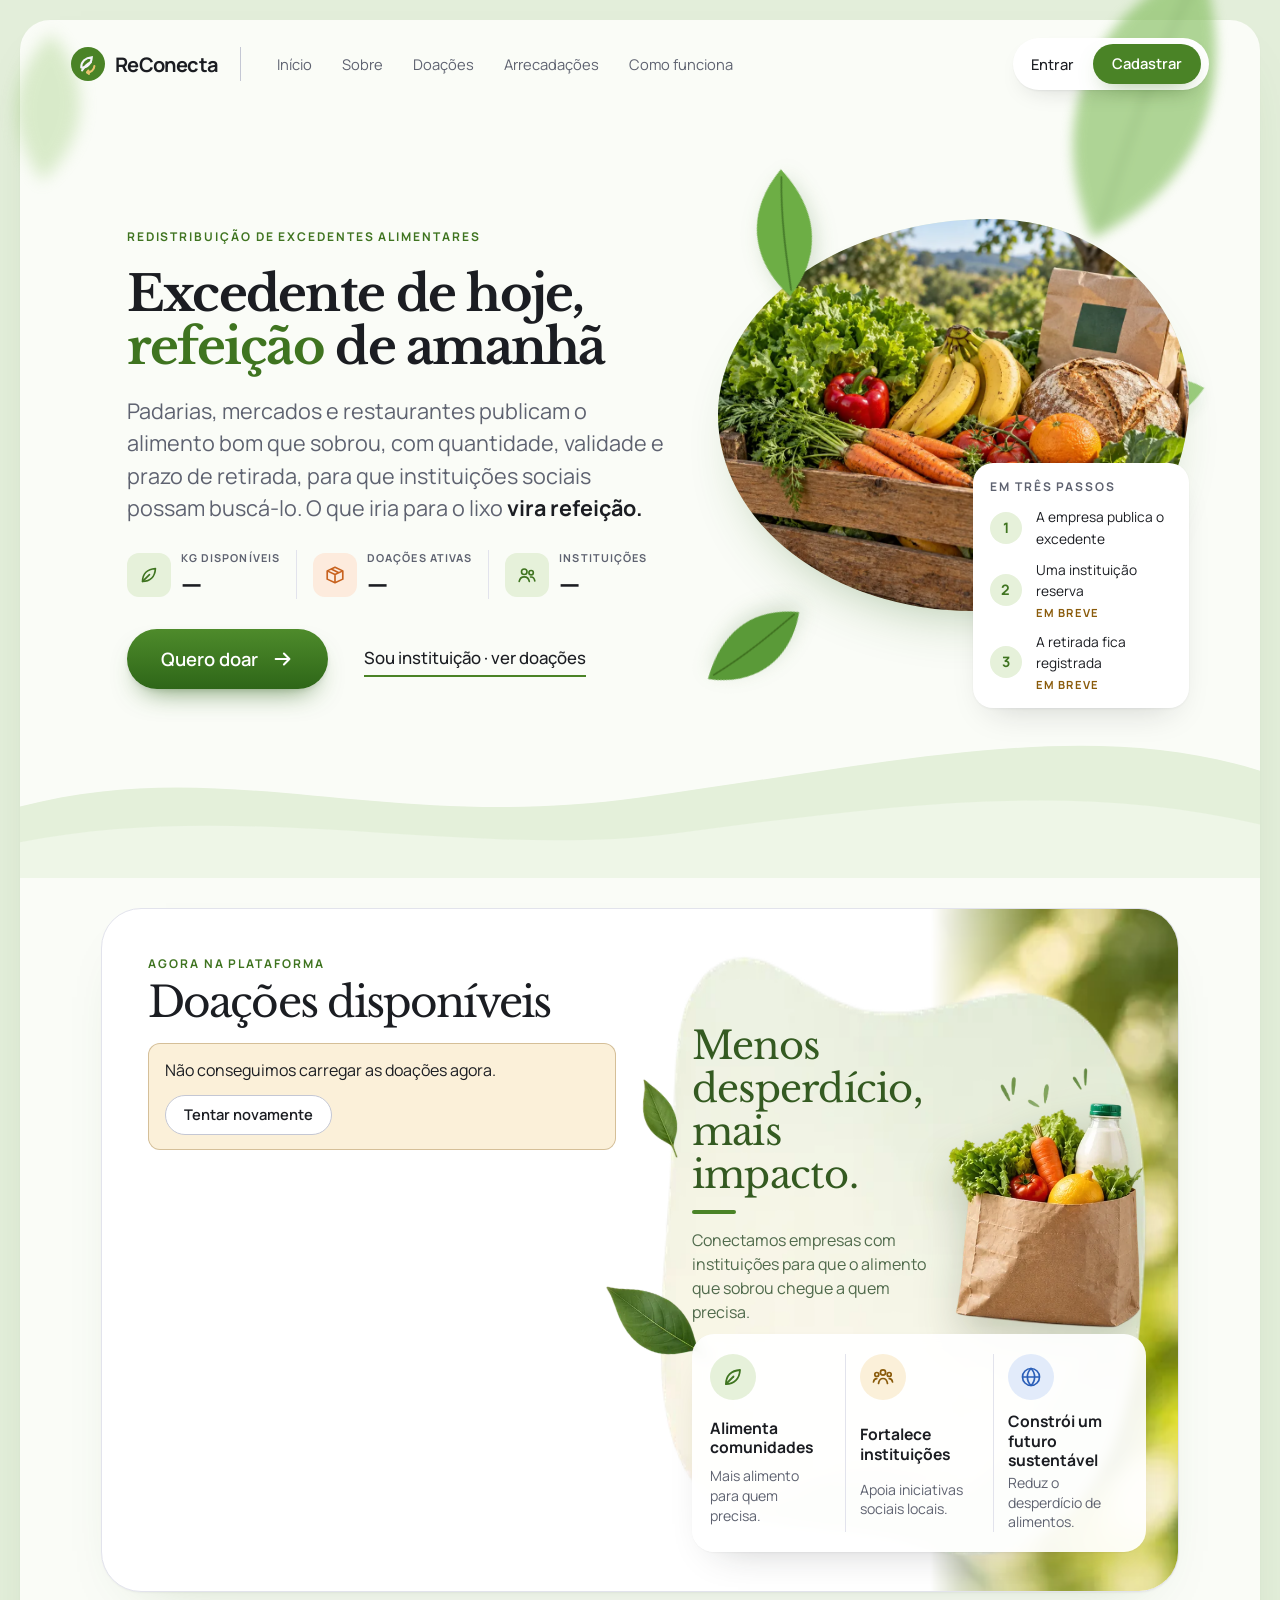
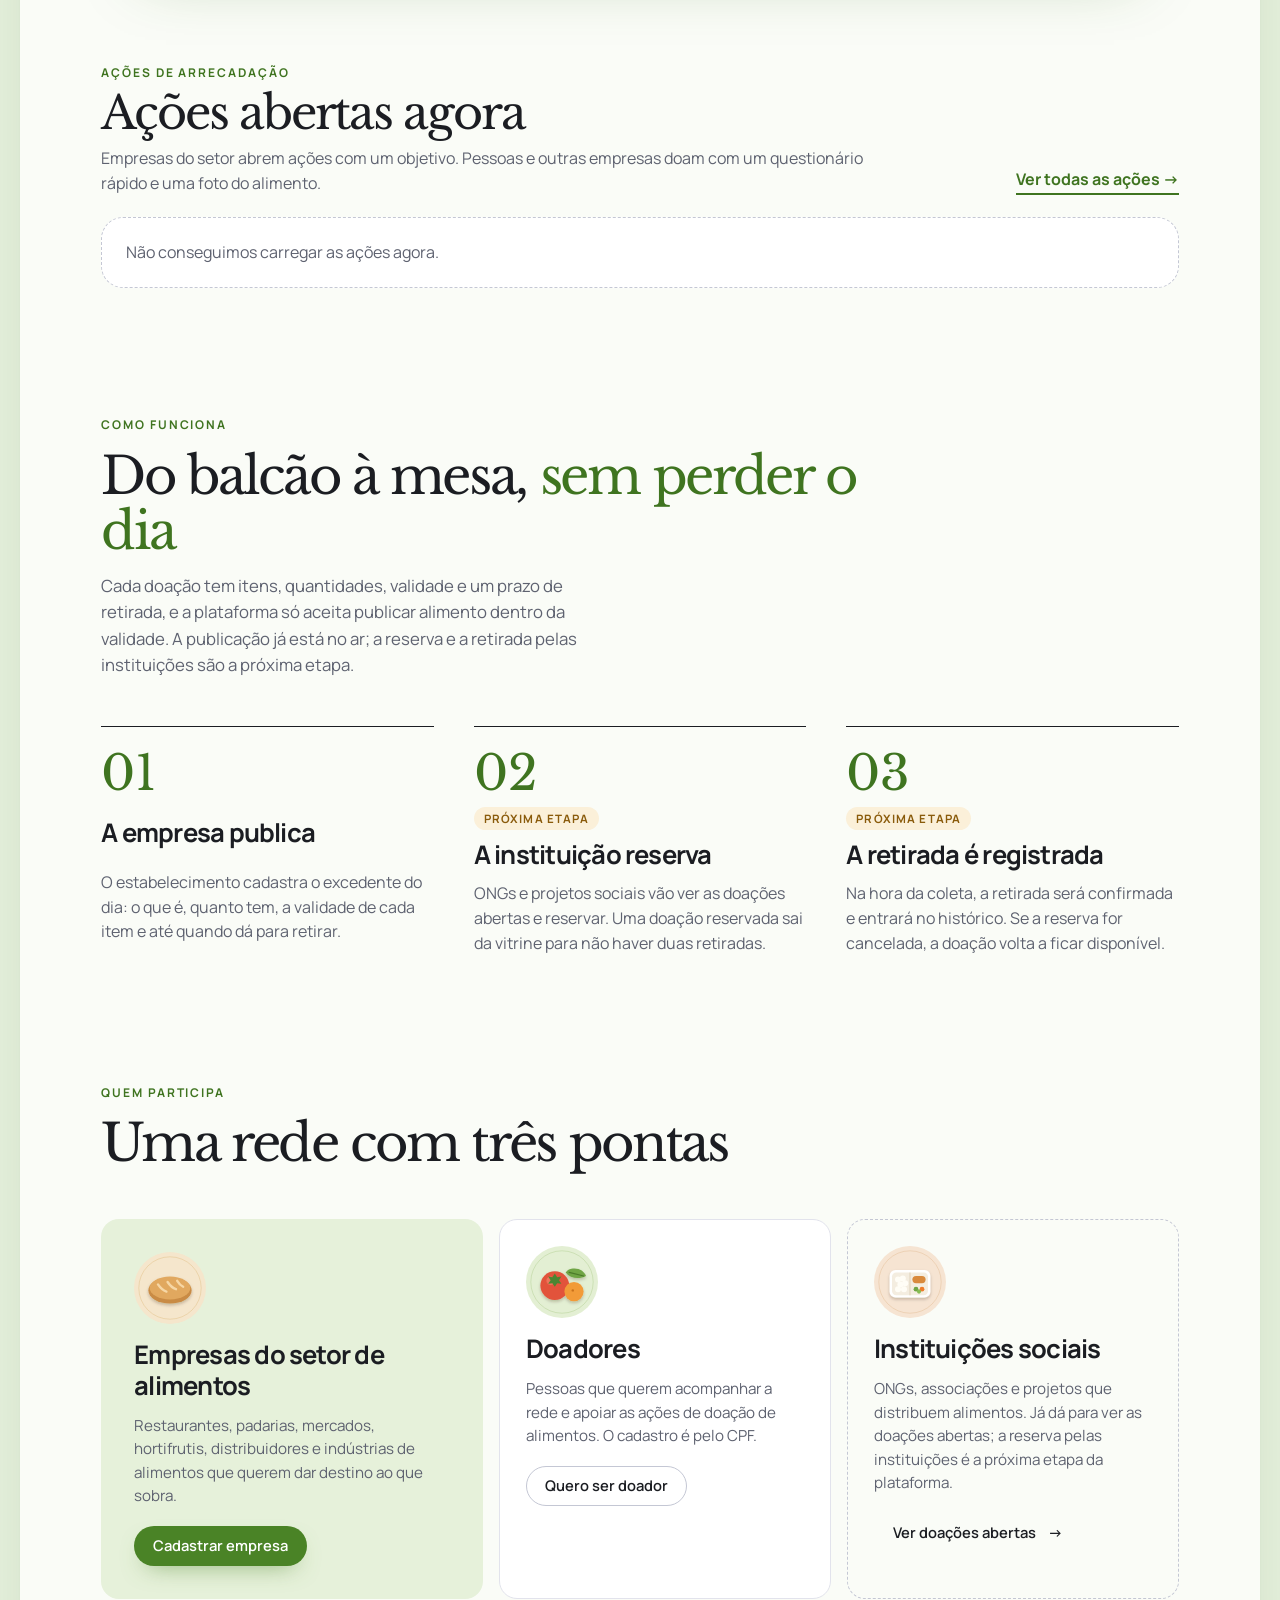
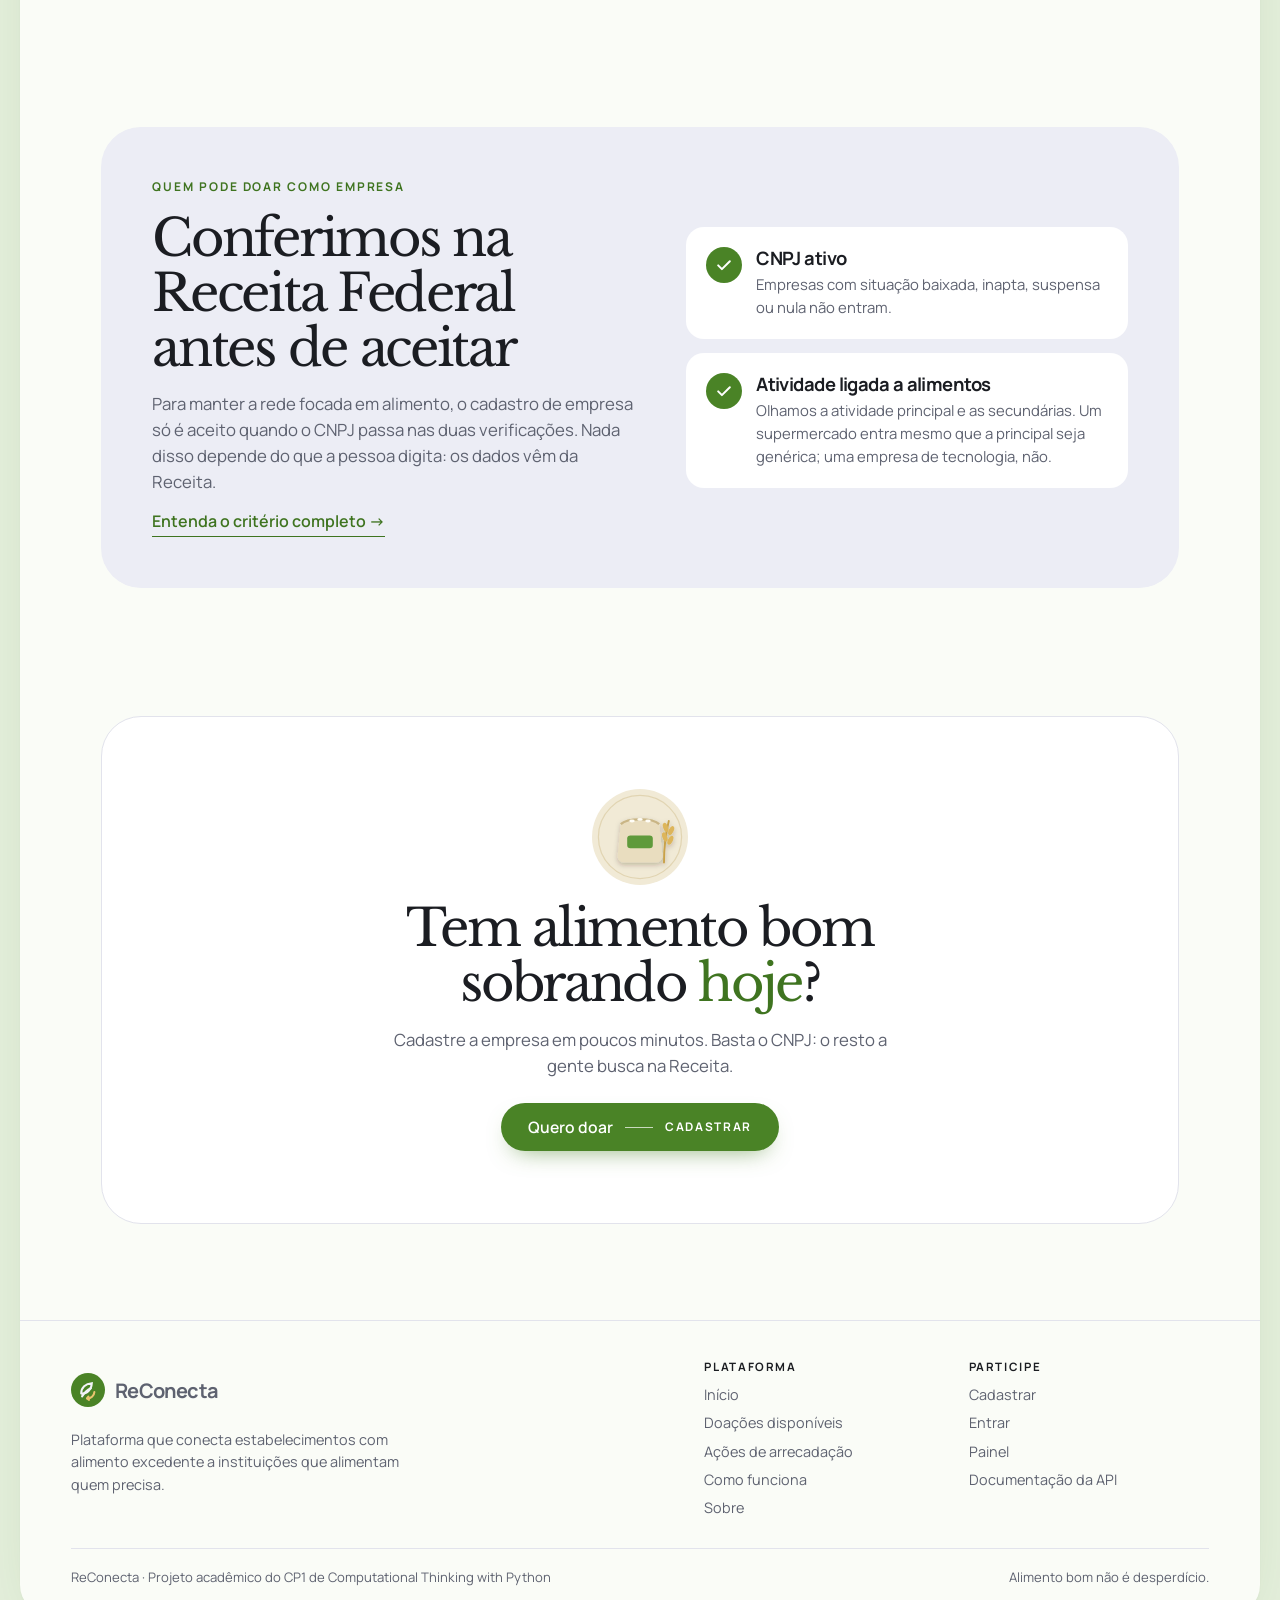
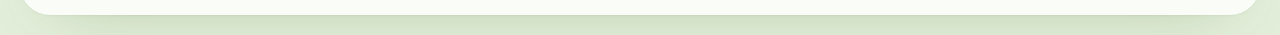
==== static/index.html @ 5484b058 "Ações de arrecadação (front): lista, detalhe com questionário curto, painéis e Home - arrecadacoes.h" ====
<!doctype html>
<html lang="pt-BR">
<head>
  <meta charset="utf-8">
  <meta name="viewport" content="width=device-width, initial-scale=1">
  <title>ReConecta · Alimento bom não é desperdício</title>
  <meta name="description" content="O ReConecta liga estabelecimentos com alimento excedente a instituições que alimentam quem precisa. Veja as doações disponíveis e cadastre sua empresa.">
  <meta name="color-scheme" content="light">
  <link rel="icon" type="image/svg+xml" href="/static/img/marca.svg">
  <link rel="preconnect" href="https://fonts.googleapis.com">
  <link rel="preconnect" href="https://fonts.gstatic.com" crossorigin>
  <link rel="stylesheet" href="/static/css/base.css">
  <link rel="stylesheet" href="/static/css/home.css">
  <link rel="stylesheet" href="/static/css/arrecadacoes.css">
  <link rel="preload" as="image" href="/static/img/hero/caixote.webp" type="image/webp">
  
  <script src="/static/js/layout.js" defer></script>
  <script src="/static/js/arrecadacao-util.js" defer></script>
  <script src="/static/js/home.js" defer></script>
</head>
<body class="home">
  <header data-layout="cabecalho"></header>

  <main id="conteudo">

    <!-- ============ HERO ============ -->
    <div class="hero-palco">
      <!-- decoração: folhas desfocadas nos cantos e ondas na base -->
      <svg class="hero-deco hero-deco--folha-dir" viewBox="0 0 200 260" aria-hidden="true" focusable="false">
        <path d="M30 250C10 150 50 40 190 10c10 120-40 210-160 240z" fill="#7DBB55"/>
        <path d="M40 240C80 170 120 100 180 25" fill="none" stroke="#5E9A3A" stroke-width="4" stroke-linecap="round"/>
      </svg>
      <svg class="hero-deco hero-deco--folha-esq" viewBox="0 0 200 260" aria-hidden="true" focusable="false">
        <path d="M30 250C10 150 50 40 190 10c10 120-40 210-160 240z" fill="#9CCB76"/>
      </svg>
      <svg class="hero-deco hero-deco--ondas" viewBox="0 0 1440 200" preserveAspectRatio="none" aria-hidden="true" focusable="false">
        <path d="M0 120C240 60 420 150 720 110s520-90 720-30v120H0z" fill="var(--hero-onda-1)"/>
        <path d="M0 160c260-50 520 20 760-10s460-60 680-10v60H0z" fill="var(--hero-onda-2)"/>
      </svg>

      <section class="hero container" aria-labelledby="hero-titulo">
        <div class="hero__texto">
          <p class="sobretitulo sobretitulo--acento">Redistribuição de excedentes alimentares</p>
          <h1 id="hero-titulo">Excedente de hoje, <br><em>refeição</em> de amanhã</h1>
          <p class="lead">Padarias, mercados e restaurantes publicam o alimento bom que sobrou, com quantidade, validade e prazo de retirada, para que instituições sociais possam buscá-lo. O que iria para o lixo <strong>vira refeição.</strong></p>

          <ul class="hero__metricas" id="resumo" aria-live="polite" aria-busy="true" aria-label="A plataforma agora">
            <li class="hero-metrica">
              <span class="hero-metrica__icone hero-metrica__icone--verde" aria-hidden="true">
                <svg viewBox="0 0 24 24" focusable="false"><path d="M5 19c0-8 5-13.5 14-14-.5 9-6 14-14 14z" fill="none" stroke="currentColor" stroke-width="1.8" stroke-linejoin="round"/><path d="M5 19l7.5-7.5" fill="none" stroke="currentColor" stroke-width="1.8" stroke-linecap="round"/></svg>
              </span>
              <span class="hero-metrica__texto"><span class="hero-metrica__rotulo">kg disponíveis</span><span class="hero-metrica__valor" data-resumo="kg">—</span></span>
            </li>
            <li class="hero-metrica">
              <span class="hero-metrica__icone hero-metrica__icone--pessego" aria-hidden="true">
                <svg viewBox="0 0 24 24" focusable="false"><path d="M3.5 7.5 12 3.5l8.5 4v9L12 20.5l-8.5-4z" fill="none" stroke="currentColor" stroke-width="1.8" stroke-linejoin="round"/><path d="M3.5 7.5 12 11.5l8.5-4M12 11.5v9M7.8 5.5l8.4 4" fill="none" stroke="currentColor" stroke-width="1.8" stroke-linejoin="round"/></svg>
              </span>
              <span class="hero-metrica__texto"><span class="hero-metrica__rotulo">doações ativas</span><span class="hero-metrica__valor" data-resumo="doacoes">—</span></span>
            </li>
            <li class="hero-metrica">
              <span class="hero-metrica__icone hero-metrica__icone--verde" aria-hidden="true">
                <svg viewBox="0 0 24 24" focusable="false"><circle cx="9" cy="8.5" r="3" fill="none" stroke="currentColor" stroke-width="1.8"/><path d="M3.5 19c.6-3.3 2.8-5 5.5-5s4.9 1.7 5.5 5" fill="none" stroke="currentColor" stroke-width="1.8" stroke-linecap="round"/><circle cx="16.5" cy="9.5" r="2.4" fill="none" stroke="currentColor" stroke-width="1.8"/><path d="M15.8 14.2c2.4-.3 4.2 1.1 4.7 4.3" fill="none" stroke="currentColor" stroke-width="1.8" stroke-linecap="round"/></svg>
              </span>
              <span class="hero-metrica__texto"><span class="hero-metrica__rotulo">instituições</span><span class="hero-metrica__valor" data-resumo="instituicoes">—</span></span>
            </li>
          </ul>

          <div class="hero__acoes">
            <a class="hero__cta" id="hero-cta" href="/cadastro">
              <span data-cta-rotulo>Quero doar</span>
              <svg class="hero__cta-seta" viewBox="0 0 24 24" aria-hidden="true" focusable="false"><path d="M4 12h15M13 6l6 6-6 6" fill="none" stroke="currentColor" stroke-width="2.2" stroke-linecap="round" stroke-linejoin="round"/></svg>
            </a>
            <a class="hero__secundario" href="#doacoes">Sou instituição <span aria-hidden="true">·</span> ver doações</a>
          </div>
        </div>

        <div class="hero__visual">
          <div class="hero__forma">
            <img class="hero__foto" id="hero-foto" src="/static/img/hero/caixote.webp" width="1200" height="900" fetchpriority="high"
                 alt="Caixote de madeira com alface, pimentão, bananas, cenouras, tomates, laranja e pão">
          </div>
          <svg class="hero__folha hero__folha--topo" viewBox="0 0 200 260" aria-hidden="true" focusable="false">
            <path d="M30 250C10 150 50 40 190 10c10 120-40 210-160 240z" fill="#6DAE45"/>
            <path d="M40 240C80 170 120 100 180 25" fill="none" stroke="#467A2A" stroke-width="4" stroke-linecap="round"/>
          </svg>
          <svg class="hero__folha hero__folha--base" viewBox="0 0 200 260" aria-hidden="true" focusable="false">
            <path d="M30 250C10 150 50 40 190 10c10 120-40 210-160 240z" fill="#5A9A38"/>
            <path d="M40 240C80 170 120 100 180 25" fill="none" stroke="#3E6F1F" stroke-width="4" stroke-linecap="round"/>
          </svg>
          <svg class="hero__folha hero__folha--lado" viewBox="0 0 200 260" aria-hidden="true" focusable="false">
            <path d="M30 250C10 150 50 40 190 10c10 120-40 210-160 240z" fill="#8CC56A"/>
          </svg>

          <article class="cartao cartao--flutuante hero__cartao hero__cartao--doacao" id="ultima-doacao" aria-live="polite" aria-busy="true">
            <span class="hero__cartao-icone" aria-hidden="true">
              <svg viewBox="0 0 24 24" focusable="false"><path d="M3.5 7.5 12 3.5l8.5 4v9L12 20.5l-8.5-4z" fill="none" stroke="currentColor" stroke-width="1.8" stroke-linejoin="round"/><path d="M3.5 7.5 12 11.5l8.5-4M12 11.5v9M7.8 5.5l8.4 4" fill="none" stroke="currentColor" stroke-width="1.8" stroke-linejoin="round"/></svg>
            </span>
            <div class="hero__cartao-corpo" id="ultima-doacao-corpo">
              <p class="sobretitulo">Doações abertas</p>
              <div class="esqueleto" aria-hidden="true"><span></span><span></span><span></span></div>
            </div>
          </article>

          <article class="cartao cartao--flutuante hero__cartao hero__cartao--passos" aria-labelledby="passos-titulo">
            <p class="sobretitulo" id="passos-titulo">Em três passos</p>
            <ol class="mini-passos">
              <li><span class="mini-passos__n">1</span> <span>A empresa publica o excedente</span></li>
              <li><span class="mini-passos__n">2</span> <span>Uma instituição reserva <span class="mini-passos__breve">em breve</span></span></li>
              <li><span class="mini-passos__n">3</span> <span>A retirada fica registrada <span class="mini-passos__breve">em breve</span></span></li>
            </ol>
          </article>
        </div>
      </section>
    </div>

    <!-- ============ DOAÇÕES DISPONÍVEIS ============ -->
    <section class="faixa container" id="doacoes" aria-labelledby="doacoes-titulo">
      <div class="faixa__cartao">
        <div class="faixa__principal">
          <div class="faixa__topo">
            <div>
              <p class="sobretitulo sobretitulo--acento">Agora na plataforma</p>
              <h2 id="doacoes-titulo">Doações disponíveis</h2>
            </div>
            <div class="faixa__controles" id="carrossel-controles" hidden>
              <button type="button" class="link-seta" id="carrossel-anterior" aria-controls="lista-doacoes"><span aria-hidden="true">←</span> Anterior</button>
              <button type="button" class="link-seta" id="carrossel-proximo" aria-controls="lista-doacoes">Próximo <span aria-hidden="true">→</span></button>
            </div>
          </div>
          <div id="doacoes-conteudo" aria-live="polite" aria-busy="true">
            <ul class="carrossel" aria-hidden="true">
              <li class="doacao doacao--esqueleto"><span class="doacao__img"></span><div class="esqueleto"><span></span><span></span><span></span></div></li>
              <li class="doacao doacao--esqueleto"><span class="doacao__img"></span><div class="esqueleto"><span></span><span></span><span></span></div></li>
            </ul>
          </div>
        </div>

        <!-- painel de impacto: texto real; imagens só decorativas -->
        <aside class="impacto" aria-labelledby="impacto-titulo">
          <div class="impacto__fundo" aria-hidden="true">
            <img class="impacto__bokeh" src="/static/img/doacoes/bokeh.webp" alt="" width="218" height="420" loading="lazy" decoding="async">
            <img class="impacto__blob" src="/static/img/doacoes/blob-1.webp" alt="" width="400" height="339" loading="lazy" decoding="async">
            <img class="impacto__folha impacto__folha--1" src="/static/img/doacoes/folha-3.webp" alt="" width="59" height="126" loading="lazy" decoding="async">
            <img class="impacto__folha impacto__folha--2" src="/static/img/doacoes/folha-1.webp" alt="" width="156" height="140" loading="lazy" decoding="async">
            <img class="impacto__folha impacto__folha--3" src="/static/img/doacoes/folha-6.webp" alt="" width="84" height="76" loading="lazy" decoding="async">
          </div>

          <div class="impacto__texto">
            <h3 id="impacto-titulo">Menos desperdício, <span>mais impacto.</span></h3>
            <span class="impacto__fio" aria-hidden="true"></span>
            <p>Conectamos empresas com instituições para que o alimento que sobrou chegue a quem precisa.</p>
          </div>

          <div class="impacto__sacola" aria-hidden="true">
            <img class="impacto__brotos" src="/static/img/doacoes/brotos.webp" alt="" width="259" height="124" loading="lazy" decoding="async">
            <img class="impacto__sacola-img" src="/static/img/doacoes/sacola.webp" alt="" width="324" height="372" loading="lazy" decoding="async">
          </div>

          <ul class="impacto__cartao">
            <li class="impacto__item">
              <span class="impacto__icone impacto__icone--verde" aria-hidden="true">
                <svg viewBox="0 0 24 24" focusable="false"><path d="M5 19c0-8 5-13.5 14-14-.5 9-6 14-14 14z" fill="none" stroke="currentColor" stroke-width="1.8" stroke-linejoin="round"/><path d="M5 19l7.5-7.5" fill="none" stroke="currentColor" stroke-width="1.8" stroke-linecap="round"/></svg>
              </span>
              <strong>Alimenta comunidades</strong>
              <span>Mais alimento para quem precisa.</span>
            </li>
            <li class="impacto__item">
              <span class="impacto__icone impacto__icone--ambar" aria-hidden="true">
                <svg viewBox="0 0 24 24" focusable="false"><circle cx="12" cy="7.5" r="2.6" fill="none" stroke="currentColor" stroke-width="1.7"/><circle cx="5.8" cy="9.5" r="2" fill="none" stroke="currentColor" stroke-width="1.7"/><circle cx="18.2" cy="9.5" r="2" fill="none" stroke="currentColor" stroke-width="1.7"/><path d="M7.5 18.5c.5-3.2 2.3-5 4.5-5s4 1.8 4.5 5M2.5 17c.3-2.2 1.5-3.4 3.3-3.4M21.5 17c-.3-2.2-1.5-3.4-3.3-3.4" fill="none" stroke="currentColor" stroke-width="1.7" stroke-linecap="round"/></svg>
              </span>
              <strong>Fortalece instituições</strong>
              <span>Apoia iniciativas sociais locais.</span>
            </li>
            <li class="impacto__item">
              <span class="impacto__icone impacto__icone--azul" aria-hidden="true">
                <svg viewBox="0 0 24 24" focusable="false"><circle cx="12" cy="12" r="8.5" fill="none" stroke="currentColor" stroke-width="1.7"/><path d="M3.5 12h17M12 3.5c2.4 2.3 3.6 5.1 3.6 8.5s-1.2 6.2-3.6 8.5c-2.4-2.3-3.6-5.1-3.6-8.5s1.2-6.2 3.6-8.5z" fill="none" stroke="currentColor" stroke-width="1.7" stroke-linejoin="round"/></svg>
              </span>
              <strong>Constrói um futuro sustentável</strong>
              <span>Reduz o desperdício de alimentos.</span>
            </li>
          </ul>
        </aside>
      </div>
    </section>

    <!-- ============ AÇÕES DE ARRECADAÇÃO ============ -->
    <section class="home-acoes container" id="arrecadacoes" aria-labelledby="home-acoes-titulo">
      <div class="home-acoes__topo">
        <div>
          <p class="sobretitulo sobretitulo--acento">Ações de arrecadação</p>
          <h2 id="home-acoes-titulo">Ações abertas agora</h2>
          <p class="home-acoes__texto">Empresas do setor abrem ações com um objetivo. Pessoas e outras empresas doam com um questionário rápido e uma foto do alimento.</p>
        </div>
        <a class="home-acoes__todas" href="/arrecadacoes">Ver todas as ações <span aria-hidden="true">→</span></a>
      </div>
      <div id="home-acoes-conteudo" aria-live="polite" aria-busy="true"></div>
    </section>

    <!-- ============ COMO FUNCIONA ============ -->
    <section class="secao container" id="como-funciona" aria-labelledby="como-titulo">
      <div class="secao__cabeca">
        <p class="sobretitulo sobretitulo--acento">Como funciona</p>
        <h2 id="como-titulo">Do balcão à mesa, <em>sem perder o dia</em></h2>
        <p class="lead">Cada doação tem itens, quantidades, validade e um prazo de retirada, e a plataforma só aceita publicar alimento dentro da validade. A publicação já está no ar; a reserva e a retirada pelas instituições são a próxima etapa.</p>
      </div>
      <ol class="passos">
        <li class="passo">
          <span class="passo__n" aria-hidden="true">01</span>
          <h3>A empresa publica</h3>
          <p>O estabelecimento cadastra o excedente do dia: o que é, quanto tem, a validade de cada item e até quando dá para retirar.</p>
        </li>
        <li class="passo">
          <span class="passo__n" aria-hidden="true">02</span>
          <span class="selo selo--acento">Próxima etapa</span>
          <h3>A instituição reserva</h3>
          <p>ONGs e projetos sociais vão ver as doações abertas e reservar. Uma doação reservada sai da vitrine para não haver duas retiradas.</p>
        </li>
        <li class="passo">
          <span class="passo__n" aria-hidden="true">03</span>
          <span class="selo selo--acento">Próxima etapa</span>
          <h3>A retirada é registrada</h3>
          <p>Na hora da coleta, a retirada será confirmada e entrará no histórico. Se a reserva for cancelada, a doação volta a ficar disponível.</p>
        </li>
      </ol>
    </section>

    <!-- ============ PARA QUEM ============ -->
    <section class="secao container" aria-labelledby="quem-titulo">
      <div class="secao__cabeca">
        <p class="sobretitulo sobretitulo--acento">Quem participa</p>
        <h2 id="quem-titulo">Uma rede com três pontas</h2>
      </div>
      <div class="publicos">
        <article class="publico publico--empresa">
          <img src="/static/img/categorias/padaria.svg" width="88" height="88" alt="">
          <h3>Empresas do setor de alimentos</h3>
          <p>Restaurantes, padarias, mercados, hortifrutis, distribuidores e indústrias de alimentos que querem dar destino ao que sobra.</p>
          <a class="btn btn--primario btn--pequeno" href="/cadastro">Cadastrar empresa</a>
        </article>
        <article class="publico publico--doador">
          <img src="/static/img/categorias/hortifruti.svg" width="88" height="88" alt="">
          <h3>Doadores</h3>
          <p>Pessoas que querem acompanhar a rede e apoiar as ações de doação de alimentos. O cadastro é pelo CPF.</p>
          <a class="btn btn--secundario btn--pequeno" href="/cadastro">Quero ser doador</a>
        </article>
        <article class="publico publico--instituicao">
          <img src="/static/img/categorias/refeicoes.svg" width="88" height="88" alt="">
          <h3>Instituições sociais</h3>
          <p>ONGs, associações e projetos que distribuem alimentos. Já dá para ver as doações abertas; a reserva pelas instituições é a próxima etapa da plataforma.</p>
          <a class="btn btn--fantasma btn--pequeno" href="#doacoes">Ver doações abertas <span aria-hidden="true">→</span></a>
        </article>
      </div>
    </section>

    <!-- ============ CRITÉRIO ============ -->
    <section class="secao container" aria-labelledby="criterio-titulo">
      <div class="criterio">
        <div class="criterio__texto">
          <p class="sobretitulo sobretitulo--acento">Quem pode doar como empresa</p>
          <h2 id="criterio-titulo">Conferimos na Receita Federal antes de aceitar</h2>
          <p class="lead">Para manter a rede focada em alimento, o cadastro de empresa só é aceito quando o CNPJ passa nas duas verificações. Nada disso depende do que a pessoa digita: os dados vêm da Receita.</p>
          <a class="link-sobre" href="/sobre#criterio">Entenda o critério completo <span aria-hidden="true">→</span></a>
        </div>
        <ul class="checagens">
          <li class="checagem">
            <span class="checagem__icone" aria-hidden="true"><svg viewBox="0 0 24 24" focusable="false"><path d="M5 12.5l4.5 4.5L19 7.5" fill="none" stroke="currentColor" stroke-width="2.4" stroke-linecap="round" stroke-linejoin="round"/></svg></span>
            <div><h3>CNPJ ativo</h3><p>Empresas com situação baixada, inapta, suspensa ou nula não entram.</p></div>
          </li>
          <li class="checagem">
            <span class="checagem__icone" aria-hidden="true"><svg viewBox="0 0 24 24" focusable="false"><path d="M5 12.5l4.5 4.5L19 7.5" fill="none" stroke="currentColor" stroke-width="2.4" stroke-linecap="round" stroke-linejoin="round"/></svg></span>
            <div><h3>Atividade ligada a alimentos</h3><p>Olhamos a atividade principal e as secundárias. Um supermercado entra mesmo que a principal seja genérica; uma empresa de tecnologia, não.</p></div>
          </li>
        </ul>
      </div>
    </section>

    <!-- ============ CTA FINAL ============ -->
    <section class="cta-final container" aria-labelledby="cta-titulo">
      <div class="cta-final__cartao">
        <img class="cta-final__img" src="/static/img/categorias/graos.svg" width="120" height="120" alt="">
        <h2 id="cta-titulo">Tem alimento bom sobrando <em>hoje</em>?</h2>
        <p class="lead">Cadastre a empresa em poucos minutos. Basta o CNPJ: o resto a gente busca na Receita.</p>
        <a class="btn btn--primario" href="/cadastro">Quero doar <span class="btn__traco" aria-hidden="true"></span><span class="btn__acao">Cadastrar</span></a>
      </div>
    </section>
  </main>

  <footer data-layout="rodape"></footer>
</body>
</html>
---- static/css/base.css ----
/* ReConecta — sistema visual compartilhado (Frente E).
   Toda página: <link rel="stylesheet" href="/static/css/base.css"> + CSS próprio
   e <script src="/static/js/layout.js" defer></script>, com
   <header data-layout="cabecalho"></header> … <footer data-layout="rodape"></footer>.

   O corpo da página é um cartão claro arredondado sobre uma moldura verde bem pálida. */

@import url("https://fonts.googleapis.com/css2?family=Libre+Baskerville:wght@400;700&family=Manrope:wght@400;500;600;700&display=swap");

/* ---------- tokens ---------- */

:root {
  color-scheme: light;

  /* moldura verde bem pálida; página (cartão) off-white; "folha" e cartões claros */
  --moldura: #E3EEDA;
  --pagina: #FAFCF7;
  --folha: #F3F3F9;
  --superficie: #FFFFFF;
  --superficie-2: #ECEDF5;

  /* texto e linhas: quase preto e cinzas frios */
  --tinta: #1B1D22;
  --tinta-suave: #5E6270;
  --linha: #E2E3EC;
  --linha-forte: #C4C7D4;

  /* marca */
  --verde: #4A8326;          /* CTA pílula verde-folha; branco sobre ele 4,6:1 */
  --verde-forte: #3F7220;
  --verde-tinta: #FFFFFF;
  --verde-suave: #E6F1DA;
  --verde-texto: #3F7420;

  --acento: #E2A93B;         /* âmbar discreto (como as estrelas da referência) */
  --acento-texto: #8A5B0B;
  --acento-suave: #FBF0D9;
  --trigo: #E9C46F;

  /* estados */
  --ok: #3F7420;
  --ok-suave: #E6F1DA;
  --erro: #A8261D;
  --erro-suave: #FCEBE9;
  --erro-linha: #EDBDB7;
  --alerta: #7A4E00;
  --alerta-suave: #FBF0D9;

  --foco: #4A8326;
  --sombra-1: 0 1px 2px rgba(27, 29, 34, .05);
  --sombra-2: 0 1px 3px rgba(27, 29, 34, .05), 0 16px 36px -18px rgba(27, 29, 34, .22);

  --raio: 18px;
  --raio-p: 12px;
  --raio-folha: 30px;
  --pilula: 999px;

  --fonte-titulo: "Libre Baskerville", Georgia, serif;
  --fonte-texto: "Manrope", "Segoe UI", "Helvetica Neue", sans-serif;
  --fonte-mono: ui-monospace, "Cascadia Mono", "SFMono-Regular", Consolas, monospace;

  --largura: 1180px;
  --respiro: clamp(16px, 4vw, 56px);
  --moldura-espaco: 8px;
}


/* ---------- base ---------- */

*, *::before, *::after { box-sizing: border-box; }
[hidden] { display: none !important; }

html { -webkit-text-size-adjust: 100%; background: var(--moldura); overflow-x: clip; }
@media (min-width: 720px) { :root { --moldura-espaco: 20px; } }

body {
  margin: var(--moldura-espaco);
  min-height: calc(100vh - 2 * var(--moldura-espaco));
  display: flex; flex-direction: column;
  background: var(--pagina);
  border-radius: var(--raio-folha);
  box-shadow: 0 1px 2px rgba(27, 29, 34, .04), 0 24px 60px -40px rgba(46, 102, 24, .35);
  color: var(--tinta);
  font-family: var(--fonte-texto);
  font-size: 1rem;
  line-height: 1.55;
  -webkit-font-smoothing: antialiased;
  position: relative;
}
body > main { flex: 1; }

h1, h2, h3, h4 {
  margin: 0;
  font-family: var(--fonte-titulo);
  font-weight: 400;
  letter-spacing: -0.045em;
  line-height: 1.08;
}
h1 { font-size: clamp(2.6rem, 8vw, 5.4rem); }
h2 { font-size: clamp(2rem, 5vw, 3.2rem); }
h3, h4 { font-family: var(--fonte-texto); font-weight: 700; letter-spacing: -0.03em; line-height: 1.2; }
h3 { font-size: clamp(1.25rem, 2.4vw, 1.6rem); }
p { margin: 0; }
img, svg { max-width: 100%; }
img { height: auto; display: block; }
a { color: var(--verde-texto); text-underline-offset: 3px; }
button, input, select, textarea { font: inherit; color: inherit; }

:focus-visible { outline: 3px solid var(--foco); outline-offset: 3px; border-radius: 8px; }

::selection { background: var(--verde-suave); color: var(--tinta); }

/* ---------- utilitários ---------- */

.sr-only {
  position: absolute; width: 1px; height: 1px; padding: 0; margin: -1px;
  overflow: hidden; clip: rect(0 0 0 0); white-space: nowrap; border: 0;
}

.pular {
  position: absolute; left: 16px; top: -80px; z-index: 50;
  background: var(--verde); color: var(--verde-tinta);
  padding: 10px 18px; border-radius: var(--pilula); text-decoration: none; font-weight: 600;
}
.pular:focus { top: 16px; }

.container { width: 100%; max-width: var(--largura); margin-inline: auto; padding-inline: var(--respiro); }

.sobretitulo {
  font-size: .75rem; font-weight: 700; letter-spacing: .16em; text-transform: uppercase;
  color: var(--tinta-suave);
}
.sobretitulo--acento { color: var(--verde-texto); }

.lead { font-size: 1.05rem; color: var(--tinta-suave); max-width: 52ch; }

.destaque-serifa { font-family: var(--fonte-titulo); font-style: normal; font-weight: 400; color: var(--verde-texto); }

/* ---------- botões ---------- */

.btn {
  --btn-bg: transparent; --btn-cor: var(--verde-texto); --btn-borda: transparent;
  display: inline-flex; align-items: center; justify-content: center; gap: 12px;
  min-height: 48px; padding: 0 26px;
  border-radius: var(--pilula);
  border: 1.5px solid var(--btn-borda);
  background: var(--btn-bg); color: var(--btn-cor);
  font-weight: 600; font-size: .98rem; line-height: 1.2; text-decoration: none;
  cursor: pointer; white-space: nowrap;
  transition: background-color .18s ease, border-color .18s ease, color .18s ease, transform .12s ease, box-shadow .18s ease;
}
.btn:active:not(:disabled) { transform: translateY(1px); }
.btn:disabled, .btn[aria-disabled="true"] { cursor: not-allowed; opacity: .55; }

.btn--primario { --btn-bg: var(--verde); --btn-cor: var(--verde-tinta); box-shadow: 0 10px 24px -12px color-mix(in srgb, var(--verde) 70%, transparent); }
.btn--primario:hover:not(:disabled) { --btn-bg: var(--verde-forte); }
.btn--primario:disabled { --btn-bg: var(--superficie-2); --btn-cor: var(--tinta-suave); box-shadow: none; opacity: 1; }

.btn--secundario { --btn-bg: var(--superficie); --btn-borda: var(--linha-forte); --btn-cor: var(--tinta); }
.btn--secundario:hover:not(:disabled) { --btn-borda: var(--verde); --btn-cor: var(--verde-texto); }

.btn--fantasma { --btn-cor: var(--tinta); padding-inline: 14px; }
.btn--fantasma:hover { --btn-bg: var(--superficie-2); }

.btn--pequeno { min-height: 40px; padding: 0 18px; font-size: .92rem; }
.btn--largo { width: 100%; }

/* "Quero doar —— CADASTRAR": rótulo + traço + ação em caixa alta */
.btn__traco { width: 28px; height: 1.5px; background: currentColor; opacity: .7; flex: none; }
.btn__acao { font-size: .74rem; letter-spacing: .14em; text-transform: uppercase; font-weight: 700; }

.btn.is-carregando::before {
  content: ""; width: 16px; height: 16px; flex: none;
  border: 2px solid currentColor; border-right-color: transparent; border-radius: 50%;
  animation: rc-girar .7s linear infinite;
}

/* link com seta (← ANTERIOR / PRÓXIMO →) */
.link-seta {
  display: inline-flex; align-items: center; gap: 8px;
  font-size: .76rem; font-weight: 700; letter-spacing: .14em; text-transform: uppercase;
  color: var(--tinta-suave); text-decoration: none; background: none; border: 0; padding: 8px 4px; cursor: pointer;
}
.link-seta:hover:not(:disabled) { color: var(--verde-texto); }
.link-seta:disabled { opacity: .4; cursor: default; }

/* ---------- campos ---------- */

.campo { display: grid; gap: 6px; min-width: 0; }
.campo__rotulo { font-weight: 600; font-size: .92rem; }
.campo__entrada {
  width: 100%; min-height: 50px; padding: 12px 16px;
  background: var(--superficie);
  border: 1.5px solid var(--linha-forte);
  border-radius: var(--raio-p);
  transition: border-color .15s ease, box-shadow .15s ease;
}
.campo__entrada::placeholder { color: var(--tinta-suave); opacity: .7; }
.campo__entrada:hover { border-color: var(--tinta-suave); }
.campo__entrada:focus { outline: none; border-color: var(--verde); box-shadow: 0 0 0 3px color-mix(in srgb, var(--verde) 28%, transparent); }
.campo__entrada[aria-invalid="true"] { border-color: var(--erro); }
.campo__entrada[aria-invalid="true"]:focus { box-shadow: 0 0 0 3px color-mix(in srgb, var(--erro) 25%, transparent); }
.campo__entrada:disabled { background: var(--superficie-2); color: var(--tinta-suave); border-color: var(--linha); cursor: not-allowed; }
.campo__entrada--mono { font-family: var(--fonte-mono); letter-spacing: .02em; }
select.campo__entrada { appearance: none; padding-right: 40px;
  background-image: linear-gradient(45deg, transparent 50%, var(--tinta-suave) 50%), linear-gradient(135deg, var(--tinta-suave) 50%, transparent 50%);
  background-position: calc(100% - 20px) 50%, calc(100% - 15px) 50%; background-size: 5px 5px; background-repeat: no-repeat; }
.campo__ajuda { font-size: .84rem; color: var(--tinta-suave); }
.campo__erro { font-size: .86rem; color: var(--erro); font-weight: 500; }
.campo__erro:empty { display: none; }

/* ---------- cartões, selos, avisos ---------- */

.cartao {
  background: var(--superficie);
  border: 1px solid var(--linha);
  border-radius: var(--raio);
  box-shadow: var(--sombra-1);
  padding: clamp(18px, 3vw, 28px);
}
.cartao--flutuante { box-shadow: var(--sombra-2); border-color: transparent; }

.selo {
  display: inline-flex; align-items: center; gap: 6px;
  padding: 3px 10px; border-radius: var(--pilula);
  font-size: .72rem; font-weight: 700; letter-spacing: .1em; text-transform: uppercase;
  background: var(--verde-suave); color: var(--verde-texto);
}
.selo--acento { background: var(--acento-suave); color: var(--acento-texto); }
.selo--erro { background: var(--erro-suave); color: var(--erro); }

.aviso {
  padding: 14px 16px; border-radius: var(--raio-p);
  background: var(--alerta-suave); color: var(--tinta);
  border: 1px solid color-mix(in srgb, var(--alerta) 30%, transparent);
}
.aviso--erro { background: var(--erro-suave); border-color: var(--erro-linha); }
.aviso--ok { background: var(--ok-suave); border-color: color-mix(in srgb, var(--ok) 30%, transparent); }

/* números com rótulo pequeno, separados por fios (hero e painéis) */
.metricas { display: grid; grid-auto-flow: column; grid-auto-columns: minmax(0, max-content); margin: 0; padding: 0; list-style: none; }
.metrica { display: grid; align-content: start; gap: 2px; padding-inline: clamp(12px, 2.6vw, 24px); border-left: 1px solid var(--linha-forte); }
.metrica:first-child { padding-left: 0; border-left: 0; }
.metrica__rotulo { order: -1; font-size: .7rem; font-weight: 700; letter-spacing: .14em; text-transform: uppercase; color: var(--tinta-suave); }
.metrica__valor { font-family: var(--fonte-texto); font-size: 1.45rem; font-weight: 700; line-height: 1.15; font-variant-numeric: lining-nums tabular-nums; }

/* ---------- cabeçalho (injetado por layout.js) ---------- */

.cabecalho {
  position: relative; z-index: 20;
  display: flex; align-items: center; gap: 20px;
  padding: 18px var(--respiro);
  min-height: 88px;
}

.cabecalho__marca {
  display: inline-flex; align-items: center; gap: 10px;
  color: var(--tinta); text-decoration: none;
  padding-right: 22px; margin-right: 4px;
  border-right: 1px solid var(--linha-forte);
}
.cabecalho__marca svg { width: 34px; height: 34px; flex: none; }
.cabecalho__nome { font-family: var(--fonte-texto); font-size: 1.25rem; font-weight: 700; letter-spacing: -0.04em; }

.cabecalho__nav { display: none; }
.cabecalho__nav ul { list-style: none; margin: 0; padding: 0; display: flex; gap: 6px; }
.cabecalho__nav a {
  display: inline-block; padding: 8px 12px; border-radius: var(--pilula);
  font-size: .92rem; color: var(--tinta-suave); text-decoration: none;
  transition: color .15s ease, background-color .15s ease;
}
.cabecalho__nav a:hover { color: var(--tinta); background: var(--superficie-2); }
.cabecalho__nav a[aria-current="page"] { color: var(--tinta); font-weight: 600; }
.cabecalho__nav a[aria-current="page"]::after {
  content: ""; display: block; height: 2px; margin-top: 2px; border-radius: 2px; background: var(--verde);
}

/* à direita: pílula branca com sombra suave e divisores finos */
.cabecalho__aba {
  margin-left: auto;
  display: flex; align-items: center; gap: 0;
  padding: 6px 8px;
  background: var(--superficie);
  border-radius: var(--pilula);
  box-shadow: 0 1px 2px rgba(27, 29, 34, .05), 0 10px 26px -14px rgba(27, 29, 34, .22);
  transition: opacity .2s ease;
}
.cabecalho__aba > * + * { position: relative; margin-left: 9px; }
.cabecalho__aba > * + *::before {
  content: ""; position: absolute; left: -5px; top: 50%; width: 1px; height: 18px; transform: translateY(-50%);
  background: var(--linha-forte);
}
.cabecalho__aba > .btn::before { display: none; }
.cabecalho__aba[aria-busy="true"] > * { visibility: hidden; }

.cabecalho__aba a:not(.btn) { color: var(--tinta); text-decoration: none; font-size: .92rem; font-weight: 500; padding: 8px 10px; border-radius: var(--pilula); }
.cabecalho__aba a:not(.btn):hover { background: var(--superficie-2); }
.cabecalho__aba a[aria-current="page"]:not(.btn) { font-weight: 700; }
.cabecalho__ola { font-size: .92rem; color: var(--tinta-suave); padding: 8px 12px; white-space: nowrap; overflow: hidden; text-overflow: ellipsis; max-width: 24ch; }
.cabecalho__ola strong { color: var(--tinta); font-weight: 600; }
.cabecalho__sair { background: none; border: 0; cursor: pointer; font-size: .92rem; color: var(--tinta-suave); padding: 8px 10px; border-radius: var(--pilula); }
.cabecalho__sair:hover { color: var(--tinta); background: var(--superficie-2); }

.cabecalho__menu {
  display: inline-grid; place-items: center;
  width: 44px; height: 44px; border-radius: 50%;
  background: transparent; border: 1.5px solid var(--linha-forte); cursor: pointer;
}
.cabecalho__menu-icone, .cabecalho__menu-icone::before, .cabecalho__menu-icone::after {
  content: ""; display: block; width: 18px; height: 1.6px; background: currentColor; border-radius: 2px; position: relative;
  transition: transform .2s ease, opacity .2s ease;
}
.cabecalho__menu-icone::before { position: absolute; top: -6px; }
.cabecalho__menu-icone::after { position: absolute; top: 6px; }
.cabecalho__menu[aria-expanded="true"] .cabecalho__menu-icone { background: transparent; }
.cabecalho__menu[aria-expanded="true"] .cabecalho__menu-icone::before { transform: translateY(6px) rotate(45deg); }
.cabecalho__menu[aria-expanded="true"] .cabecalho__menu-icone::after { transform: translateY(-6px) rotate(-45deg); }

/* celular: marca + menu à esquerda; aba compacta; nav em gaveta */
@media (max-width: 899.98px) {
  .cabecalho { gap: 10px; padding: 14px 12px 14px 16px; min-height: 72px; }
  .cabecalho__marca { border-right: 0; padding-right: 0; }
  .cabecalho__nome { font-size: 1.1rem; }
  .cabecalho__aba { padding: 4px 6px; }
  .cabecalho__aba .btn { min-height: 38px; padding: 0 14px; font-size: .88rem; }
  .cabecalho__aba a:not(.btn), .cabecalho__sair { padding: 8px 6px; font-size: .88rem; }
  .cabecalho__ola { display: none; }
  .cabecalho__nav.is-aberta {
    display: block; position: absolute; left: 12px; right: 12px; top: calc(100% + 4px);
    background: var(--superficie); border: 1px solid var(--linha); border-radius: var(--raio);
    box-shadow: var(--sombra-2); padding: 8px;
  }
  .cabecalho__nav.is-aberta ul { flex-direction: column; gap: 0; }
  .cabecalho__nav.is-aberta a { display: block; padding: 12px 14px; font-size: 1rem; border-radius: var(--raio-p); }
  .cabecalho__nav.is-aberta a[aria-current="page"]::after { display: none; }
  .cabecalho__nav.is-aberta a[aria-current="page"] { background: var(--verde-suave); color: var(--verde-texto); }
}
@media (max-width: 379.98px) {
  .cabecalho .cabecalho__nome { display: none; }
}
@media (min-width: 900px) {
  .cabecalho__menu { display: none; }
  .cabecalho__nav { display: block; }
}

/* ---------- rodapé (injetado por layout.js) ---------- */

.rodape {
  margin-top: clamp(48px, 8vw, 96px);
  padding: 40px var(--respiro) 28px;
  border-top: 1px solid var(--linha);
  display: grid; gap: 28px;
  grid-template-columns: minmax(0, 1fr);
  font-size: .9rem; color: var(--tinta-suave);
}
.rodape__marca { display: grid; gap: 10px; max-width: 40ch; }
.rodape__marca .cabecalho__marca { border-right: 0; padding-right: 0; }
.rodape__colunas { display: grid; gap: 24px; grid-template-columns: repeat(2, minmax(0, 1fr)); }
.rodape h2 { font-family: var(--fonte-texto); font-size: .72rem; font-weight: 700; letter-spacing: .14em; text-transform: uppercase; color: var(--tinta); margin-bottom: 10px; }
.rodape ul { list-style: none; margin: 0; padding: 0; display: grid; gap: 6px; }
.rodape a { color: var(--tinta-suave); text-decoration: none; }
.rodape a:hover { color: var(--verde-texto); text-decoration: underline; }
.rodape__base { grid-column: 1 / -1; padding-top: 18px; border-top: 1px solid var(--linha); display: flex; flex-wrap: wrap; gap: 6px 18px; justify-content: space-between; font-size: .82rem; }

@media (min-width: 760px) {
  .rodape { grid-template-columns: minmax(0, 1.2fr) minmax(0, 1fr); }
}

/* ---------- animações ---------- */

@keyframes rc-girar { to { transform: rotate(360deg); } }
@keyframes rc-surgir { from { opacity: 0; transform: translateY(8px); } to { opacity: 1; transform: none; } }

@media (prefers-reduced-motion: reduce) {
  *, *::before, *::after { animation-duration: .01ms !important; animation-iteration-count: 1 !important; transition-duration: .01ms !important; scroll-behavior: auto !important; }
}
---- static/css/home.css ----
/* ReConecta — Home. Depende de base.css. */

/* ---------- hero ---------- */

:root {
  --hero-onda-1: #E4F0DA;
  --hero-onda-2: #EEF6E7;
  --hero-cta-1: #4E8B2B;
  --hero-cta-2: #2E6618;
  --hero-pessego: #FDEBDD;
  --hero-laranja: #C8621E;
}
/* palco de largura total: decoração atrás do hero */
.hero-palco { position: relative; isolation: isolate; }
.hero-deco { position: absolute; z-index: -1; pointer-events: none; }
.hero-deco--ondas { left: 0; right: 0; bottom: -10px; width: 100%; height: clamp(90px, 14vw, 200px); }
.hero-deco--folha-dir { display: none; }
.hero-deco--folha-esq { display: none; }

.hero {
  position: relative;
  display: grid; gap: 36px;
  grid-template-columns: minmax(0, 1fr);
  padding-top: clamp(8px, 2.4vw, 36px);
  padding-bottom: clamp(48px, 7vw, 96px);
}

.hero__texto { display: grid; gap: 22px; align-content: center; }
.hero h1 {
  text-wrap: balance;
  font-size: clamp(2.3rem, 9vw, 3rem); font-weight: 700; letter-spacing: -0.03em; line-height: 1.06;
}
.hero h1 em { font-style: normal; color: var(--verde-texto); font-weight: 700; }
.secao h2 em, .cta-final h2 em { font-style: normal; color: var(--verde-texto); font-weight: 400; }
.hero .lead { font-size: clamp(1.05rem, 1.2vw + .6rem, 1.35rem); line-height: 1.5; max-width: 32em; }
.hero .lead strong { color: var(--tinta); font-weight: 700; }

/* métricas com ícone em quadrado arredondado */
.hero__metricas {
  list-style: none; margin: 4px 0 0; padding: 0;
  display: grid; grid-template-columns: minmax(0, 1fr); gap: 14px;
}
.hero-metrica { display: flex; align-items: center; gap: 14px; }
.hero-metrica__icone {
  flex: none; width: 52px; height: 52px; border-radius: 14px;
  display: grid; place-items: center;
}
.hero-metrica__icone svg { width: 26px; height: 26px; }
.hero-metrica__icone--verde { background: var(--verde-suave); color: var(--verde-texto); }
.hero-metrica__icone--pessego { background: var(--hero-pessego); color: var(--hero-laranja); }
.hero-metrica__texto { display: grid; gap: 2px; }
.hero-metrica__rotulo { font-size: .72rem; font-weight: 700; letter-spacing: .1em; text-transform: uppercase; color: var(--tinta-suave); }
.hero-metrica__valor { font-family: var(--fonte-texto); font-size: 1.7rem; font-weight: 700; line-height: 1.1; color: var(--tinta); font-variant-numeric: tabular-nums; }

@media (min-width: 520px) {
  .hero__metricas { grid-template-columns: repeat(3, auto); justify-content: start; gap: 0; }
  .hero-metrica { padding-inline: clamp(12px, 2vw, 28px); border-left: 1px solid var(--linha); }
  .hero-metrica:first-child { padding-left: 0; border-left: 0; }
}
@media (min-width: 520px) and (max-width: 759.98px) {
  .hero-metrica { flex-direction: column; align-items: flex-start; gap: 8px; }
  .hero-metrica__icone { width: 44px; height: 44px; }
}

/* CTA em pílula com gradiente e seta */
.hero__acoes { display: flex; flex-wrap: wrap; align-items: center; gap: 16px 36px; margin-top: 8px; }
.hero__cta {
  display: inline-flex; align-items: center; gap: 14px;
  min-height: 60px; padding: 0 34px;
  border-radius: var(--pilula);
  background: linear-gradient(180deg, var(--hero-cta-1), var(--hero-cta-2));
  color: var(--verde-tinta);
  font-size: 1.15rem; font-weight: 600; text-decoration: none;
  box-shadow: 0 14px 28px -14px color-mix(in srgb, var(--hero-cta-2) 75%, transparent), 0 2px 4px rgba(27, 29, 34, .08);
  transition: transform .15s ease, box-shadow .15s ease, filter .15s ease;
}
.hero__cta:hover { filter: brightness(1.06); box-shadow: 0 18px 32px -14px color-mix(in srgb, var(--hero-cta-2) 85%, transparent), 0 2px 4px rgba(27, 29, 34, .08); }
.hero__cta:active { transform: translateY(1px); }
.hero__cta-seta { width: 22px; height: 22px; flex: none; transition: transform .15s ease; }
.hero__cta:hover .hero__cta-seta { transform: translateX(3px); }
.hero__secundario {
  color: var(--tinta); font-weight: 500; font-size: 1.05rem; text-decoration: none;
  border-bottom: 2px solid var(--verde); padding: 4px 0;
}
.hero__secundario:hover { color: var(--verde-texto); }

/* imagem em forma orgânica, com folhas saindo da borda */
.hero__visual { position: relative; display: grid; gap: 14px; justify-items: center; }
.hero__forma {
  position: relative; z-index: 1;
  width: min(100%, 520px); aspect-ratio: 6 / 5;
  border-radius: 58% 42% 46% 54% / 50% 46% 54% 50%;
  overflow: hidden;
  background: radial-gradient(120% 90% at 50% 20%, #EAF4E0 0%, #D7E9C6 55%, #C4DDB0 100%);
  box-shadow: 0 30px 60px -36px rgba(46, 102, 24, .45);
}
.hero__foto { width: 100%; height: 100%; object-fit: cover; object-position: 50% 62%; display: block; }
.hero__foto[src$=".svg"] { object-fit: contain; padding: 6%; }

.hero__folha { position: absolute; pointer-events: none; z-index: 2; filter: drop-shadow(0 8px 10px rgba(46, 102, 24, .18)); }
.hero__folha--topo { width: 18%; top: -4%; left: 10%; transform: rotate(-38deg); }
.hero__folha--base { width: 16%; bottom: 4%; left: 6%; transform: rotate(200deg); }
.hero__folha--lado { width: 14%; top: 30%; right: -2%; transform: rotate(40deg); opacity: .85; z-index: 0; }

.hero__cartao { width: 100%; max-width: 360px; padding: 18px 20px; display: grid; gap: 8px; animation: rc-surgir .4s ease both; border-radius: 20px; }
.hero__cartao--doacao { position: relative; z-index: 3; display: grid; grid-template-columns: auto minmax(0, 1fr); gap: 14px; align-items: start; }
.hero__cartao--passos { position: relative; z-index: 3; }
.hero__cartao-icone {
  width: 48px; height: 48px; border-radius: 50%;
  display: grid; place-items: center;
  background: var(--verde-suave); color: var(--verde-texto);
}
.hero__cartao-icone svg { width: 24px; height: 24px; }
.hero__cartao-corpo { display: grid; gap: 6px; min-width: 0; }

.ultima__nome { font-family: var(--fonte-texto); font-size: 1.12rem; font-weight: 700; line-height: 1.2; }
.ultima__local { font-size: .82rem; color: var(--tinta-suave); }
.ultima__itens { font-size: .88rem; color: var(--tinta); }
.ultima__rodape { display: flex; flex-wrap: wrap; gap: 6px 10px; align-items: center; justify-content: space-between; font-size: .82rem; color: var(--tinta-suave); padding-top: 8px; border-top: 1px solid var(--linha); }
.ultima__vazia { font-size: .95rem; color: var(--tinta-suave); line-height: 1.5; }
.ultima__vazia a { font-weight: 600; }

.mini-passos { list-style: none; margin: 4px 0 0; padding: 0; display: grid; gap: 14px; font-size: .95rem; }
.mini-passos li { display: flex; align-items: center; gap: 14px; }
.mini-passos__n {
  flex: none; width: 38px; height: 38px; border-radius: 50%;
  display: grid; place-items: center;
  background: var(--verde-suave); color: var(--verde-texto);
  font-family: var(--fonte-texto); font-size: 1rem; font-weight: 700;
}

/* esqueleto de carregamento */
.esqueleto { display: grid; gap: 8px; }
.esqueleto span {
  display: block; height: 11px; border-radius: 6px;
  background: linear-gradient(90deg, var(--superficie-2) 0%, var(--linha) 50%, var(--superficie-2) 100%);
  background-size: 200% 100%;
  animation: home-brilho 1.2s ease-in-out infinite;
}
.esqueleto span:nth-child(1) { width: 75%; height: 14px; }
.esqueleto span:nth-child(2) { width: 50%; }
.esqueleto span:nth-child(3) { width: 62%; }
@keyframes home-brilho { from { background-position: 100% 0; } to { background-position: -100% 0; } }

/* tablet: cartões sobre as bordas da forma, sem cobrir o centro da foto */
@media (min-width: 640px) {
  .hero__visual { display: block; min-height: 560px; }
  .hero__forma { margin-inline: auto; width: min(86%, 560px); margin-top: 40px; }
  .hero__cartao { position: absolute; }
  .hero__cartao--doacao { top: 0; left: 0; width: 330px; }
  .hero__cartao--passos { right: 0; bottom: 0; width: 290px; }
}

@media (min-width: 1000px) {
  .hero { grid-template-columns: minmax(0, 1.15fr) minmax(0, 1fr); gap: 24px; min-height: min(760px, calc(100vh - 100px)); align-items: center; }
  .hero__texto { padding-left: clamp(0px, 2vw, 32px); }
  /* Libre Baskerville bold é larga: escala pela largura para manter 2 linhas */
  .hero h1 { font-size: clamp(2.6rem, 3.85vw, 4.8rem); letter-spacing: -0.035em; }
  .hero__visual { min-height: clamp(520px, 37vw, 650px); }
  .hero__forma { position: absolute; width: 96%; max-width: 760px; margin: 0; left: 6%; top: 4%; }
  .hero__cartao--doacao { top: 8%; left: 0; width: min(360px, 50%); }
  .hero__cartao--passos { right: -2%; bottom: 0; width: min(360px, 48%); }

  .hero-deco--folha-dir { display: block; width: clamp(160px, 16vw, 300px); top: calc(-88px - var(--moldura-espaco) - 30px); right: calc(-1 * var(--moldura-espaco) + 40px); transform: rotate(-12deg); filter: blur(6px); opacity: .6; }
  .hero-deco--folha-esq { display: block; width: clamp(90px, 8vw, 150px); top: -70px; left: calc(-1 * var(--moldura-espaco)); transform: rotate(150deg); filter: blur(8px); opacity: .35; }
}

/* desktop médio (ex.: 1280 px): cartões e métricas mais compactos para não esconder a foto */
@media (min-width: 1000px) and (max-width: 1499.98px) {
  .hero__cartao { padding: 14px 16px; gap: 6px; }
  .hero__cartao--doacao { width: min(300px, 46%); gap: 12px; }
  .hero__cartao--passos { width: min(270px, 44%); bottom: 2%; }
  .hero__cartao-icone { width: 40px; height: 40px; }
  .ultima__vazia { font-size: .86rem; }
  .mini-passos { gap: 10px; font-size: .86rem; }
  .mini-passos__n { width: 32px; height: 32px; font-size: .9rem; }
  .hero-metrica { gap: 10px; padding-inline: 16px; }
  .hero-metrica__icone { width: 44px; height: 44px; border-radius: 12px; }
  .hero-metrica__icone svg { width: 22px; height: 22px; }
  .hero-metrica__rotulo { white-space: nowrap; font-size: .68rem; }
}

/* telas largas (ex.: 1877 px): acompanha o enquadramento do alvo */
@media (min-width: 1500px) {
  .hero { max-width: 1720px; }
  .hero-metrica { gap: 18px; padding-inline: 30px; }
  .hero-metrica__icone { width: 64px; height: 64px; border-radius: 16px; }
  .hero-metrica__icone svg { width: 30px; height: 30px; }
  .hero-metrica__rotulo { font-size: .78rem; }
  .hero-metrica__valor { font-size: 2.1rem; }
  .hero__cta { min-height: 72px; padding: 0 56px; font-size: 1.35rem; }
  .hero__secundario { font-size: 1.2rem; }
}

@media (max-width: 639.98px) {
  .hero__forma { margin-top: 4px; }
  .hero__cartao--doacao { margin-top: -28px; }
  .hero__folha--lado { display: none; }
}

/* ---------- faixa de doações: conteúdo à esquerda, painel de impacto à direita ---------- */

.faixa { margin-top: clamp(24px, 4vw, 40px); }
@media (min-width: 1500px) { .faixa.container { max-width: 1880px; padding-inline: 52px; } }
.faixa__cartao {
  position: relative;
  background: var(--superficie);
  border-radius: 40px;
  box-shadow: 0 1px 2px rgba(27, 29, 34, .04), 0 24px 60px -44px rgba(46, 102, 24, .35);
  border: 1px solid var(--linha);
  overflow: hidden;
}
.faixa__principal { padding: clamp(24px, 3.6vw, 64px) clamp(18px, 3.6vw, 64px); min-width: 0; container-type: inline-size; }
.faixa__topo { display: flex; flex-wrap: wrap; align-items: flex-end; justify-content: space-between; gap: 12px 24px; margin-bottom: 18px; }
.faixa h2 { font-size: clamp(2rem, 3.3vw, 3.6rem); margin-top: 6px; }
.faixa__controles { display: flex; gap: 8px; }

.carrossel {
  list-style: none; margin: 0 -4px; padding: 6px 4px 14px;
  display: grid; grid-auto-flow: column;
  grid-auto-columns: max(240px, calc(100cqi - 8px)); /* 1 cartão por vez na coluna (cqi = largura da coluna) */
  gap: 16px;
  overflow-x: auto; overscroll-behavior-x: contain;
  scroll-snap-type: x mandatory; scroll-behavior: smooth;
  scrollbar-width: thin; scrollbar-color: var(--linha-forte) transparent;
}
.carrossel:focus-visible { outline-offset: 4px; }
@container (min-width: 640px) { .carrossel { grid-auto-columns: max(240px, calc((100cqi - 24px) / 2)); } }

.doacao {
  scroll-snap-align: start;
  display: grid; grid-template-columns: auto minmax(0, 1fr); gap: 14px 16px; align-items: start;
  padding: 16px; border-radius: var(--raio);
  background: var(--folha);
  border: 1px solid var(--linha);
}
.doacao__img { width: 76px; height: 76px; border-radius: 50%; flex: none; box-shadow: 0 8px 18px -10px rgba(30, 36, 27, .45); }
span.doacao__img { background: var(--superficie-2); box-shadow: none; }
.doacao__corpo { display: grid; gap: 4px; min-width: 0; }
.doacao__nome { font-family: var(--fonte-texto); font-size: 1.12rem; font-weight: 700; line-height: 1.2; overflow-wrap: anywhere; }
.doacao__local { font-size: .82rem; color: var(--tinta-suave); }
.doacao__itens { list-style: none; margin: 6px 0 0; padding: 0; display: grid; gap: 2px; font-size: .88rem; }
.doacao__itens li { display: flex; justify-content: space-between; gap: 10px; }
.doacao__itens li span:first-child { overflow: hidden; text-overflow: ellipsis; white-space: nowrap; }
.doacao__itens li span:last-child { color: var(--tinta-suave); white-space: nowrap; font-variant-numeric: tabular-nums; }
.doacao__mais { color: var(--tinta-suave); font-size: .82rem; }
.doacao__rodape {
  grid-column: 1 / -1;
  display: flex; flex-wrap: wrap; gap: 6px 10px; align-items: center; justify-content: space-between;
  padding-top: 12px; border-top: 1px solid var(--linha);
  font-size: .84rem; color: var(--tinta-suave);
}
.doacao__prazo strong { color: var(--tinta); font-weight: 600; }
.doacao__cats { display: flex; flex-wrap: wrap; gap: 4px; }
.doacao--esqueleto { min-height: 170px; }
.doacao--esqueleto .esqueleto { padding-top: 10px; }

/* sem doações: categorias aceitas em cartões pastel */
.vazio { display: grid; gap: 22px; }
.vazio__texto { display: grid; gap: 8px; max-width: 60ch; }
.vazio__texto h3 { font-family: var(--fonte-texto); font-size: clamp(1.3rem, 2vw, 2rem); font-weight: 700; letter-spacing: -0.01em; }
.vazio__texto p { color: var(--tinta-suave); font-size: clamp(1rem, 1vw + .5rem, 1.2rem); max-width: 44em; }

.categorias { list-style: none; margin: 4px 0 0; padding: 0; display: grid; gap: 14px; grid-template-columns: minmax(0, 1fr); }
/* colunas pela largura da coluna de conteúdo, não da tela */
@container (min-width: 420px) { .categorias { grid-template-columns: repeat(2, minmax(0, 1fr)); } }
@container (min-width: 720px) { .categorias { grid-template-columns: repeat(3, minmax(0, 1fr)); gap: 16px 18px; } }

.categoria {
  --cat: #6B6F7B;
  display: flex; align-items: center; gap: 14px;
  min-height: 84px; padding: 10px 16px 10px 10px;
  border-radius: 18px;
  background: color-mix(in srgb, var(--cat) 9%, var(--superficie));
  border: 1px solid color-mix(in srgb, var(--cat) 16%, transparent);
  box-shadow: 0 1px 2px rgba(27, 29, 34, .04), 0 10px 22px -18px color-mix(in srgb, var(--cat) 60%, transparent);
  color: var(--tinta); text-decoration: none;
  transition: transform .15s ease, box-shadow .15s ease;
}
.categoria:hover { transform: translateY(-2px); box-shadow: 0 1px 2px rgba(27, 29, 34, .05), 0 14px 26px -16px color-mix(in srgb, var(--cat) 70%, transparent); }
.categoria__icone {
  flex: none; width: 64px; height: 64px; border-radius: 16px;
  display: grid; place-items: center;
  background: color-mix(in srgb, var(--cat) 16%, var(--superficie));
}
.categoria__icone img { width: 50px; height: 50px; object-fit: contain; filter: drop-shadow(0 4px 6px rgba(27, 29, 34, .12)); }
.categoria__nome { flex: 1; min-width: 0; font-size: 1rem; font-weight: 500; line-height: 1.3; }
.categoria__seta { flex: none; width: 20px; height: 20px; color: var(--cat); }
.categoria__seta svg { width: 100%; height: 100%; }

.categoria--hortifruti { --cat: #D9483F; }
.categoria--padaria    { --cat: #E08A2E; }
.categoria--laticinios { --cat: #2F7BD8; }
.categoria--carnes     { --cat: #D0674A; }
.categoria--graos      { --cat: #C9921E; }
.categoria--refeicoes  { --cat: #CC4B5A; }
.categoria--bebidas    { --cat: #8A5CD1; }
.categoria--outros     { --cat: #7A7F8C; }

/* botões do estado vazio */
.vazio__acoes { display: flex; flex-wrap: wrap; gap: 14px 18px; margin-top: 8px; }
.vazio__cta {
  display: inline-flex; align-items: center; gap: 14px;
  min-height: 62px; padding: 0 30px 0 26px;
  border-radius: var(--pilula);
  background: linear-gradient(180deg, var(--hero-cta-1), var(--hero-cta-2));
  color: var(--verde-tinta); font-size: 1.08rem; font-weight: 600; text-decoration: none;
  box-shadow: 0 14px 28px -14px color-mix(in srgb, var(--hero-cta-2) 75%, transparent), 0 2px 4px rgba(27, 29, 34, .08);
  transition: filter .15s ease, transform .15s ease;
}
.vazio__cta:hover { filter: brightness(1.06); }
.vazio__cta:active { transform: translateY(1px); }
.vazio__cta-icone, .vazio__cta-seta { width: 24px; height: 24px; flex: none; }
.vazio__cta-icone svg, .vazio__cta-seta svg { width: 100%; height: 100%; }
.vazio__cta-seta { margin-left: 18px; transition: transform .15s ease; }
.vazio__cta:hover .vazio__cta-seta { transform: translateX(3px); }
.vazio__quem {
  display: inline-flex; align-items: center; gap: 12px;
  min-height: 62px; padding: 0 30px 0 24px;
  border-radius: var(--pilula);
  background: var(--superficie); border: 1.5px solid var(--linha-forte);
  color: var(--tinta); font-size: 1.08rem; font-weight: 500; text-decoration: none;
  transition: border-color .15s ease, color .15s ease;
}
.vazio__quem:hover { border-color: var(--verde); color: var(--verde-texto); }
.vazio__quem-icone { width: 26px; height: 26px; flex: none; }
.vazio__quem-icone svg { width: 100%; height: 100%; }
@media (max-width: 519.98px) {
  .vazio__cta, .vazio__quem { width: 100%; padding-inline: 18px; gap: 10px; font-size: 1rem; min-height: 56px; }
  .vazio__quem { justify-content: center; }
  .vazio__cta span:not([class]) { flex: 1; min-width: 0; line-height: 1.25; }
  .vazio__cta-seta { margin-left: 0; }
}

/* ---------- painel de impacto ---------- */

.impacto {
  position: relative; isolation: isolate;
  margin: 0 clamp(12px, 3vw, 24px) clamp(12px, 3vw, 24px);
  padding: 28px 20px 20px;
  border-radius: 28px;
  background: color-mix(in srgb, var(--verde-suave) 70%, var(--superficie));
  display: grid; gap: 20px;
  grid-template-areas: "texto" "sacola" "cartao";
}
.impacto__fundo { position: absolute; inset: 0; z-index: -1; overflow: visible; border-radius: inherit; pointer-events: none; }
.impacto__bokeh, .impacto__blob, .impacto__folha { position: absolute; display: none; }

.impacto__texto { grid-area: texto; display: grid; gap: 14px; align-content: start; }
.impacto h3 { font-family: var(--fonte-titulo); font-weight: 400; letter-spacing: -0.02em; font-size: clamp(2rem, 3.2vw, 3.1rem); line-height: 1.12; color: color-mix(in srgb, var(--verde-texto) 70%, var(--tinta)); max-width: 9.5em; }
.impacto h3 span { display: inline; }
.impacto__fio { width: 44px; height: 4px; border-radius: 4px; background: var(--verde); }
.impacto__texto p { color: color-mix(in srgb, var(--verde-texto) 45%, var(--tinta-suave)); font-size: clamp(1rem, .5vw + .8rem, 1.18rem); max-width: 20em; line-height: 1.5; }

.impacto__sacola { grid-area: sacola; position: relative; justify-self: center; width: min(70%, 260px); }
.impacto__sacola-img { width: 100%; height: auto; filter: drop-shadow(0 18px 20px rgba(46, 60, 24, .22)); }
.impacto__brotos { position: absolute; width: 46%; top: -15%; left: 26%; }

.impacto__cartao {
  grid-area: cartao;
  list-style: none; margin: 0; padding: 20px;
  display: grid; grid-template-columns: minmax(0, 1fr); gap: 18px;
  background: color-mix(in srgb, var(--superficie) 92%, transparent);
  border-radius: 22px;
  box-shadow: 0 1px 2px rgba(27, 29, 34, .04), 0 18px 40px -26px rgba(27, 29, 34, .3);
  backdrop-filter: blur(6px);
}
.impacto__item { display: grid; grid-template-columns: auto minmax(0, 1fr); column-gap: 14px; row-gap: 2px; align-items: start; }
.impacto__item strong { font-size: 1.05rem; font-weight: 700; line-height: 1.25; color: var(--tinta); }
.impacto__item > span:last-child { grid-column: 2; color: var(--tinta-suave); font-size: .95rem; line-height: 1.4; }
.impacto__icone {
  grid-row: span 2; width: 48px; height: 48px; border-radius: 50%;
  display: grid; place-items: center;
}
.impacto__icone svg { width: 24px; height: 24px; }
.impacto__icone--verde { background: var(--verde-suave); color: var(--verde-texto); }
.impacto__icone--ambar { background: var(--acento-suave); color: var(--acento-texto); }
.impacto__icone--azul { background: color-mix(in srgb, #2F6FD8 14%, var(--superficie)); color: #2B5FB8; }
@media (min-width: 640px) {
  .impacto { grid-template-columns: minmax(0, 1fr) minmax(0, .9fr); grid-template-areas: "texto sacola" "cartao cartao"; padding: 32px; }
  .impacto__sacola { width: min(100%, 300px); align-self: end; }
  .impacto__cartao { grid-template-columns: repeat(3, minmax(0, 1fr)); gap: 0; padding: 24px 8px; }
  .impacto__item { grid-template-columns: minmax(0, 1fr); padding: 0 20px; border-left: 1px solid var(--linha); }
  .impacto__item:first-child { border-left: 0; }
  .impacto__icone { grid-row: auto; margin-bottom: 14px; width: 54px; height: 54px; }
  .impacto__item > span:last-child { grid-column: 1; }
}

/* desktop: painel sangra até a borda direita do cartão, com blob, bokeh e folhas */
@media (min-width: 1100px) {
  .faixa__cartao { display: grid; grid-template-columns: minmax(0, 1.05fr) minmax(0, 1fr); }
  .faixa__principal { padding-right: 24px; }
  .impacto {
    margin: 0; border-radius: 0; background: transparent;
    padding: clamp(80px, 9vw, 150px) clamp(28px, 3vw, 64px) clamp(28px, 3vw, 48px) clamp(48px, 5vw, 100px);
    grid-template-columns: minmax(0, 1fr) minmax(0, 1.05fr);
    align-content: end;
  }
  .impacto__fundo { border-radius: 0; }
  .impacto__bokeh { display: block; right: -16px; top: -16px; height: calc(100% + 32px); width: calc(46% + 16px); object-fit: cover; -webkit-mask-image: linear-gradient(to left, #000 55%, transparent); mask-image: linear-gradient(to left, #000 55%, transparent); }
  .impacto__blob { display: block; left: 3%; top: 6%; width: 92%; height: 90%; object-fit: fill; }
  .impacto__folha { display: block; }
  /* folhas na borda esquerda do blob, fora do texto */
  .impacto__folha--1 { width: 42px; left: 0; top: 24%; transform: rotate(-40deg); }
  .impacto__folha--2 { width: 104px; left: -34px; top: 54%; transform: rotate(-6deg); }
  .impacto__folha--3 { display: none; }
  .impacto__sacola { width: min(100%, 324px); margin-bottom: -6px; justify-self: end; }
  .impacto__cartao { margin-top: -10px; }
}

/* desktop médio (ex.: 1280): painel com metade do cartão, sacola menor ao lado do texto */
@media (min-width: 1100px) and (max-width: 1499.98px) {
  .faixa__cartao { grid-template-columns: minmax(0, 1fr) minmax(0, 1fr); }
  .impacto { grid-template-columns: minmax(0, 1fr) 200px; padding-left: 52px; padding-right: 32px; column-gap: 12px; }
  .impacto h3 { font-size: 2.4rem; }
  .impacto__texto p { font-size: 1rem; }
  .impacto__sacola { width: 200px; }
  .impacto__cartao { padding: 20px 4px; }
  .impacto__item { padding: 0 14px; }
  .impacto__item strong { font-size: .98rem; }
  .impacto__item > span:last-child { font-size: .88rem; }
  .impacto__icone { width: 46px; height: 46px; margin-bottom: 10px; }
}

.falha { display: grid; gap: 12px; justify-items: start; }

/* ---------- seções ---------- */

.secao { margin-top: clamp(64px, 10vw, 128px); }
.secao__cabeca { display: grid; gap: 14px; max-width: 760px; margin-bottom: clamp(28px, 4vw, 48px); }
.secao h2 { font-weight: 400; }

.passos { list-style: none; margin: 0; padding: 0; display: grid; gap: 28px; grid-template-columns: minmax(0, 1fr); counter-reset: passo; }
.passo { display: grid; gap: 10px; padding-top: 22px; border-top: 1.5px solid var(--tinta); }
.passo__n { font-family: var(--fonte-titulo); font-size: 3rem; line-height: 1; font-weight: 400; color: var(--verde-texto); }
.passo p { color: var(--tinta-suave); }
@media (min-width: 800px) { .passos { grid-template-columns: repeat(3, minmax(0, 1fr)); gap: 40px; } }

.publicos { display: grid; gap: 16px; grid-template-columns: minmax(0, 1fr); }
.publico {
  display: grid; gap: 12px; align-content: start; justify-items: start;
  padding: 26px; border-radius: var(--raio);
  background: var(--superficie); border: 1px solid var(--linha);
}
.publico img { width: 72px; height: 72px; margin-bottom: 4px; }
.publico p { color: var(--tinta-suave); font-size: .95rem; }
.publico .btn { margin-top: 6px; }
.publico--empresa { background: var(--verde-suave); border-color: transparent; }
.publico--instituicao { background: transparent; border-style: dashed; border-color: var(--linha-forte); }
@media (min-width: 800px) {
  .publicos { grid-template-columns: 1.15fr 1fr 1fr; }
  .publico--empresa { padding: 32px; }
}

.criterio {
  display: grid; gap: 28px; grid-template-columns: minmax(0, 1fr);
  padding: clamp(24px, 4vw, 52px); border-radius: 40px;
  background: var(--superficie-2);
}
.criterio__texto { display: grid; gap: 14px; align-content: start; }
.link-sobre { font-weight: 600; text-decoration: none; justify-self: start; border-bottom: 1.5px solid currentColor; padding-bottom: 2px; }
.checagens { list-style: none; margin: 0; padding: 0; display: grid; gap: 14px; align-content: center; }
.checagem { display: grid; grid-template-columns: auto minmax(0, 1fr); gap: 14px; padding: 20px; border-radius: var(--raio); background: var(--superficie); }
.checagem h3 { font-size: 1.15rem; margin-bottom: 4px; }
.checagem p { color: var(--tinta-suave); font-size: .93rem; }
.checagem__icone { width: 36px; height: 36px; border-radius: 50%; display: grid; place-items: center; background: var(--verde); color: var(--verde-tinta); }
.checagem__icone svg { width: 20px; height: 20px; }
@media (min-width: 900px) { .criterio { grid-template-columns: 1.1fr 1fr; gap: 48px; } }

.cta-final { margin-top: clamp(64px, 10vw, 128px); }
.cta-final__cartao {
  display: grid; justify-items: center; text-align: center; gap: 16px;
  padding: clamp(32px, 6vw, 72px) clamp(20px, 4vw, 48px);
  border-radius: 40px;
  background: var(--superficie);
  border: 1px solid var(--linha);
}
.cta-final__img { width: 96px; height: 96px; }
.cta-final h2 { font-weight: 400; max-width: 18ch; }
.cta-final .lead { margin-inline: auto; }
.cta-final .btn { margin-top: 8px; }
.doacao__local:empty { display: none; }
@media (max-width: 639.98px) {
  .doacao { grid-template-columns: minmax(0, 1fr); gap: 12px; }
  .doacao .doacao__img { width: 60px; height: 60px; }
}
.mini-passos__breve { display: block; white-space: nowrap; font-size: .7rem; font-weight: 700; letter-spacing: .1em; text-transform: uppercase; color: var(--acento-texto); margin-top: 2px; }
.passo .selo { justify-self: start; }

@media (max-width: 599.98px) { .hero h1 br { display: none; } .hero h1 { font-size: 2.3rem; } }

/* telas largas (ex.: 1877): título do painel em 3 linhas como no alvo */
@media (min-width: 1500px) {
  .impacto { grid-template-columns: minmax(0, 1.12fr) minmax(0, .88fr); }
  .impacto h3 { font-size: 2.95rem; }
}

/* doação de pessoa física (rodada 7) */
.selo--pf { margin-left: 8px; vertical-align: 3px; font-size: .62rem; background: var(--acento-suave); color: var(--acento-texto); white-space: nowrap; }

/* ---------- ações de arrecadação abertas (rodada 8) ---------- */
.home-acoes { margin-top: clamp(40px, 6vw, 72px); }
.home-acoes__topo { display: flex; flex-wrap: wrap; align-items: flex-end; justify-content: space-between; gap: 12px 24px; margin-bottom: 22px; }
.home-acoes h2 { font-size: clamp(1.9rem, 3.6vw, 3rem); margin-top: 6px; }
.home-acoes__texto { color: var(--tinta-suave); margin-top: 8px; max-width: 48em; }
.home-acoes__todas { font-weight: 700; color: var(--verde-texto); text-decoration: none; border-bottom: 2px solid currentColor; padding-bottom: 2px; }
.home-acoes__vazio { padding: 22px 24px; border-radius: 22px; background: var(--superficie); border: 1px dashed var(--linha-forte); color: var(--tinta-suave); }
---- static/css/arrecadacoes.css ----
/* ReConecta — ações de arrecadação: lista, cartão de ação, detalhe e questionário.
   Depende de base.css. O cartão .acao também é usado na Home e no painel. */

.arrecadacoes main { padding-bottom: 24px; }
.arrecadacoes h1 em { font-style: normal; color: var(--verde-texto); }

/* ---------- topo da lista ---------- */

.arr-topo { display: grid; gap: 24px; padding-block: clamp(16px, 4vw, 48px) clamp(20px, 3vw, 36px); }
.arr-topo__texto { display: grid; gap: 14px; }
.arr-topo h1 { font-size: clamp(2.1rem, 5vw, 3.6rem); font-weight: 700; letter-spacing: -0.03em; line-height: 1.08; text-wrap: balance; }
.arr-topo .lead { font-size: clamp(1rem, .5vw + .85rem, 1.2rem); max-width: 40em; }
.arr-topo__quem {
  display: grid; gap: 10px; align-content: start;
  padding: 20px 22px; border-radius: 22px;
  background: var(--verde-suave);
}
.arr-quem { font-size: .95rem; color: var(--tinta); line-height: 1.45; }
.arr-quem strong { color: var(--verde-texto); }
.arr-topo__cta { margin-top: 6px; }
.btn__seta { width: 20px; height: 20px; display: inline-grid; }
.btn__seta svg { width: 100%; height: 100%; }
@media (min-width: 960px) {
  .arr-topo { grid-template-columns: minmax(0, 1.6fr) minmax(280px, 1fr); align-items: end; gap: 48px; }
}

.arr-carregando { color: var(--tinta-suave); padding: 24px 0; }
.arr-vazio { display: grid; gap: 10px; justify-items: start; padding: 32px; border-radius: 28px; background: var(--superficie); border: 1px dashed var(--linha-forte); }
.arr-vazio h3 { font-family: var(--fonte-texto); font-size: 1.3rem; font-weight: 700; }
.arr-vazio p { color: var(--tinta-suave); max-width: 52ch; }

/* ---------- cartão de ação ---------- */

.acoes { list-style: none; margin: 0; padding: 0; display: grid; gap: 18px; grid-template-columns: minmax(0, 1fr); }
@media (min-width: 720px) { .acoes { grid-template-columns: repeat(2, minmax(0, 1fr)); } }
@media (min-width: 1180px) { .acoes { grid-template-columns: repeat(3, minmax(0, 1fr)); } }
.acoes > li { display: grid; }

.acao {
  position: relative;
  display: grid; gap: 12px; align-content: start;
  padding: 22px 22px 18px;
  background: var(--superficie);
  border: 1px solid var(--linha);
  border-radius: 22px;
  box-shadow: 0 1px 2px rgba(27, 29, 34, .04), 0 18px 36px -30px rgba(46, 102, 24, .35);
  transition: transform .15s ease, box-shadow .15s ease, border-color .15s ease;
}
.acao:hover { transform: translateY(-2px); border-color: color-mix(in srgb, var(--verde) 35%, var(--linha)); box-shadow: 0 1px 2px rgba(27, 29, 34, .05), 0 22px 40px -28px rgba(46, 102, 24, .45); }
.acao:has(.acao__link:focus-visible) { outline: 3px solid var(--foco); outline-offset: 3px; }
.acao__topo { display: flex; flex-wrap: wrap; align-items: center; justify-content: space-between; gap: 8px; }
.acao__empresa { display: flex; align-items: center; gap: 8px; font-size: .88rem; font-weight: 600; color: var(--tinta-suave); min-width: 0; }
.acao__empresa-icone { flex: none; width: 28px; height: 28px; border-radius: 8px; display: grid; place-items: center; background: var(--verde-suave); color: var(--verde-texto); }
.acao__empresa-icone svg { width: 18px; height: 18px; }
.selo--prazo { background: var(--acento-suave); color: var(--acento-texto); }
.acao__titulo { font-size: 1.35rem; font-weight: 700; line-height: 1.2; }
.acao__link { color: var(--tinta); text-decoration: none; }
.acao__link::after { content: ""; position: absolute; inset: 0; border-radius: inherit; } /* cartão inteiro clicável */
.acao__link:focus-visible { outline: none; }
.acao__descricao { color: var(--tinta-suave); font-size: .95rem; line-height: 1.5; display: -webkit-box; -webkit-line-clamp: 3; -webkit-box-orient: vertical; overflow: hidden; }
.acao__meta { display: flex; gap: 8px; align-items: flex-start; font-size: .92rem; }
.acao__meta strong { font-weight: 700; }
.acao__icone { flex: none; width: 18px; height: 18px; color: var(--verde-texto); margin-top: 1px; }
.acao__icone svg { width: 100%; height: 100%; }

.acao__cats { list-style: none; margin: 2px 0 0; padding: 0; display: flex; flex-wrap: wrap; gap: 6px; }
.acao__cat {
  --cat: #6B6F7B;
  display: inline-flex; align-items: center; gap: 6px;
  padding: 3px 10px 3px 4px; border-radius: 999px;
  font-size: .8rem; font-weight: 600;
  background: color-mix(in srgb, var(--cat) 11%, var(--superficie));
  color: color-mix(in srgb, var(--cat) 75%, var(--tinta));
}
.acao__cat img { width: 22px; height: 22px; object-fit: contain; }
.acao__cat--mais { padding-left: 10px; }
.acao__cat--hortifruti { --cat: #D9483F; } .acao__cat--padaria { --cat: #C9741E; } .acao__cat--laticinios { --cat: #2F7BD8; }
.acao__cat--carnes { --cat: #C35A3E; } .acao__cat--graos { --cat: #A87A12; } .acao__cat--refeicoes { --cat: #C2424F; }
.acao__cat--bebidas { --cat: #7E52C4; } .acao__cat--outros { --cat: #6B6F7B; }

.acao__rodape { display: flex; flex-wrap: wrap; gap: 6px 16px; padding-top: 12px; border-top: 1px solid var(--linha); font-size: .86rem; color: var(--tinta-suave); }
.acao__info { display: inline-flex; align-items: center; gap: 6px; }
.acao__cta { display: inline-flex; align-items: center; gap: 8px; font-weight: 700; font-size: .95rem; color: var(--verde-texto); }
.acao__cta-seta { width: 18px; height: 18px; transition: transform .15s ease; }
.acao__cta-seta svg { width: 100%; height: 100%; }
.acao:hover .acao__cta-seta { transform: translateX(3px); }

/* ---------- detalhe ---------- */

.voltar-lista { display: inline-flex; align-items: center; gap: 8px; margin: 18px 0 8px; color: var(--tinta-suave); font-weight: 600; text-decoration: none; }
.voltar-lista:hover { color: var(--verde-texto); }
.voltar-lista svg { width: 18px; height: 18px; }

.det { display: grid; gap: 24px; padding-bottom: 8px; }
@media (min-width: 1000px) { .det { grid-template-columns: minmax(0, 1.15fr) minmax(360px, 1fr); gap: 48px; align-items: start; } }

.det__info { display: grid; gap: 14px; align-content: start; }
.det__info h1 { font-size: clamp(2rem, 4.6vw, 3.4rem); font-weight: 700; letter-spacing: -0.03em; line-height: 1.1; text-wrap: balance; overflow-wrap: anywhere; }
.det__empresa { display: flex; align-items: center; gap: 10px; color: var(--tinta-suave); }
.det__empresa strong { color: var(--tinta); }
.det__empresa-icone { width: 32px; height: 32px; border-radius: 9px; display: grid; place-items: center; background: var(--verde-suave); color: var(--verde-texto); }
.det__empresa-icone svg { width: 20px; height: 20px; }
.det__descricao { font-size: 1.08rem; line-height: 1.6; color: var(--tinta); max-width: 42em; white-space: pre-line; }
.det__fatos { margin: 6px 0 0; display: grid; gap: 0; grid-template-columns: minmax(0, 1fr); border-top: 1px solid var(--linha); }
.det__fato { display: grid; grid-template-columns: 9.5em minmax(0, 1fr); gap: 12px; padding: 12px 0; border-bottom: 1px solid var(--linha); }
.det__fato dt { font-size: .74rem; font-weight: 700; letter-spacing: .1em; text-transform: uppercase; color: var(--tinta-suave); padding-top: 3px; }
.det__fato dd { margin: 0; color: var(--tinta); }
.det__subtitulo { font-family: var(--fonte-texto); font-size: .78rem; font-weight: 700; letter-spacing: .12em; text-transform: uppercase; color: var(--tinta-suave); margin-top: 8px; }
.det__como { margin-top: 6px; padding: 18px 20px; border-radius: 18px; background: var(--verde-suave); }
.det__passos { margin: 8px 0 0; padding-left: 1.2em; display: grid; gap: 6px; color: var(--tinta); }

.det__doar { padding: clamp(20px, 3vw, 32px); border-radius: 26px; box-shadow: 0 1px 2px rgba(27, 29, 34, .04), 0 30px 60px -40px rgba(46, 102, 24, .45); }
@media (min-width: 1000px) { .det__doar { position: sticky; top: 16px; } }
.det__doar h2 { font-size: clamp(1.5rem, 2.4vw, 2rem); font-weight: 700; outline: none; margin-bottom: 4px; }
.doar__texto { color: var(--tinta-suave); margin-bottom: 14px; }
.doar__bloqueio { padding: 14px 16px; border-radius: 14px; background: var(--superficie-2); color: var(--tinta); font-weight: 600; }
.doar__nota { margin-top: 12px; font-size: .92rem; color: var(--tinta-suave); }

/* ---------- questionário ---------- */

.quest { display: grid; gap: 18px; margin-top: 8px; }
.quest__item { border: 0; margin: 0; padding: 0; display: grid; gap: 12px; grid-template-columns: minmax(0, 1fr) minmax(0, 1fr); min-width: 0; }
.quest__legenda, .quest__perguntas::before { padding: 0; font-size: .74rem; font-weight: 700; letter-spacing: .12em; text-transform: uppercase; color: var(--tinta-suave); grid-column: 1 / -1; }
.quest__item > .campo:first-of-type { grid-column: 1 / -1; }
.quest__item .campo:nth-of-type(2) { grid-column: 1 / 2; }

.quest__perguntas { display: grid; gap: 10px; }
.quest__perguntas::before { content: "Verificação rápida"; display: block; margin-bottom: 2px; }
.pergunta { border: 1px solid var(--linha); border-radius: 16px; margin: 0; padding: 12px 14px; display: grid; gap: 10px; min-width: 0; transition: border-color .15s ease, background-color .15s ease; }
.pergunta__texto { float: left; width: 100%; display: flex; gap: 10px; align-items: flex-start; padding: 0; font-weight: 600; line-height: 1.4; } /* float: o enunciado fica dentro do cartão, não sobre a borda */
.pergunta__opcoes { clear: both; }
.pergunta__n { flex: none; width: 26px; height: 26px; border-radius: 50%; display: grid; place-items: center; background: var(--verde-suave); color: var(--verde-texto); font-size: .85rem; font-weight: 700; }
.pergunta__opcoes { display: grid; grid-template-columns: 1fr 1fr; gap: 8px; }
.pergunta__opcao {
  position: relative; display: flex; align-items: center; justify-content: center; gap: 8px;
  min-height: 48px; border-radius: 12px; cursor: pointer;
  border: 1.5px solid var(--linha-forte); background: var(--superficie);
  font-weight: 700; color: var(--tinta);
  transition: border-color .15s ease, background-color .15s ease, color .15s ease;
}
.pergunta__radio { position: absolute; opacity: 0; width: 1px; height: 1px; }
.pergunta__opcao:has(.pergunta__radio:focus-visible) { outline: 3px solid var(--foco); outline-offset: 2px; }
.pergunta__opcao--sim:has(.pergunta__radio:checked) { border-color: var(--verde); background: var(--verde-suave); color: var(--verde-texto); }
.pergunta__opcao--nao:has(.pergunta__radio:checked) { border-color: var(--erro); background: var(--erro-suave); color: var(--erro); }
.pergunta__opcao:hover { border-color: var(--tinta-suave); }
.pergunta__aviso { font-size: .86rem; color: var(--erro); }
.pergunta__aviso:empty { display: none; }
.pergunta--nao { border-color: var(--erro-linha); }
.pergunta--erro { border-color: var(--erro); background: var(--erro-suave); }

/* foto com pré-visualização */
.foto {
  display: flex; align-items: center; gap: 14px;
  padding: 12px; border-radius: 16px; cursor: pointer;
  border: 1.5px dashed var(--linha-forte); background: var(--superficie);
  transition: border-color .15s ease, background-color .15s ease;
}
.foto:hover { border-color: var(--verde); background: color-mix(in srgb, var(--verde-suave) 40%, var(--superficie)); }
.foto:has(.foto__input:focus-visible) { outline: 3px solid var(--foco); outline-offset: 2px; }
.foto:has(.foto__input[aria-invalid="true"]) { border-color: var(--erro); }
.foto__input { position: absolute; opacity: 0; width: 1px; height: 1px; }
.foto__previa {
  flex: none; width: 72px; height: 72px; border-radius: 12px;
  display: grid; place-items: center;
  background: var(--verde-suave) center / cover no-repeat; color: var(--verde-texto);
}
.foto__previa svg { width: 32px; height: 32px; }
.foto__previa--img svg { display: none; }
.foto__texto { display: grid; gap: 2px; min-width: 0; font-size: .88rem; color: var(--tinta-suave); }
.foto__texto strong { color: var(--tinta); font-size: 1rem; overflow-wrap: anywhere; }

.quest__aviso { padding: 16px 18px; border-radius: 16px; background: var(--alerta-suave); border: 1px solid color-mix(in srgb, var(--alerta) 30%, transparent); display: grid; gap: 8px; }
.quest__aviso--recusa { background: var(--erro-suave); border-color: var(--erro-linha); }
.quest__aviso-titulo { font-weight: 700; }
.quest__aviso ul { margin: 0; padding-left: 1.2em; display: grid; gap: 4px; }
.quest__aviso-rodape { font-size: .9rem; color: var(--tinta-suave); }

/* confirmação */
.doar-ok { display: grid; gap: 12px; justify-items: start; outline: none; margin-top: 6px; }
.doar-ok__selo { width: 56px; height: 56px; border-radius: 50%; display: grid; place-items: center; background: var(--verde-suave); color: var(--verde-texto); }
.doar-ok__selo svg { width: 30px; height: 30px; }
.doar-ok h3 { font-size: 1.6rem; font-weight: 700; }
.doar-ok p { color: var(--tinta-suave); }
.doar-ok__dados { margin: 4px 0 8px; width: 100%; display: grid; gap: 4px; padding: 14px 16px; border-radius: 14px; background: var(--verde-suave); }
.doar-ok__dados dt { font-size: .74rem; font-weight: 700; letter-spacing: .1em; text-transform: uppercase; color: var(--verde-texto); }
.doar-ok__dados dd { margin: 0 0 8px; font-weight: 600; overflow-wrap: anywhere; }

@media (max-width: 479.98px) {
  .quest__item { grid-template-columns: minmax(0, 1fr); }
  .quest__item .campo:nth-of-type(2) { grid-column: auto; }
  .det__fato { grid-template-columns: minmax(0, 1fr); gap: 2px; }
}

/* ---------- painel: minhas ações e contribuições ---------- */

.form-acao {
  display: grid; gap: 14px; grid-template-columns: minmax(0, 1fr) minmax(0, 1fr);
  padding: 18px; border-radius: 18px; background: var(--superficie-2);
}
.form-acao__largo { grid-column: 1 / -1; }
.form-acao__titulo { font-family: var(--fonte-texto); font-size: 1.1rem; font-weight: 700; outline: none; }
.form-acao textarea { resize: vertical; min-height: 88px; }
.campo__opcional { font-weight: 400; color: var(--tinta-suave); }
.form-acao__cats { border: 0; margin: 0; padding: 0; display: grid; gap: 8px; min-width: 0; }
.form-acao__cats legend { padding: 0; margin-bottom: 6px; }
.form-acao__cats-lista { display: flex; flex-wrap: wrap; gap: 8px; }
.form-acao__cat { cursor: pointer; padding: 6px 12px 6px 6px; border: 1.5px solid transparent; font-size: .88rem; }
.form-acao__cat input { width: 18px; height: 18px; margin: 0 2px 0 4px; accent-color: var(--verde); }
.form-acao__cat:has(input:checked) { border-color: color-mix(in srgb, var(--cat) 60%, transparent); }
.form-acao__cat:has(input:focus-visible) { outline: 3px solid var(--foco); outline-offset: 2px; }
.form-acao__cats[aria-invalid="true"] .form-acao__cats-lista { outline: 1.5px solid var(--erro); outline-offset: 4px; border-radius: 12px; }
.form-acao__botoes { display: flex; flex-wrap: wrap; gap: 10px; }
@media (max-width: 559.98px) { .form-acao { grid-template-columns: minmax(0, 1fr); } }

.minhas-acoes, .minhas-contribuicoes { display: grid; gap: 12px; }
.minha-acao, .contribuicao {
  display: grid; gap: 10px; padding: 16px 18px; border-radius: 16px;
  background: var(--superficie); border: 1px solid var(--linha);
}
.minha-acao__topo { display: flex; flex-wrap: wrap; align-items: center; justify-content: space-between; gap: 8px; }
.minha-acao__titulo { font-family: var(--fonte-texto); font-size: 1.1rem; font-weight: 700; }
.minha-acao__titulo a { color: var(--tinta); }
.minha-acao__meta, .recebida__meta { font-size: .88rem; color: var(--tinta-suave); }
.minha-acao__vazia { font-size: .9rem; color: var(--tinta-suave); }
.minha-acao__recebidas summary { cursor: pointer; font-weight: 700; font-size: .92rem; color: var(--verde-texto); }
.minha-acao__recebidas ul { list-style: none; margin: 10px 0 0; padding: 0; display: grid; gap: 10px; }
.minha-acao__acoes { display: flex; flex-wrap: wrap; gap: 8px; align-items: center; }
.minha-acao__confirmar { display: inline-flex; flex-wrap: wrap; align-items: center; gap: 8px; font-size: .92rem; }
.recebida { display: flex; gap: 12px; align-items: center; }
.recebida__foto { flex: none; width: 64px; height: 64px; border-radius: 12px; overflow: hidden; background: var(--superficie-2); display: block; }
.recebida__foto img, .contribuicao__foto { width: 64px; height: 64px; object-fit: cover; border-radius: 12px; display: block; }
.recebida__texto, .contribuicao__texto { display: grid; gap: 2px; min-width: 0; }
.recebida__alimento { overflow-wrap: anywhere; }
.contribuicao { grid-template-columns: auto minmax(0, 1fr); align-items: start; }
.contribuicao:not(:has(.contribuicao__foto)) { grid-template-columns: minmax(0, 1fr); }
.contribuicao__entrega { font-size: .92rem; overflow-wrap: anywhere; }
.selo--erro { background: var(--erro-suave); color: var(--erro); }
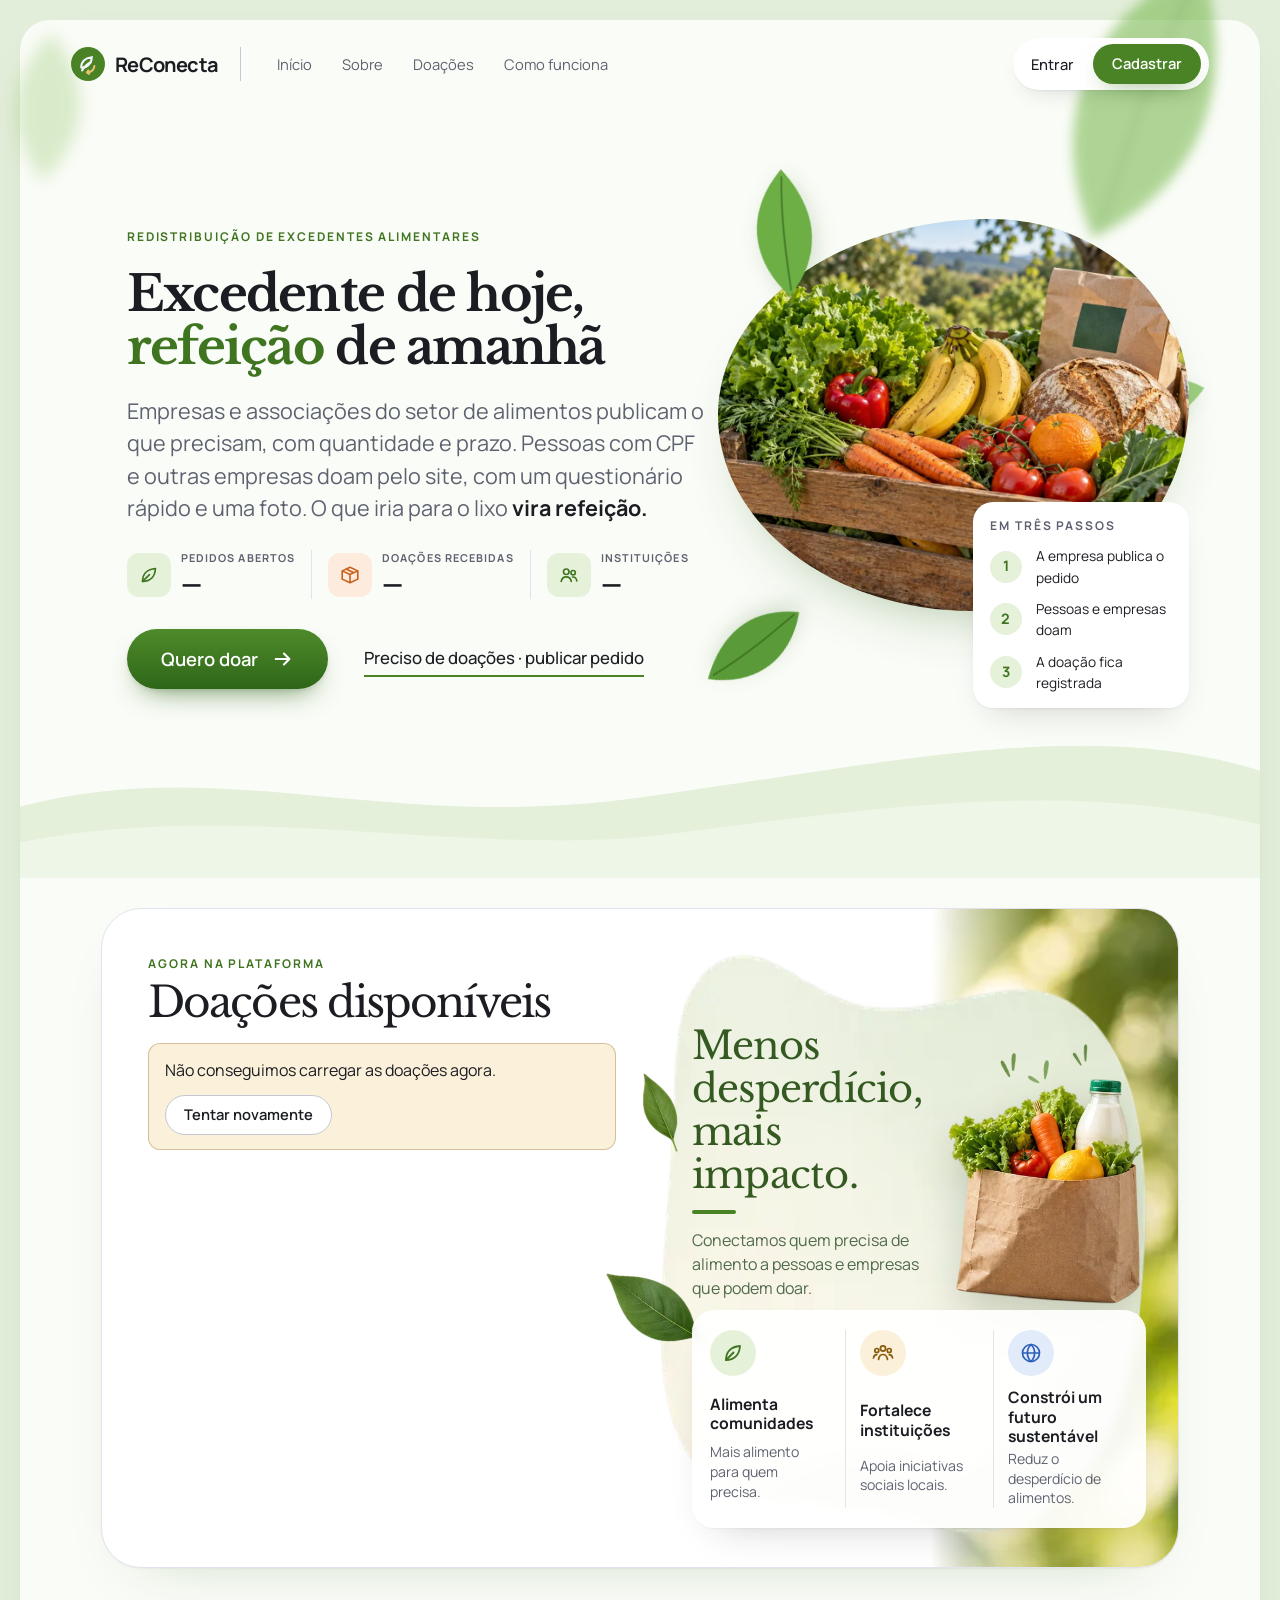
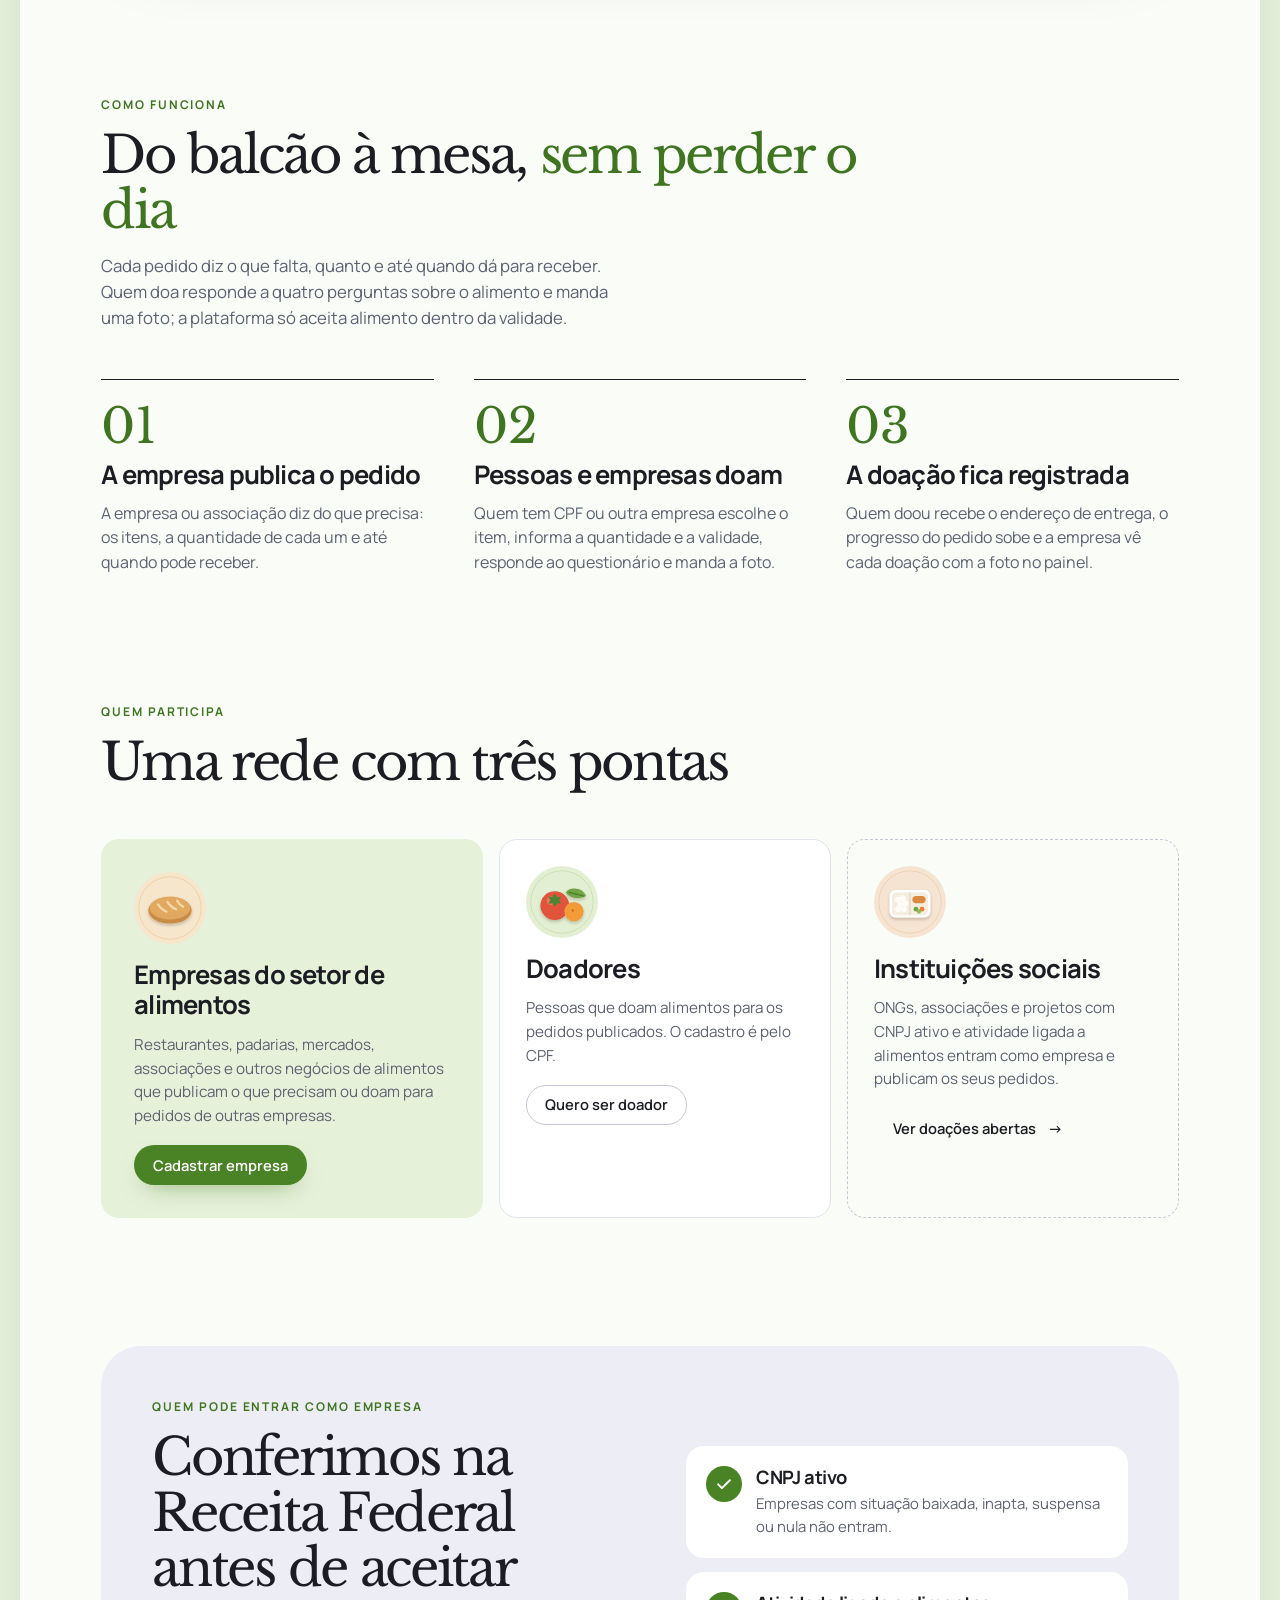
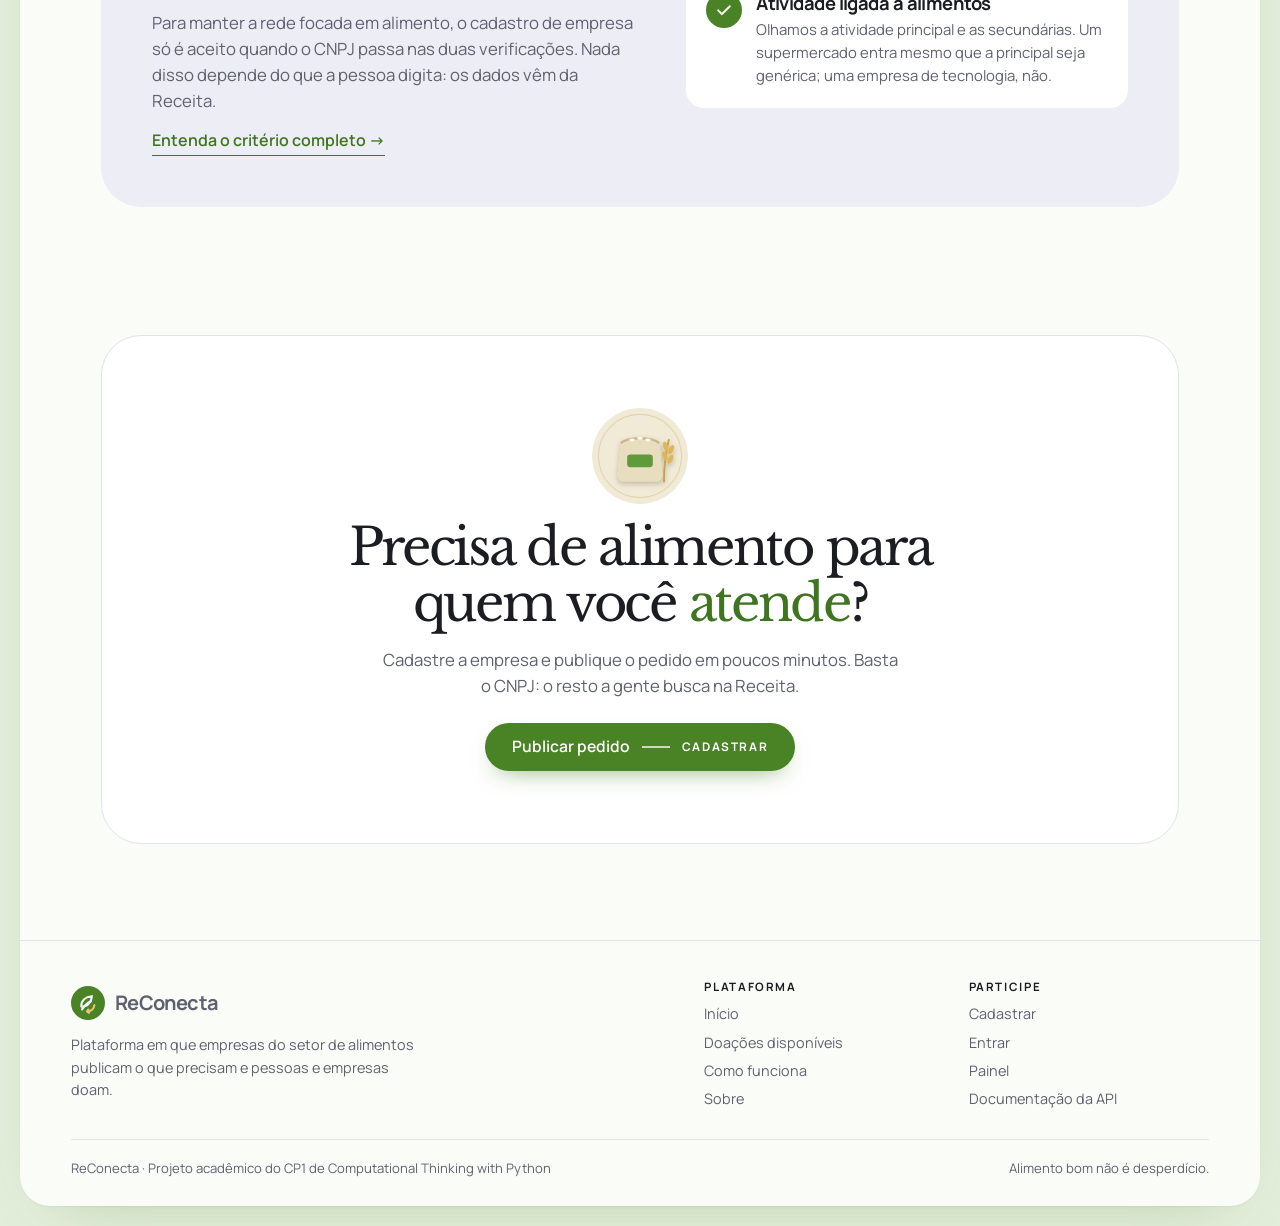
==== commit 0c9af97d: "Doações viram pedidos da empresa; CPF e CNPJ doam com questionário e foto (front) - Sai tudo de arre" ====
--- a/static/index.html
+++ b/static/index.html
@@ -4,18 +4,16 @@
   <meta charset="utf-8">
   <meta name="viewport" content="width=device-width, initial-scale=1">
   <title>ReConecta · Alimento bom não é desperdício</title>
-  <meta name="description" content="O ReConecta liga estabelecimentos com alimento excedente a instituições que alimentam quem precisa. Veja as doações disponíveis e cadastre sua empresa.">
+  <meta name="description" content="No ReConecta, empresas do setor de alimentos publicam o que precisam e pessoas com CPF ou outras empresas doam. Veja os pedidos abertos e doe.">
   <meta name="color-scheme" content="light">
   <link rel="icon" type="image/svg+xml" href="/static/img/marca.svg">
   <link rel="preconnect" href="https://fonts.googleapis.com">
   <link rel="preconnect" href="https://fonts.gstatic.com" crossorigin>
   <link rel="stylesheet" href="/static/css/base.css">
   <link rel="stylesheet" href="/static/css/home.css">
-  <link rel="stylesheet" href="/static/css/arrecadacoes.css">
   <link rel="preload" as="image" href="/static/img/hero/caixote.webp" type="image/webp">
   
   <script src="/static/js/layout.js" defer></script>
-  <script src="/static/js/arrecadacao-util.js" defer></script>
   <script src="/static/js/home.js" defer></script>
 </head>
 <body class="home">
@@ -42,20 +40,20 @@
         <div class="hero__texto">
           <p class="sobretitulo sobretitulo--acento">Redistribuição de excedentes alimentares</p>
           <h1 id="hero-titulo">Excedente de hoje, <br><em>refeição</em> de amanhã</h1>
-          <p class="lead">Padarias, mercados e restaurantes publicam o alimento bom que sobrou, com quantidade, validade e prazo de retirada, para que instituições sociais possam buscá-lo. O que iria para o lixo <strong>vira refeição.</strong></p>
+          <p class="lead">Empresas e associações do setor de alimentos publicam o que precisam, com quantidade e prazo. Pessoas com CPF e outras empresas doam pelo site, com um questionário rápido e uma foto. O que iria para o lixo <strong>vira refeição.</strong></p>
 
           <ul class="hero__metricas" id="resumo" aria-live="polite" aria-busy="true" aria-label="A plataforma agora">
             <li class="hero-metrica">
               <span class="hero-metrica__icone hero-metrica__icone--verde" aria-hidden="true">
                 <svg viewBox="0 0 24 24" focusable="false"><path d="M5 19c0-8 5-13.5 14-14-.5 9-6 14-14 14z" fill="none" stroke="currentColor" stroke-width="1.8" stroke-linejoin="round"/><path d="M5 19l7.5-7.5" fill="none" stroke="currentColor" stroke-width="1.8" stroke-linecap="round"/></svg>
               </span>
-              <span class="hero-metrica__texto"><span class="hero-metrica__rotulo">kg disponíveis</span><span class="hero-metrica__valor" data-resumo="kg">—</span></span>
+              <span class="hero-metrica__texto"><span class="hero-metrica__rotulo">pedidos abertos</span><span class="hero-metrica__valor" data-resumo="doacoes">—</span></span>
             </li>
             <li class="hero-metrica">
               <span class="hero-metrica__icone hero-metrica__icone--pessego" aria-hidden="true">
                 <svg viewBox="0 0 24 24" focusable="false"><path d="M3.5 7.5 12 3.5l8.5 4v9L12 20.5l-8.5-4z" fill="none" stroke="currentColor" stroke-width="1.8" stroke-linejoin="round"/><path d="M3.5 7.5 12 11.5l8.5-4M12 11.5v9M7.8 5.5l8.4 4" fill="none" stroke="currentColor" stroke-width="1.8" stroke-linejoin="round"/></svg>
               </span>
-              <span class="hero-metrica__texto"><span class="hero-metrica__rotulo">doações ativas</span><span class="hero-metrica__valor" data-resumo="doacoes">—</span></span>
+              <span class="hero-metrica__texto"><span class="hero-metrica__rotulo">doações recebidas</span><span class="hero-metrica__valor" data-resumo="recebidas">—</span></span>
             </li>
             <li class="hero-metrica">
               <span class="hero-metrica__icone hero-metrica__icone--verde" aria-hidden="true">
@@ -66,11 +64,11 @@
           </ul>
 
           <div class="hero__acoes">
-            <a class="hero__cta" id="hero-cta" href="/cadastro">
+            <a class="hero__cta" id="hero-cta" href="#doacoes">
               <span data-cta-rotulo>Quero doar</span>
               <svg class="hero__cta-seta" viewBox="0 0 24 24" aria-hidden="true" focusable="false"><path d="M4 12h15M13 6l6 6-6 6" fill="none" stroke="currentColor" stroke-width="2.2" stroke-linecap="round" stroke-linejoin="round"/></svg>
             </a>
-            <a class="hero__secundario" href="#doacoes">Sou instituição <span aria-hidden="true">·</span> ver doações</a>
+            <a class="hero__secundario" id="hero-secundario" href="/cadastro">Preciso de doações <span aria-hidden="true">·</span> publicar pedido</a>
           </div>
         </div>
 
@@ -104,9 +102,9 @@
           <article class="cartao cartao--flutuante hero__cartao hero__cartao--passos" aria-labelledby="passos-titulo">
             <p class="sobretitulo" id="passos-titulo">Em três passos</p>
             <ol class="mini-passos">
-              <li><span class="mini-passos__n">1</span> <span>A empresa publica o excedente</span></li>
-              <li><span class="mini-passos__n">2</span> <span>Uma instituição reserva <span class="mini-passos__breve">em breve</span></span></li>
-              <li><span class="mini-passos__n">3</span> <span>A retirada fica registrada <span class="mini-passos__breve">em breve</span></span></li>
+              <li><span class="mini-passos__n">1</span> <span>A empresa publica o pedido</span></li>
+              <li><span class="mini-passos__n">2</span> <span>Pessoas e empresas doam</span></li>
+              <li><span class="mini-passos__n">3</span> <span>A doação fica registrada</span></li>
             </ol>
           </article>
         </div>
@@ -148,7 +146,7 @@
           <div class="impacto__texto">
             <h3 id="impacto-titulo">Menos desperdício, <span>mais impacto.</span></h3>
             <span class="impacto__fio" aria-hidden="true"></span>
-            <p>Conectamos empresas com instituições para que o alimento que sobrou chegue a quem precisa.</p>
+            <p>Conectamos quem precisa de alimento a pessoas e empresas que podem doar.</p>
           </div>
 
           <div class="impacto__sacola" aria-hidden="true">
@@ -181,19 +179,6 @@
           </ul>
         </aside>
       </div>
-    </section>
-
-    <!-- ============ AÇÕES DE ARRECADAÇÃO ============ -->
-    <section class="home-acoes container" id="arrecadacoes" aria-labelledby="home-acoes-titulo">
-      <div class="home-acoes__topo">
-        <div>
-          <p class="sobretitulo sobretitulo--acento">Ações de arrecadação</p>
-          <h2 id="home-acoes-titulo">Ações abertas agora</h2>
-          <p class="home-acoes__texto">Empresas do setor abrem ações com um objetivo. Pessoas e outras empresas doam com um questionário rápido e uma foto do alimento.</p>
-        </div>
-        <a class="home-acoes__todas" href="/arrecadacoes">Ver todas as ações <span aria-hidden="true">→</span></a>
-      </div>
-      <div id="home-acoes-conteudo" aria-live="polite" aria-busy="true"></div>
     </section>
 
     <!-- ============ COMO FUNCIONA ============ -->
@@ -201,25 +186,23 @@
       <div class="secao__cabeca">
         <p class="sobretitulo sobretitulo--acento">Como funciona</p>
         <h2 id="como-titulo">Do balcão à mesa, <em>sem perder o dia</em></h2>
-        <p class="lead">Cada doação tem itens, quantidades, validade e um prazo de retirada, e a plataforma só aceita publicar alimento dentro da validade. A publicação já está no ar; a reserva e a retirada pelas instituições são a próxima etapa.</p>
+        <p class="lead">Cada pedido diz o que falta, quanto e até quando dá para receber. Quem doa responde a quatro perguntas sobre o alimento e manda uma foto; a plataforma só aceita alimento dentro da validade.</p>
       </div>
       <ol class="passos">
         <li class="passo">
           <span class="passo__n" aria-hidden="true">01</span>
-          <h3>A empresa publica</h3>
-          <p>O estabelecimento cadastra o excedente do dia: o que é, quanto tem, a validade de cada item e até quando dá para retirar.</p>
+          <h3>A empresa publica o pedido</h3>
+          <p>A empresa ou associação diz do que precisa: os itens, a quantidade de cada um e até quando pode receber.</p>
         </li>
         <li class="passo">
           <span class="passo__n" aria-hidden="true">02</span>
-          <span class="selo selo--acento">Próxima etapa</span>
-          <h3>A instituição reserva</h3>
-          <p>ONGs e projetos sociais vão ver as doações abertas e reservar. Uma doação reservada sai da vitrine para não haver duas retiradas.</p>
+          <h3>Pessoas e empresas doam</h3>
+          <p>Quem tem CPF ou outra empresa escolhe o item, informa a quantidade e a validade, responde ao questionário e manda a foto.</p>
         </li>
         <li class="passo">
           <span class="passo__n" aria-hidden="true">03</span>
-          <span class="selo selo--acento">Próxima etapa</span>
-          <h3>A retirada é registrada</h3>
-          <p>Na hora da coleta, a retirada será confirmada e entrará no histórico. Se a reserva for cancelada, a doação volta a ficar disponível.</p>
+          <h3>A doação fica registrada</h3>
+          <p>Quem doou recebe o endereço de entrega, o progresso do pedido sobe e a empresa vê cada doação com a foto no painel.</p>
         </li>
       </ol>
     </section>
@@ -234,19 +217,19 @@
         <article class="publico publico--empresa">
           <img src="/static/img/categorias/padaria.svg" width="88" height="88" alt="">
           <h3>Empresas do setor de alimentos</h3>
-          <p>Restaurantes, padarias, mercados, hortifrutis, distribuidores e indústrias de alimentos que querem dar destino ao que sobra.</p>
+          <p>Restaurantes, padarias, mercados, associações e outros negócios de alimentos que publicam o que precisam ou doam para pedidos de outras empresas.</p>
           <a class="btn btn--primario btn--pequeno" href="/cadastro">Cadastrar empresa</a>
         </article>
         <article class="publico publico--doador">
           <img src="/static/img/categorias/hortifruti.svg" width="88" height="88" alt="">
           <h3>Doadores</h3>
-          <p>Pessoas que querem acompanhar a rede e apoiar as ações de doação de alimentos. O cadastro é pelo CPF.</p>
+          <p>Pessoas que doam alimentos para os pedidos publicados. O cadastro é pelo CPF.</p>
           <a class="btn btn--secundario btn--pequeno" href="/cadastro">Quero ser doador</a>
         </article>
         <article class="publico publico--instituicao">
           <img src="/static/img/categorias/refeicoes.svg" width="88" height="88" alt="">
           <h3>Instituições sociais</h3>
-          <p>ONGs, associações e projetos que distribuem alimentos. Já dá para ver as doações abertas; a reserva pelas instituições é a próxima etapa da plataforma.</p>
+          <p>ONGs, associações e projetos com CNPJ ativo e atividade ligada a alimentos entram como empresa e publicam os seus pedidos.</p>
           <a class="btn btn--fantasma btn--pequeno" href="#doacoes">Ver doações abertas <span aria-hidden="true">→</span></a>
         </article>
       </div>
@@ -256,7 +239,7 @@
     <section class="secao container" aria-labelledby="criterio-titulo">
       <div class="criterio">
         <div class="criterio__texto">
-          <p class="sobretitulo sobretitulo--acento">Quem pode doar como empresa</p>
+          <p class="sobretitulo sobretitulo--acento">Quem pode entrar como empresa</p>
           <h2 id="criterio-titulo">Conferimos na Receita Federal antes de aceitar</h2>
           <p class="lead">Para manter a rede focada em alimento, o cadastro de empresa só é aceito quando o CNPJ passa nas duas verificações. Nada disso depende do que a pessoa digita: os dados vêm da Receita.</p>
           <a class="link-sobre" href="/sobre#criterio">Entenda o critério completo <span aria-hidden="true">→</span></a>
@@ -278,9 +261,9 @@
     <section class="cta-final container" aria-labelledby="cta-titulo">
       <div class="cta-final__cartao">
         <img class="cta-final__img" src="/static/img/categorias/graos.svg" width="120" height="120" alt="">
-        <h2 id="cta-titulo">Tem alimento bom sobrando <em>hoje</em>?</h2>
-        <p class="lead">Cadastre a empresa em poucos minutos. Basta o CNPJ: o resto a gente busca na Receita.</p>
-        <a class="btn btn--primario" href="/cadastro">Quero doar <span class="btn__traco" aria-hidden="true"></span><span class="btn__acao">Cadastrar</span></a>
+        <h2 id="cta-titulo">Precisa de alimento para quem você <em>atende</em>?</h2>
+        <p class="lead">Cadastre a empresa e publique o pedido em poucos minutos. Basta o CNPJ: o resto a gente busca na Receita.</p>
+        <a class="btn btn--primario" href="/cadastro">Publicar pedido <span class="btn__traco" aria-hidden="true"></span><span class="btn__acao">Cadastrar</span></a>
       </div>
     </section>
   </main>
--- a/static/css/home.css
+++ b/static/css/home.css
@@ -498,10 +498,13 @@
 /* doação de pessoa física (rodada 7) */
 .selo--pf { margin-left: 8px; vertical-align: 3px; font-size: .62rem; background: var(--acento-suave); color: var(--acento-texto); white-space: nowrap; }
 
-/* ---------- ações de arrecadação abertas (rodada 8) ---------- */
-.home-acoes { margin-top: clamp(40px, 6vw, 72px); }
-.home-acoes__topo { display: flex; flex-wrap: wrap; align-items: flex-end; justify-content: space-between; gap: 12px 24px; margin-bottom: 22px; }
-.home-acoes h2 { font-size: clamp(1.9rem, 3.6vw, 3rem); margin-top: 6px; }
-.home-acoes__texto { color: var(--tinta-suave); margin-top: 8px; max-width: 48em; }
-.home-acoes__todas { font-weight: 700; color: var(--verde-texto); text-decoration: none; border-bottom: 2px solid currentColor; padding-bottom: 2px; }
-.home-acoes__vazio { padding: 22px 24px; border-radius: 22px; background: var(--superficie); border: 1px dashed var(--linha-forte); color: var(--tinta-suave); }
+/* ---------- pedidos (rodada 9): itens com progresso e botão Doar ---------- */
+.doacao__precisa { margin-top: 4px; font-size: .72rem; font-weight: 700; letter-spacing: .1em; text-transform: uppercase; color: var(--tinta-suave); }
+.doacao__itens--pedido { gap: 8px; margin-top: 2px; }
+.doacao__itens--pedido li { display: grid; gap: 4px; }
+.pedido-linha__topo { display: flex; justify-content: space-between; gap: 10px; }
+.pedido-linha__nome { overflow: hidden; text-overflow: ellipsis; white-space: nowrap; font-weight: 600; }
+.pedido-linha__qtd { color: var(--tinta-suave); white-space: nowrap; font-variant-numeric: tabular-nums; font-size: .84rem; }
+.pedido-linha__barra { display: block; height: 6px; border-radius: 999px; background: var(--superficie-2); overflow: hidden; }
+.pedido-linha__barra > span { display: block; height: 100%; border-radius: inherit; background: linear-gradient(90deg, #7DBB55, var(--verde)); }
+.doacao__doar { min-height: 38px; padding: 0 20px; }
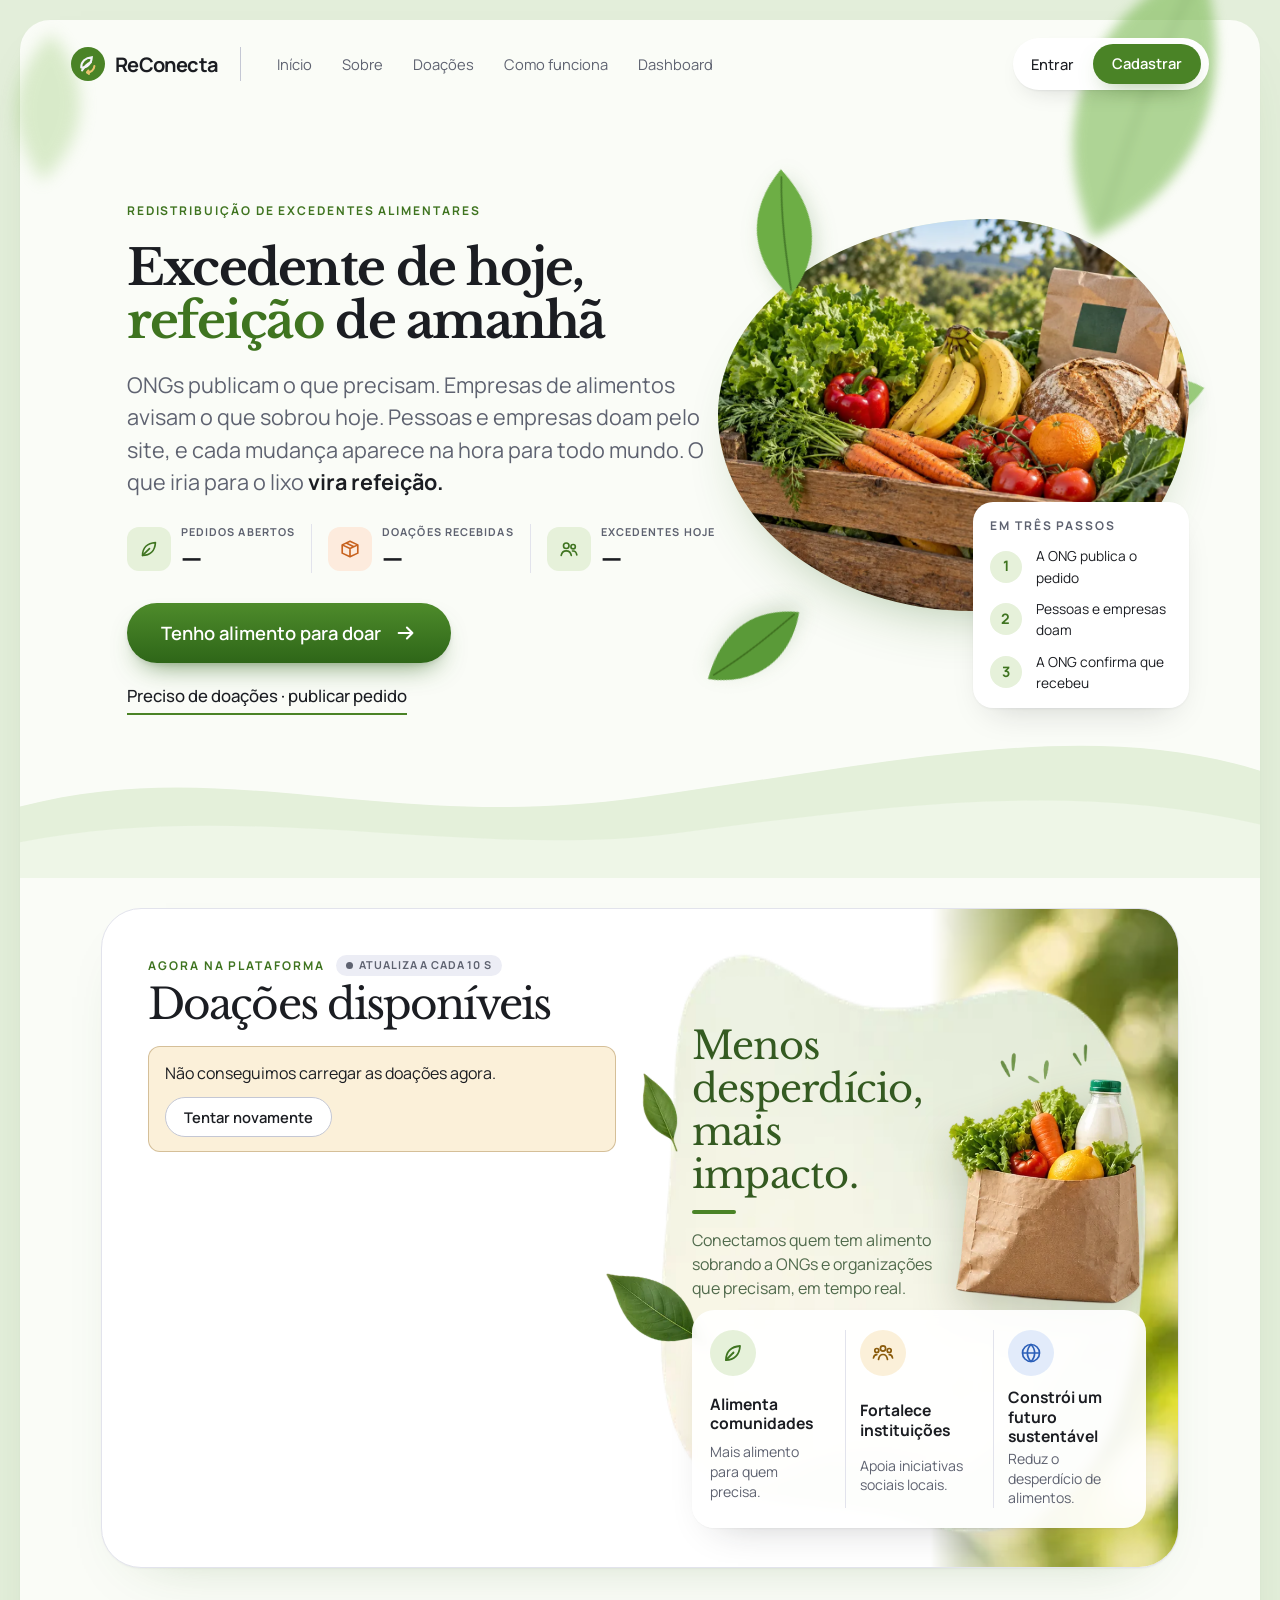
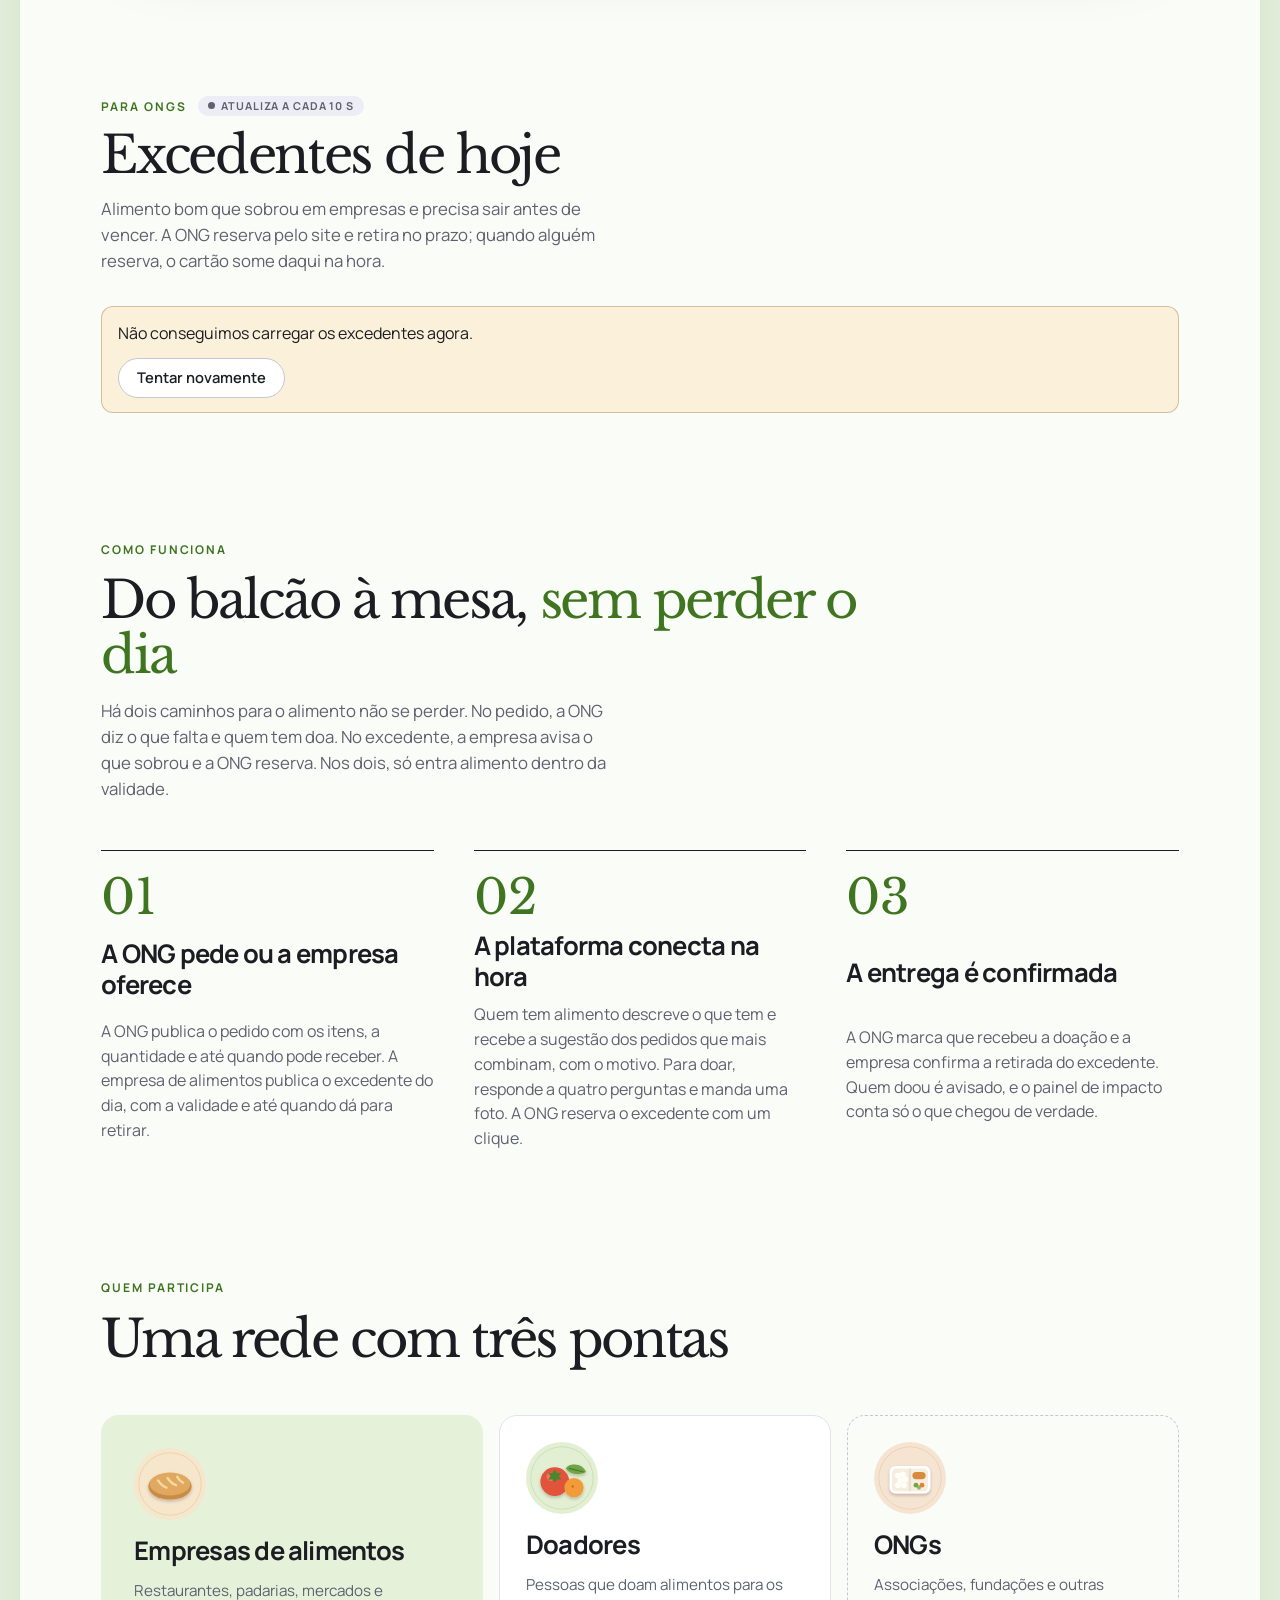
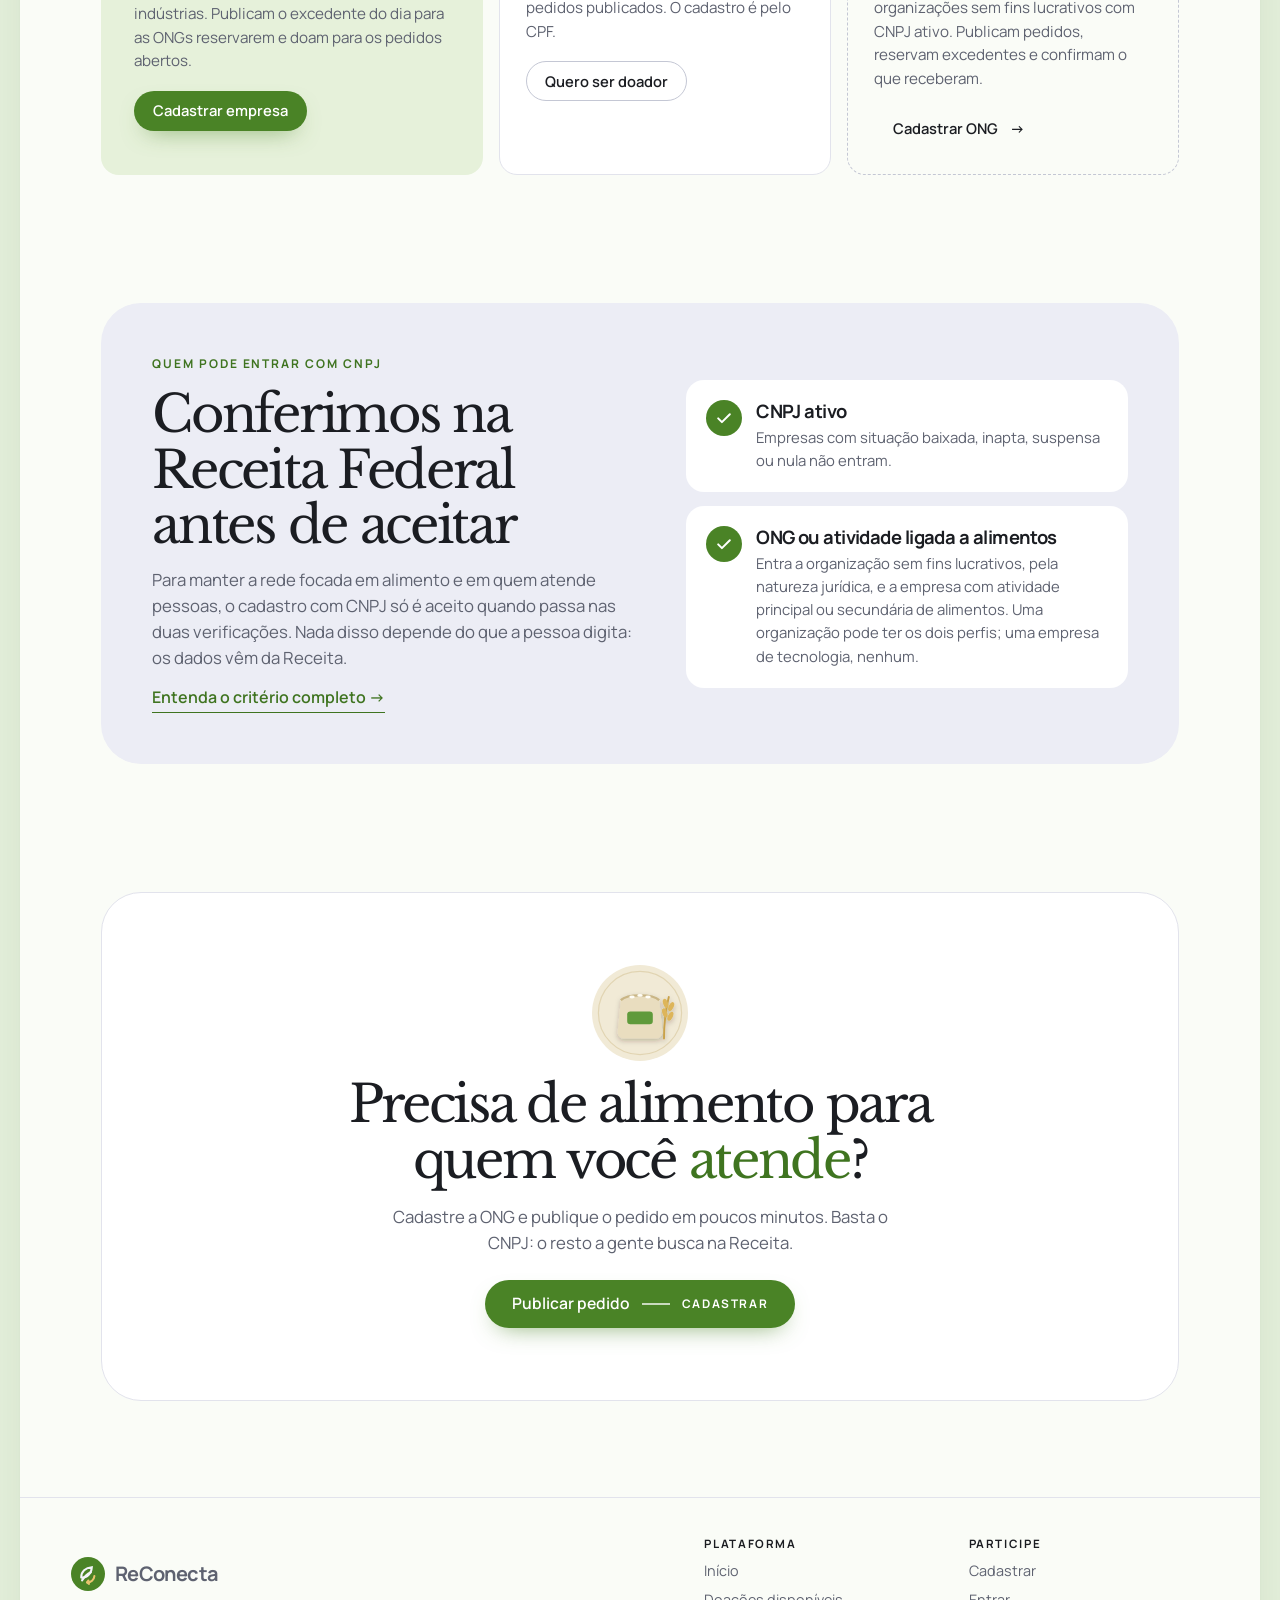
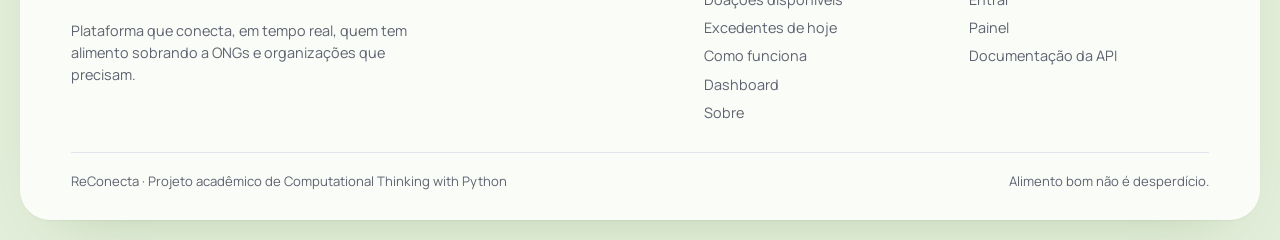
==== commit a12d62aa: "Home ao vivo, excedentes de hoje, assistente de doação e página do excedente Home: pedidos e progres" ====
--- a/static/index.html
+++ b/static/index.html
@@ -4,7 +4,7 @@
   <meta charset="utf-8">
   <meta name="viewport" content="width=device-width, initial-scale=1">
   <title>ReConecta · Alimento bom não é desperdício</title>
-  <meta name="description" content="No ReConecta, empresas do setor de alimentos publicam o que precisam e pessoas com CPF ou outras empresas doam. Veja os pedidos abertos e doe.">
+  <meta name="description" content="O ReConecta conecta, em tempo real, quem tem alimento sobrando a ONGs e organizações que precisam. Veja os pedidos abertos, os excedentes de hoje e doe.">
   <meta name="color-scheme" content="light">
   <link rel="icon" type="image/svg+xml" href="/static/img/marca.svg">
   <link rel="preconnect" href="https://fonts.googleapis.com">
@@ -40,7 +40,7 @@
         <div class="hero__texto">
           <p class="sobretitulo sobretitulo--acento">Redistribuição de excedentes alimentares</p>
           <h1 id="hero-titulo">Excedente de hoje, <br><em>refeição</em> de amanhã</h1>
-          <p class="lead">Empresas e associações do setor de alimentos publicam o que precisam, com quantidade e prazo. Pessoas com CPF e outras empresas doam pelo site, com um questionário rápido e uma foto. O que iria para o lixo <strong>vira refeição.</strong></p>
+          <p class="lead">ONGs publicam o que precisam. Empresas de alimentos avisam o que sobrou hoje. Pessoas e empresas doam pelo site, e cada mudança aparece na hora para todo mundo. O que iria para o lixo <strong>vira refeição.</strong></p>
 
           <ul class="hero__metricas" id="resumo" aria-live="polite" aria-busy="true" aria-label="A plataforma agora">
             <li class="hero-metrica">
@@ -59,15 +59,15 @@
               <span class="hero-metrica__icone hero-metrica__icone--verde" aria-hidden="true">
                 <svg viewBox="0 0 24 24" focusable="false"><circle cx="9" cy="8.5" r="3" fill="none" stroke="currentColor" stroke-width="1.8"/><path d="M3.5 19c.6-3.3 2.8-5 5.5-5s4.9 1.7 5.5 5" fill="none" stroke="currentColor" stroke-width="1.8" stroke-linecap="round"/><circle cx="16.5" cy="9.5" r="2.4" fill="none" stroke="currentColor" stroke-width="1.8"/><path d="M15.8 14.2c2.4-.3 4.2 1.1 4.7 4.3" fill="none" stroke="currentColor" stroke-width="1.8" stroke-linecap="round"/></svg>
               </span>
-              <span class="hero-metrica__texto"><span class="hero-metrica__rotulo">instituições</span><span class="hero-metrica__valor" data-resumo="instituicoes">—</span></span>
+              <span class="hero-metrica__texto"><span class="hero-metrica__rotulo">excedentes hoje</span><span class="hero-metrica__valor" data-resumo="excedentes">—</span></span>
             </li>
           </ul>
 
           <div class="hero__acoes">
-            <a class="hero__cta" id="hero-cta" href="#doacoes">
-              <span data-cta-rotulo>Quero doar</span>
+            <button type="button" class="hero__cta" id="hero-cta" aria-haspopup="dialog">
+              <span>Tenho alimento para doar</span>
               <svg class="hero__cta-seta" viewBox="0 0 24 24" aria-hidden="true" focusable="false"><path d="M4 12h15M13 6l6 6-6 6" fill="none" stroke="currentColor" stroke-width="2.2" stroke-linecap="round" stroke-linejoin="round"/></svg>
-            </a>
+            </button>
             <a class="hero__secundario" id="hero-secundario" href="/cadastro">Preciso de doações <span aria-hidden="true">·</span> publicar pedido</a>
           </div>
         </div>
@@ -102,9 +102,9 @@
           <article class="cartao cartao--flutuante hero__cartao hero__cartao--passos" aria-labelledby="passos-titulo">
             <p class="sobretitulo" id="passos-titulo">Em três passos</p>
             <ol class="mini-passos">
-              <li><span class="mini-passos__n">1</span> <span>A empresa publica o pedido</span></li>
+              <li><span class="mini-passos__n">1</span> <span>A ONG publica o pedido</span></li>
               <li><span class="mini-passos__n">2</span> <span>Pessoas e empresas doam</span></li>
-              <li><span class="mini-passos__n">3</span> <span>A doação fica registrada</span></li>
+              <li><span class="mini-passos__n">3</span> <span>A ONG confirma que recebeu</span></li>
             </ol>
           </article>
         </div>
@@ -117,7 +117,7 @@
         <div class="faixa__principal">
           <div class="faixa__topo">
             <div>
-              <p class="sobretitulo sobretitulo--acento">Agora na plataforma</p>
+              <p class="sobretitulo sobretitulo--acento">Agora na plataforma <span class="ao-vivo" data-ao-vivo hidden></span></p>
               <h2 id="doacoes-titulo">Doações disponíveis</h2>
             </div>
             <div class="faixa__controles" id="carrossel-controles" hidden>
@@ -146,7 +146,7 @@
           <div class="impacto__texto">
             <h3 id="impacto-titulo">Menos desperdício, <span>mais impacto.</span></h3>
             <span class="impacto__fio" aria-hidden="true"></span>
-            <p>Conectamos quem precisa de alimento a pessoas e empresas que podem doar.</p>
+            <p>Conectamos quem tem alimento sobrando a ONGs e organizações que precisam, em tempo real.</p>
           </div>
 
           <div class="impacto__sacola" aria-hidden="true">
@@ -178,6 +178,24 @@
             </li>
           </ul>
         </aside>
+      </div>
+    </section>
+
+    <!-- ============ EXCEDENTES DE HOJE ============ -->
+    <section class="secao container excedentes" id="excedentes" aria-labelledby="excedentes-titulo">
+      <div class="excedentes__topo">
+        <div>
+          <p class="sobretitulo sobretitulo--acento">Para ONGs <span class="ao-vivo" data-ao-vivo hidden></span></p>
+          <h2 id="excedentes-titulo">Excedentes de hoje</h2>
+          <p class="lead">Alimento bom que sobrou em empresas e precisa sair antes de vencer. A ONG reserva pelo site e retira no prazo; quando alguém reserva, o cartão some daqui na hora.</p>
+        </div>
+        <a class="btn btn--secundario btn--pequeno" id="excedentes-publicar" href="/painel#publicar-excedente" hidden>Publicar excedente</a>
+      </div>
+      <div id="excedentes-conteudo" aria-busy="true">
+        <ul class="excedentes__lista" aria-hidden="true">
+          <li class="excedente excedente--esqueleto"><div class="esqueleto"><span></span><span></span><span></span></div></li>
+          <li class="excedente excedente--esqueleto"><div class="esqueleto"><span></span><span></span><span></span></div></li>
+        </ul>
       </div>
     </section>
 
@@ -186,23 +204,23 @@
       <div class="secao__cabeca">
         <p class="sobretitulo sobretitulo--acento">Como funciona</p>
         <h2 id="como-titulo">Do balcão à mesa, <em>sem perder o dia</em></h2>
-        <p class="lead">Cada pedido diz o que falta, quanto e até quando dá para receber. Quem doa responde a quatro perguntas sobre o alimento e manda uma foto; a plataforma só aceita alimento dentro da validade.</p>
+        <p class="lead">Há dois caminhos para o alimento não se perder. No pedido, a ONG diz o que falta e quem tem doa. No excedente, a empresa avisa o que sobrou e a ONG reserva. Nos dois, só entra alimento dentro da validade.</p>
       </div>
       <ol class="passos">
         <li class="passo">
           <span class="passo__n" aria-hidden="true">01</span>
-          <h3>A empresa publica o pedido</h3>
-          <p>A empresa ou associação diz do que precisa: os itens, a quantidade de cada um e até quando pode receber.</p>
+          <h3>A ONG pede ou a empresa oferece</h3>
+          <p>A ONG publica o pedido com os itens, a quantidade e até quando pode receber. A empresa de alimentos publica o excedente do dia, com a validade e até quando dá para retirar.</p>
         </li>
         <li class="passo">
           <span class="passo__n" aria-hidden="true">02</span>
-          <h3>Pessoas e empresas doam</h3>
-          <p>Quem tem CPF ou outra empresa escolhe o item, informa a quantidade e a validade, responde ao questionário e manda a foto.</p>
+          <h3>A plataforma conecta na hora</h3>
+          <p>Quem tem alimento descreve o que tem e recebe a sugestão dos pedidos que mais combinam, com o motivo. Para doar, responde a quatro perguntas e manda uma foto. A ONG reserva o excedente com um clique.</p>
         </li>
         <li class="passo">
           <span class="passo__n" aria-hidden="true">03</span>
-          <h3>A doação fica registrada</h3>
-          <p>Quem doou recebe o endereço de entrega, o progresso do pedido sobe e a empresa vê cada doação com a foto no painel.</p>
+          <h3>A entrega é confirmada</h3>
+          <p>A ONG marca que recebeu a doação e a empresa confirma a retirada do excedente. Quem doou é avisado, e o painel de impacto conta só o que chegou de verdade.</p>
         </li>
       </ol>
     </section>
@@ -216,8 +234,8 @@
       <div class="publicos">
         <article class="publico publico--empresa">
           <img src="/static/img/categorias/padaria.svg" width="88" height="88" alt="">
-          <h3>Empresas do setor de alimentos</h3>
-          <p>Restaurantes, padarias, mercados, associações e outros negócios de alimentos que publicam o que precisam ou doam para pedidos de outras empresas.</p>
+          <h3>Empresas de alimentos</h3>
+          <p>Restaurantes, padarias, mercados e indústrias. Publicam o excedente do dia para as ONGs reservarem e doam para os pedidos abertos.</p>
           <a class="btn btn--primario btn--pequeno" href="/cadastro">Cadastrar empresa</a>
         </article>
         <article class="publico publico--doador">
@@ -228,9 +246,9 @@
         </article>
         <article class="publico publico--instituicao">
           <img src="/static/img/categorias/refeicoes.svg" width="88" height="88" alt="">
-          <h3>Instituições sociais</h3>
-          <p>ONGs, associações e projetos com CNPJ ativo e atividade ligada a alimentos entram como empresa e publicam os seus pedidos.</p>
-          <a class="btn btn--fantasma btn--pequeno" href="#doacoes">Ver doações abertas <span aria-hidden="true">→</span></a>
+          <h3>ONGs</h3>
+          <p>Associações, fundações e outras organizações sem fins lucrativos com CNPJ ativo. Publicam pedidos, reservam excedentes e confirmam o que receberam.</p>
+          <a class="btn btn--fantasma btn--pequeno" href="/cadastro">Cadastrar ONG <span aria-hidden="true">→</span></a>
         </article>
       </div>
     </section>
@@ -239,9 +257,9 @@
     <section class="secao container" aria-labelledby="criterio-titulo">
       <div class="criterio">
         <div class="criterio__texto">
-          <p class="sobretitulo sobretitulo--acento">Quem pode entrar como empresa</p>
+          <p class="sobretitulo sobretitulo--acento">Quem pode entrar com CNPJ</p>
           <h2 id="criterio-titulo">Conferimos na Receita Federal antes de aceitar</h2>
-          <p class="lead">Para manter a rede focada em alimento, o cadastro de empresa só é aceito quando o CNPJ passa nas duas verificações. Nada disso depende do que a pessoa digita: os dados vêm da Receita.</p>
+          <p class="lead">Para manter a rede focada em alimento e em quem atende pessoas, o cadastro com CNPJ só é aceito quando passa nas duas verificações. Nada disso depende do que a pessoa digita: os dados vêm da Receita.</p>
           <a class="link-sobre" href="/sobre#criterio">Entenda o critério completo <span aria-hidden="true">→</span></a>
         </div>
         <ul class="checagens">
@@ -251,7 +269,7 @@
           </li>
           <li class="checagem">
             <span class="checagem__icone" aria-hidden="true"><svg viewBox="0 0 24 24" focusable="false"><path d="M5 12.5l4.5 4.5L19 7.5" fill="none" stroke="currentColor" stroke-width="2.4" stroke-linecap="round" stroke-linejoin="round"/></svg></span>
-            <div><h3>Atividade ligada a alimentos</h3><p>Olhamos a atividade principal e as secundárias. Um supermercado entra mesmo que a principal seja genérica; uma empresa de tecnologia, não.</p></div>
+            <div><h3>ONG ou atividade ligada a alimentos</h3><p>Entra a organização sem fins lucrativos, pela natureza jurídica, e a empresa com atividade principal ou secundária de alimentos. Uma organização pode ter os dois perfis; uma empresa de tecnologia, nenhum.</p></div>
           </li>
         </ul>
       </div>
@@ -262,11 +280,45 @@
       <div class="cta-final__cartao">
         <img class="cta-final__img" src="/static/img/categorias/graos.svg" width="120" height="120" alt="">
         <h2 id="cta-titulo">Precisa de alimento para quem você <em>atende</em>?</h2>
-        <p class="lead">Cadastre a empresa e publique o pedido em poucos minutos. Basta o CNPJ: o resto a gente busca na Receita.</p>
+        <p class="lead">Cadastre a ONG e publique o pedido em poucos minutos. Basta o CNPJ: o resto a gente busca na Receita.</p>
         <a class="btn btn--primario" href="/cadastro">Publicar pedido <span class="btn__traco" aria-hidden="true"></span><span class="btn__acao">Cadastrar</span></a>
       </div>
     </section>
   </main>
+
+  <!-- ============ ASSISTENTE "TENHO ALIMENTO PARA DOAR" ============ -->
+  <dialog class="assistente" id="assistente" aria-labelledby="assistente-titulo">
+    <div class="assistente__topo">
+      <div>
+        <p class="sobretitulo sobretitulo--acento">Assistente de doação</p>
+        <h2 id="assistente-titulo" tabindex="-1">Tenho alimento para doar</h2>
+      </div>
+      <button type="button" class="assistente__fechar" id="assistente-fechar" aria-label="Fechar o assistente">×</button>
+    </div>
+
+    <div id="assistente-entrar" hidden>
+      <p>Para sugerir o melhor destino, precisamos saber quem está doando. Entre ou crie uma conta; o que você escreveu fica guardado.</p>
+      <div class="assistente__acoes">
+        <a class="btn btn--primario" id="assistente-link-entrar" href="/entrar">Entrar</a>
+        <a class="btn btn--secundario" href="/cadastro">Criar conta</a>
+      </div>
+    </div>
+
+    <form id="assistente-form" novalidate>
+      <div class="campo">
+        <label class="campo__rotulo" for="assistente-texto">O que você tem?</label>
+        <textarea id="assistente-texto" class="campo__entrada" rows="3" maxlength="600" required
+                  aria-describedby="assistente-ajuda assistente-texto-erro"
+                  placeholder="Ex.: sobraram 30 pães e 5 kg de tomate, vencem amanhã"></textarea>
+        <p class="campo__ajuda" id="assistente-ajuda">Escreva do seu jeito: o alimento, a quantidade e a validade. Não inclua dados pessoais.</p>
+        <p class="campo__erro" id="assistente-texto-erro" data-erro></p>
+      </div>
+      <button type="submit" class="btn btn--primario" id="assistente-enviar">Ver para onde doar</button>
+    </form>
+
+    <div id="assistente-aviso" class="aviso" role="alert" hidden></div>
+    <div id="assistente-resultado" class="assistente__resultado" tabindex="-1" hidden></div>
+  </dialog>
 
   <footer data-layout="rodape"></footer>
 </body>
--- a/static/css/base.css
+++ b/static/css/base.css
@@ -343,6 +343,74 @@
   .cabecalho__nav { display: block; }
 }
 
+/* ---------- sino de notificações e avisos ao vivo (layout.js) ---------- */
+
+.sino { position: relative; display: flex; }
+.sino__botao {
+  position: relative; display: grid; place-items: center;
+  width: 38px; height: 38px; border-radius: 50%;
+  background: none; border: 0; cursor: pointer; color: var(--tinta-suave);
+}
+.sino__botao:hover, .sino__botao[aria-expanded="true"] { color: var(--tinta); background: var(--superficie-2); }
+.sino__conta {
+  position: absolute; top: 2px; right: 0;
+  min-width: 18px; height: 18px; padding: 0 5px; border-radius: var(--pilula);
+  background: var(--erro); color: #fff; font-size: .68rem; font-weight: 700; line-height: 18px; text-align: center;
+  box-shadow: 0 0 0 2px var(--superficie);
+}
+.sino__painel {
+  position: absolute; right: -8px; top: calc(100% + 12px); z-index: 40;
+  width: min(360px, calc(100vw - 24px));
+  background: var(--superficie); border: 1px solid var(--linha); border-radius: var(--raio);
+  box-shadow: var(--sombra-2); padding: 14px; display: grid; gap: 10px;
+  animation: rc-surgir .18s ease both;
+}
+.sino__topo { display: flex; align-items: center; justify-content: space-between; gap: 12px; }
+.cabecalho .sino__topo h2 { font-family: var(--fonte-texto); font-size: .95rem; font-weight: 700; letter-spacing: 0; color: var(--tinta); }
+.sino__marcar { background: none; border: 0; cursor: pointer; padding: 6px 8px; border-radius: var(--pilula); font-size: .82rem; font-weight: 600; color: var(--verde-texto); }
+.sino__marcar:hover { background: var(--verde-suave); }
+.sino__lista { list-style: none; margin: 0; padding: 0; display: grid; gap: 2px; max-height: min(60vh, 420px); overflow-y: auto; }
+.cabecalho__aba .sino__item a {
+  display: grid; gap: 2px; padding: 10px 10px 10px 22px; border-radius: var(--raio-p);
+  color: var(--tinta); text-decoration: none; position: relative; font-size: .9rem; font-weight: 400;
+}
+.cabecalho__aba .sino__item a:hover { background: var(--superficie-2); }
+.cabecalho__aba .sino__item.is-nova a { background: var(--verde-suave); }
+.cabecalho__aba .sino__item.is-nova a::before {
+  content: ""; position: absolute; left: 9px; top: 17px; width: 7px; height: 7px; border-radius: 50%; background: var(--verde);
+}
+.sino__texto { overflow-wrap: anywhere; }
+.sino__quando { font-size: .78rem; color: var(--tinta-suave); }
+.sino__vazio { font-size: .9rem; color: var(--tinta-suave); padding: 6px 2px; }
+
+.avisos-vivo {
+  position: fixed; left: 16px; bottom: 16px; z-index: 60;
+  display: grid; gap: 8px; width: min(380px, calc(100vw - 32px)); pointer-events: none;
+}
+.aviso-vivo {
+  pointer-events: auto;
+  display: grid; grid-template-columns: auto minmax(0, 1fr) auto; align-items: start; gap: 10px;
+  padding: 12px 10px 12px 14px;
+  background: var(--tinta); color: #fff; border-radius: var(--raio-p);
+  box-shadow: var(--sombra-2); font-size: .9rem;
+  animation: rc-surgir .25s ease both;
+}
+.aviso-vivo__ponto { width: 8px; height: 8px; margin-top: 7px; border-radius: 50%; background: #9BD475; }
+.aviso-vivo--meu .aviso-vivo__ponto { background: var(--trigo); }
+.aviso-vivo__texto { color: #fff; text-decoration: none; overflow-wrap: anywhere; }
+.aviso-vivo__texto:hover { text-decoration: underline; }
+.aviso-vivo__texto:focus-visible, .aviso-vivo__fechar:focus-visible { outline: 2px solid #fff; outline-offset: 2px; }
+.aviso-vivo__fechar {
+  width: 28px; height: 28px; margin-top: -3px; border-radius: 50%;
+  background: none; border: 0; cursor: pointer; color: #C9CCD6; font-size: 1.2rem; line-height: 1;
+}
+.aviso-vivo__fechar:hover { color: #fff; background: rgba(255, 255, 255, .14); }
+
+@media (max-width: 899.98px) {
+  .sino__botao { width: 36px; height: 36px; }
+  .sino__painel { position: fixed; left: 12px; right: 12px; top: 76px; width: auto; }
+}
+
 /* ---------- rodapé (injetado por layout.js) ---------- */
 
 .rodape {
--- a/static/css/home.css
+++ b/static/css/home.css
@@ -508,3 +508,100 @@
 .pedido-linha__barra { display: block; height: 6px; border-radius: 999px; background: var(--superficie-2); overflow: hidden; }
 .pedido-linha__barra > span { display: block; height: 100%; border-radius: inherit; background: linear-gradient(90deg, #7DBB55, var(--verde)); }
 .doacao__doar { min-height: 38px; padding: 0 20px; }
+
+/* ---------- rodada 11: tempo real, excedentes de hoje e assistente ---------- */
+
+button.hero__cta { border: 0; cursor: pointer; font-family: inherit; }
+
+.ao-vivo {
+  display: inline-flex; align-items: center; gap: 6px; margin-left: 8px; vertical-align: 1px;
+  padding: 2px 10px; border-radius: var(--pilula);
+  background: var(--verde-suave); color: var(--verde-texto);
+  font-size: .68rem; font-weight: 700; letter-spacing: .08em; text-transform: uppercase;
+}
+.ao-vivo::before { content: ""; width: 7px; height: 7px; border-radius: 50%; background: var(--verde); animation: rc-pulsar 1.8s ease-in-out infinite; }
+.ao-vivo--consulta { background: var(--superficie-2); color: var(--tinta-suave); }
+.ao-vivo--consulta::before { background: var(--tinta-suave); animation: none; }
+@keyframes rc-pulsar { 50% { opacity: .35; } }
+
+.excedentes__topo {
+  display: flex; flex-wrap: wrap; align-items: flex-end; justify-content: space-between; gap: 16px 24px;
+  margin-bottom: clamp(20px, 3vw, 32px);
+}
+.excedentes__topo > div { display: grid; gap: 12px; max-width: 760px; }
+.excedentes__lista {
+  list-style: none; margin: 0; padding: 0;
+  display: grid; gap: 16px; grid-template-columns: repeat(auto-fill, minmax(min(100%, 280px), 1fr));
+}
+.excedente {
+  display: grid; gap: 12px; align-content: start;
+  padding: 18px; border-radius: var(--raio);
+  background: var(--superficie); border: 1px solid var(--linha); box-shadow: var(--sombra-1);
+  animation: rc-surgir .3s ease both;
+}
+.excedente--esqueleto { min-height: 180px; animation: none; }
+.excedente__topo { display: grid; grid-template-columns: auto minmax(0, 1fr); gap: 12px; align-items: center; }
+.excedente__topo img { width: 52px; height: 52px; }
+.excedente__nome { font-family: var(--fonte-texto); font-size: 1rem; font-weight: 700; overflow-wrap: anywhere; }
+.excedente__local { font-size: .86rem; color: var(--tinta-suave); }
+.excedente__itens { list-style: none; margin: 0; padding: 0; display: grid; gap: 6px; }
+.excedente__itens li { display: flex; flex-wrap: wrap; justify-content: space-between; gap: 2px 12px; font-size: .92rem; }
+.excedente__item { font-weight: 600; overflow-wrap: anywhere; }
+.excedente__validade { color: var(--tinta-suave); font-size: .84rem; white-space: nowrap; }
+.excedente__rodape {
+  display: flex; flex-wrap: wrap; align-items: center; justify-content: space-between; gap: 10px 12px;
+  padding-top: 12px; border-top: 1px dashed var(--linha-forte);
+}
+.excedente__prazo { font-size: .88rem; color: var(--tinta-suave); display: grid; gap: 2px; }
+.excedente__prazo strong { color: var(--tinta); font-weight: 600; }
+.excedente__falta { color: var(--acento-texto); font-weight: 600; font-size: .82rem; }
+.excedentes__vazio {
+  display: grid; gap: 8px; padding: clamp(20px, 4vw, 32px);
+  border: 1.5px dashed var(--linha-forte); border-radius: var(--raio); background: var(--superficie);
+}
+.excedentes__vazio h3 { font-family: var(--fonte-texto); font-size: 1.05rem; font-weight: 700; }
+.excedentes__vazio p { color: var(--tinta-suave); max-width: 62ch; }
+
+.assistente {
+  width: min(680px, calc(100vw - 24px)); max-height: calc(100dvh - 24px);
+  padding: clamp(18px, 4vw, 28px); border: 0; border-radius: var(--raio-folha);
+  background: var(--pagina); color: var(--tinta); box-shadow: var(--sombra-2);
+  overflow-y: auto;
+}
+.assistente[open] { display: grid; gap: 18px; }
+.assistente::backdrop { background: rgba(27, 29, 34, .45); }
+.assistente__topo { display: flex; align-items: flex-start; justify-content: space-between; gap: 12px; }
+.assistente__topo h2 { font-size: clamp(1.5rem, 4vw, 2rem); font-weight: 400; margin-top: 4px; }
+.assistente__fechar {
+  flex: none; width: 44px; height: 44px; border-radius: 50%;
+  background: var(--superficie); border: 1.5px solid var(--linha-forte); cursor: pointer;
+  font-size: 1.5rem; line-height: 1; color: var(--tinta-suave);
+}
+.assistente__fechar:hover { color: var(--tinta); border-color: var(--tinta-suave); }
+.assistente form { display: grid; gap: 14px; }
+.assistente form .btn { justify-self: start; }
+.assistente textarea { resize: vertical; min-height: 88px; background: var(--superficie); }
+.assistente__acoes { display: flex; flex-wrap: wrap; gap: 10px; }
+.assistente__resultado { display: grid; gap: 12px; outline: none; }
+.assistente__resultado h3 { font-family: var(--fonte-texto); font-size: .76rem; font-weight: 700; letter-spacing: .12em; text-transform: uppercase; color: var(--tinta-suave); margin-top: 6px; }
+.assistente__itens { list-style: none; margin: 0; padding: 0; display: flex; flex-wrap: wrap; gap: 8px; }
+.assistente__itens li { padding: 6px 12px; border-radius: var(--pilula); background: var(--verde-suave); color: var(--verde-texto); font-size: .88rem; }
+.assistente__itens strong { font-weight: 700; }
+.assistente__sugestoes { list-style: none; margin: 0; padding: 0; display: grid; gap: 12px; }
+.assistente__nada { color: var(--tinta-suave); }
+.assistente__nota { font-size: .84rem; color: var(--tinta-suave); border-top: 1px dashed var(--linha-forte); padding-top: 12px; }
+
+.sugestao {
+  display: grid; gap: 10px; padding: 16px; border-radius: var(--raio);
+  background: var(--superficie); border: 1px solid var(--linha);
+}
+.sugestao .btn { justify-self: start; }
+.sugestao__topo { display: flex; align-items: flex-start; justify-content: space-between; gap: 12px; }
+.sugestao__nome { font-family: var(--fonte-texto); font-size: 1.02rem; font-weight: 700; overflow-wrap: anywhere; }
+.sugestao__local { font-size: .86rem; color: var(--tinta-suave); }
+.sugestao__pontos { flex: none; font-size: .82rem; color: var(--tinta-suave); white-space: nowrap; }
+.sugestao__pontos strong { font-size: 1.25rem; color: var(--verde-texto); font-weight: 700; }
+.sugestao__barra { display: block; height: 6px; border-radius: 999px; background: var(--superficie-2); overflow: hidden; }
+.sugestao__barra > span { display: block; height: 100%; border-radius: inherit; background: linear-gradient(90deg, #7DBB55, var(--verde)); }
+.sugestao__motivos { list-style: none; margin: 0; padding: 0; display: flex; flex-wrap: wrap; gap: 6px; }
+.sugestao__motivos li { padding: 3px 10px; border-radius: var(--pilula); background: var(--superficie-2); font-size: .82rem; }
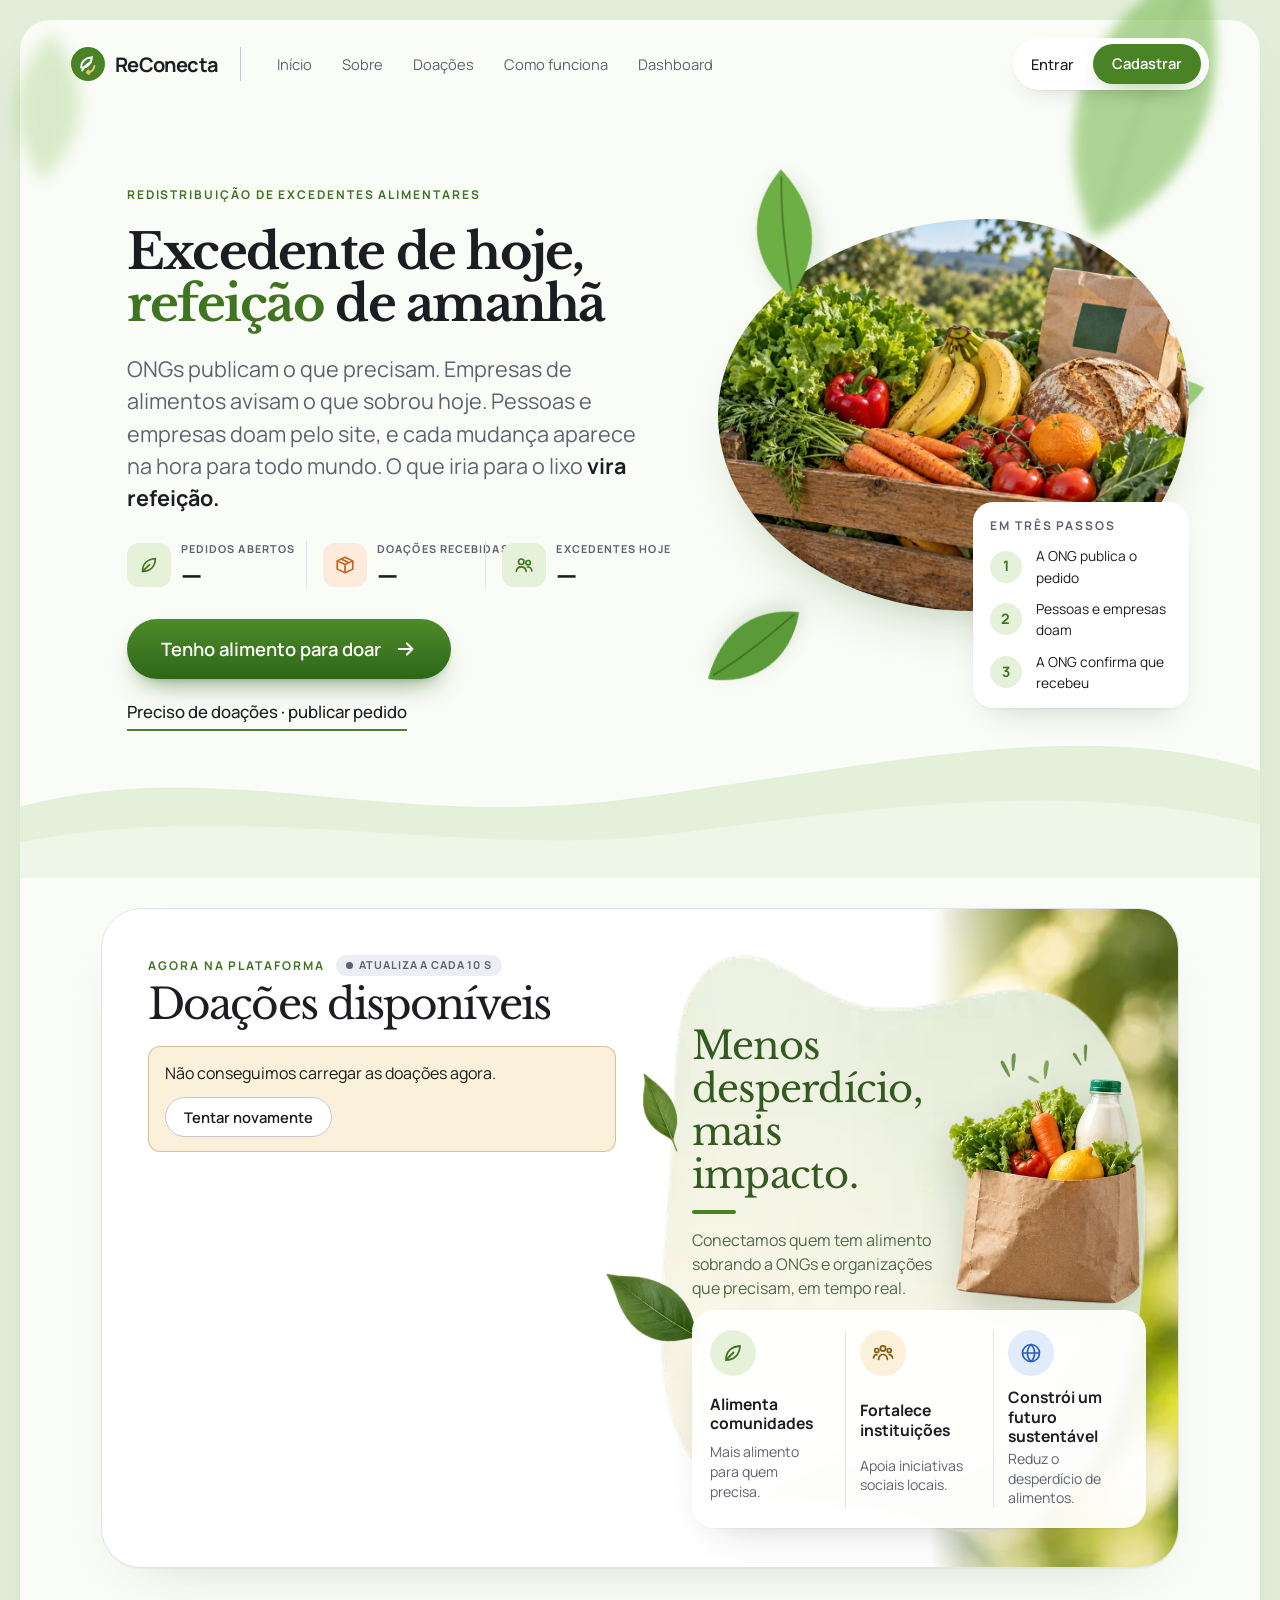
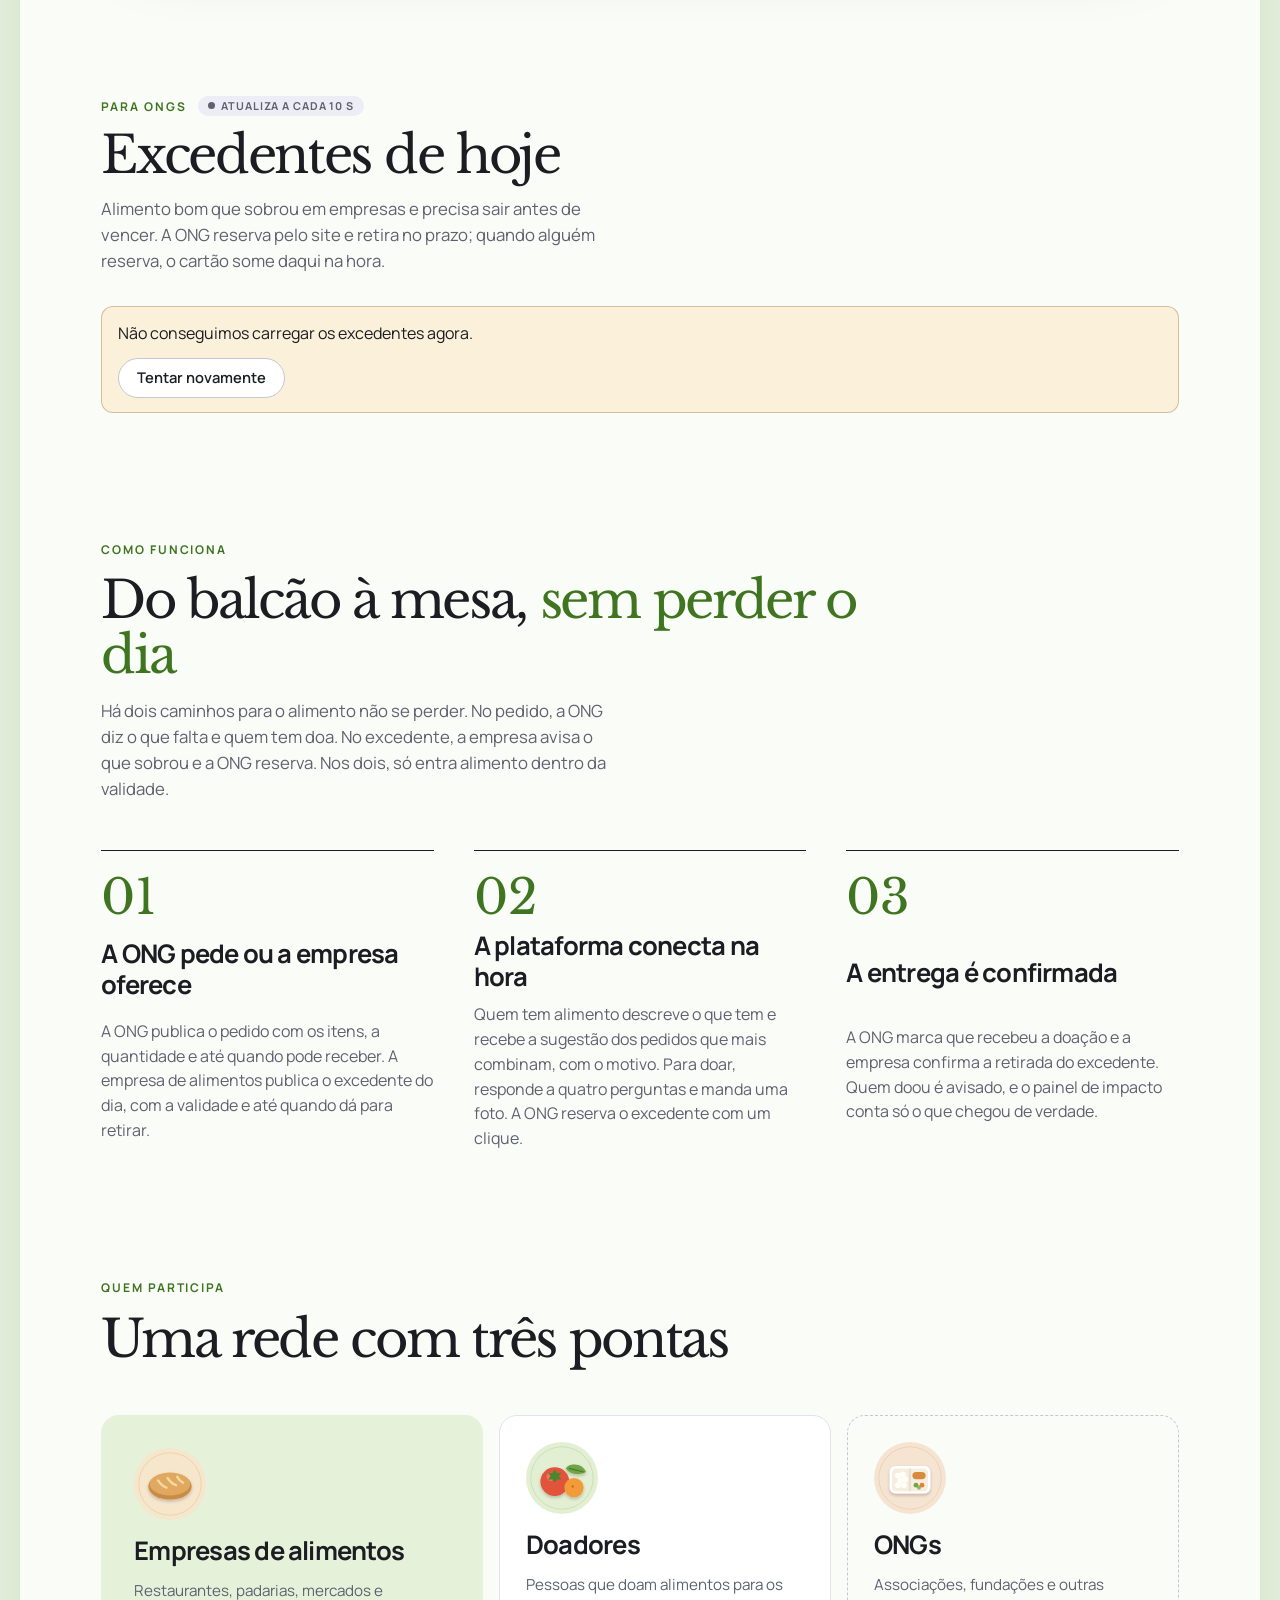
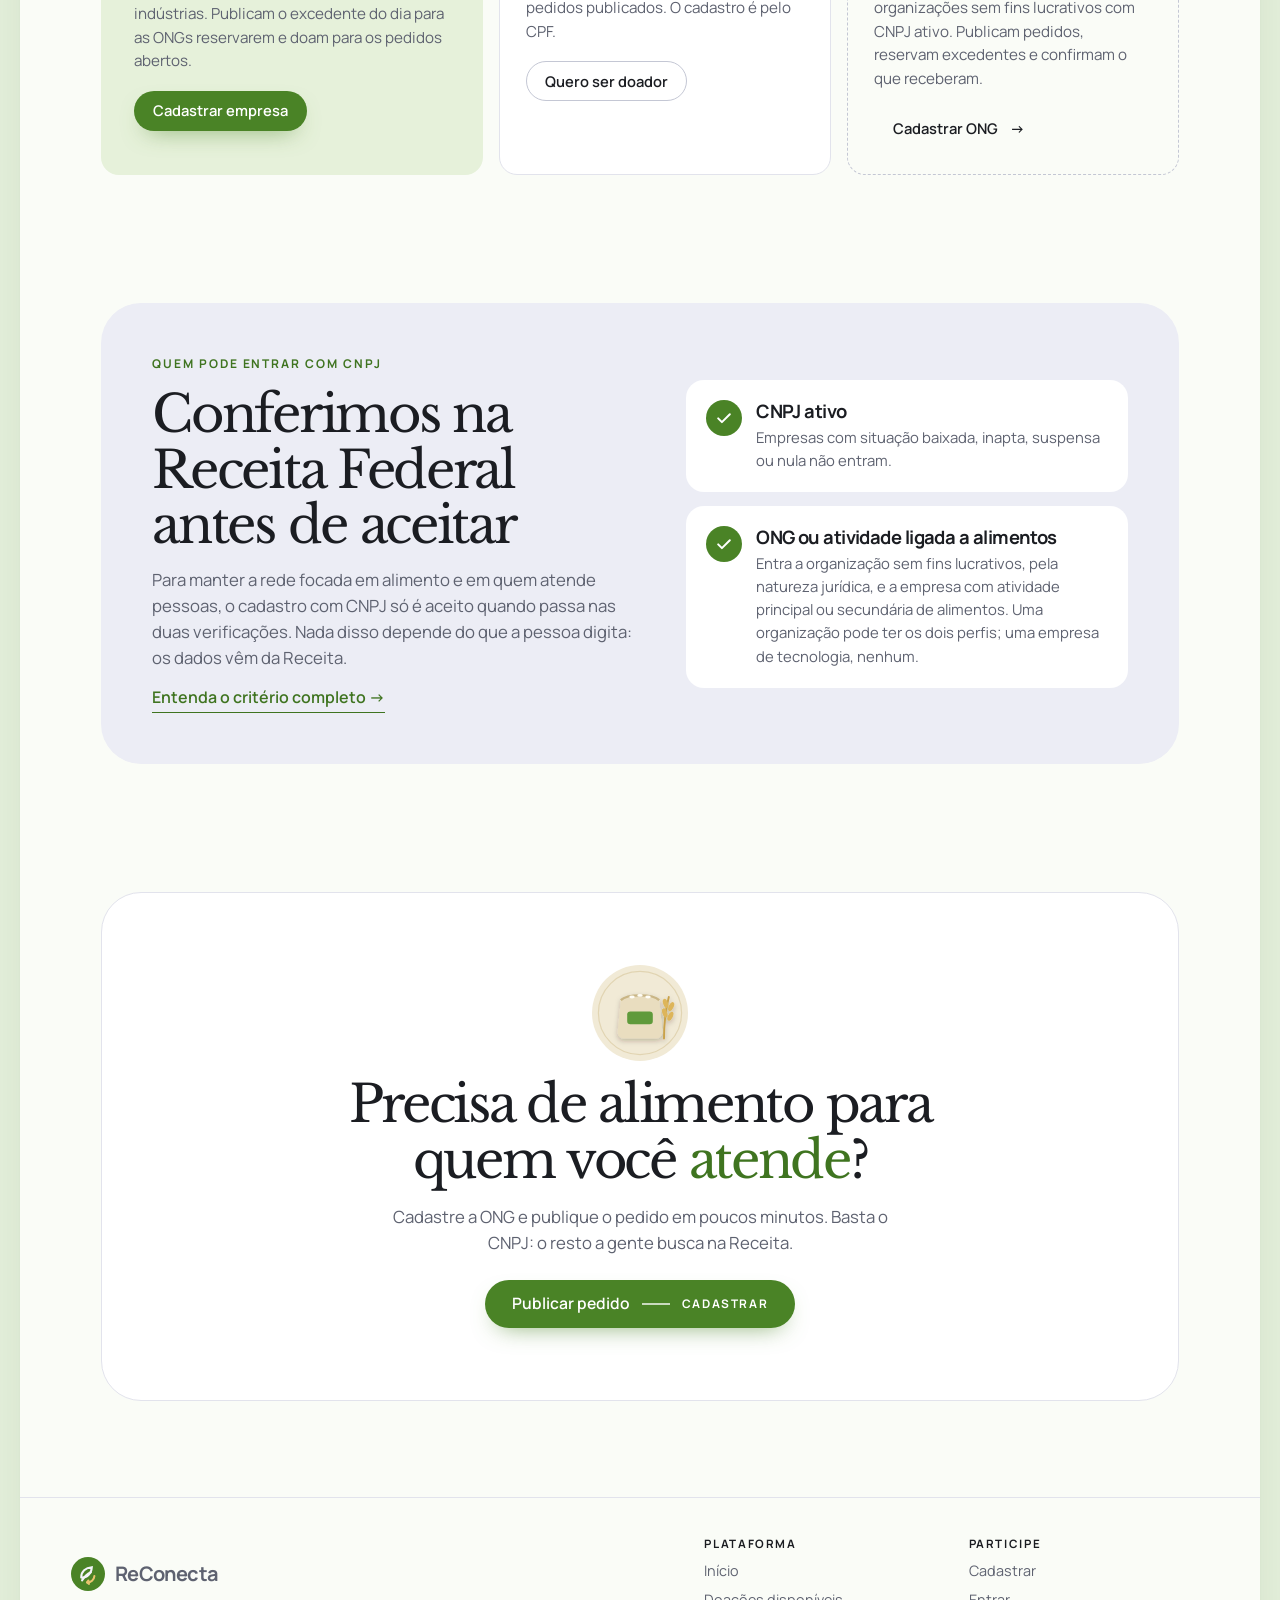
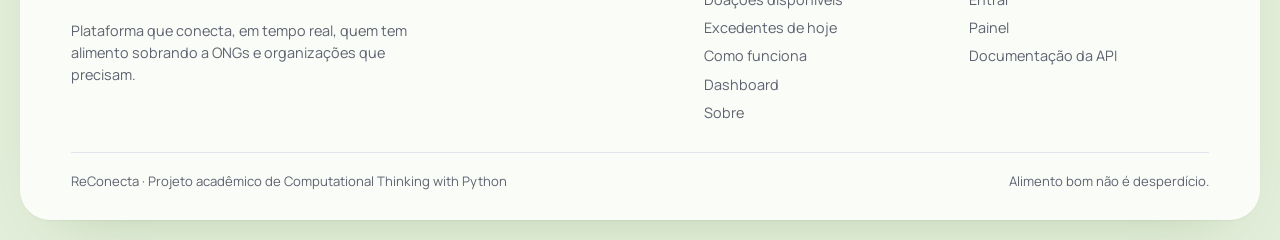
==== commit cc3b6822: "Adiciona recomendação geográfica e rota de coleta - geo.py: coordenadas por cache (hash do endereço)" ====
--- a/static/index.html
+++ b/static/index.html
@@ -313,6 +313,13 @@
         <p class="campo__ajuda" id="assistente-ajuda">Escreva do seu jeito: o alimento, a quantidade e a validade. Não inclua dados pessoais.</p>
         <p class="campo__erro" id="assistente-texto-erro" data-erro></p>
       </div>
+      <div class="campo" id="assistente-cep-campo" hidden>
+        <label class="campo__rotulo" for="assistente-cep">Seu CEP <span class="assistente__opcional">(opcional)</span></label>
+        <input id="assistente-cep" class="campo__entrada campo__entrada--mono assistente__cep" inputmode="numeric"
+               autocomplete="postal-code" maxlength="9" placeholder="00000-000" aria-describedby="assistente-cep-ajuda assistente-cep-erro">
+        <p class="campo__ajuda" id="assistente-cep-ajuda">Para mostrar a que distância fica cada ONG. Usado só nesta busca, sem ficar ligado a você.</p>
+        <p class="campo__erro" id="assistente-cep-erro" data-erro></p>
+      </div>
       <button type="submit" class="btn btn--primario" id="assistente-enviar">Ver para onde doar</button>
     </form>
 
--- a/static/css/home.css
+++ b/static/css/home.css
@@ -513,6 +513,10 @@
 
 button.hero__cta { border: 0; cursor: pointer; font-family: inherit; }
 
+/* a coluna de texto do hero não cresce além da grade: as métricas quebram linha em vez de entrar sob a foto */
+.hero__texto { grid-template-columns: minmax(0, 1fr); }
+@media (min-width: 520px) { .hero__metricas { grid-template-columns: repeat(3, minmax(0, auto)); } }
+
 .ao-vivo {
   display: inline-flex; align-items: center; gap: 6px; margin-left: 8px; vertical-align: 1px;
   padding: 2px 10px; border-radius: var(--pilula);
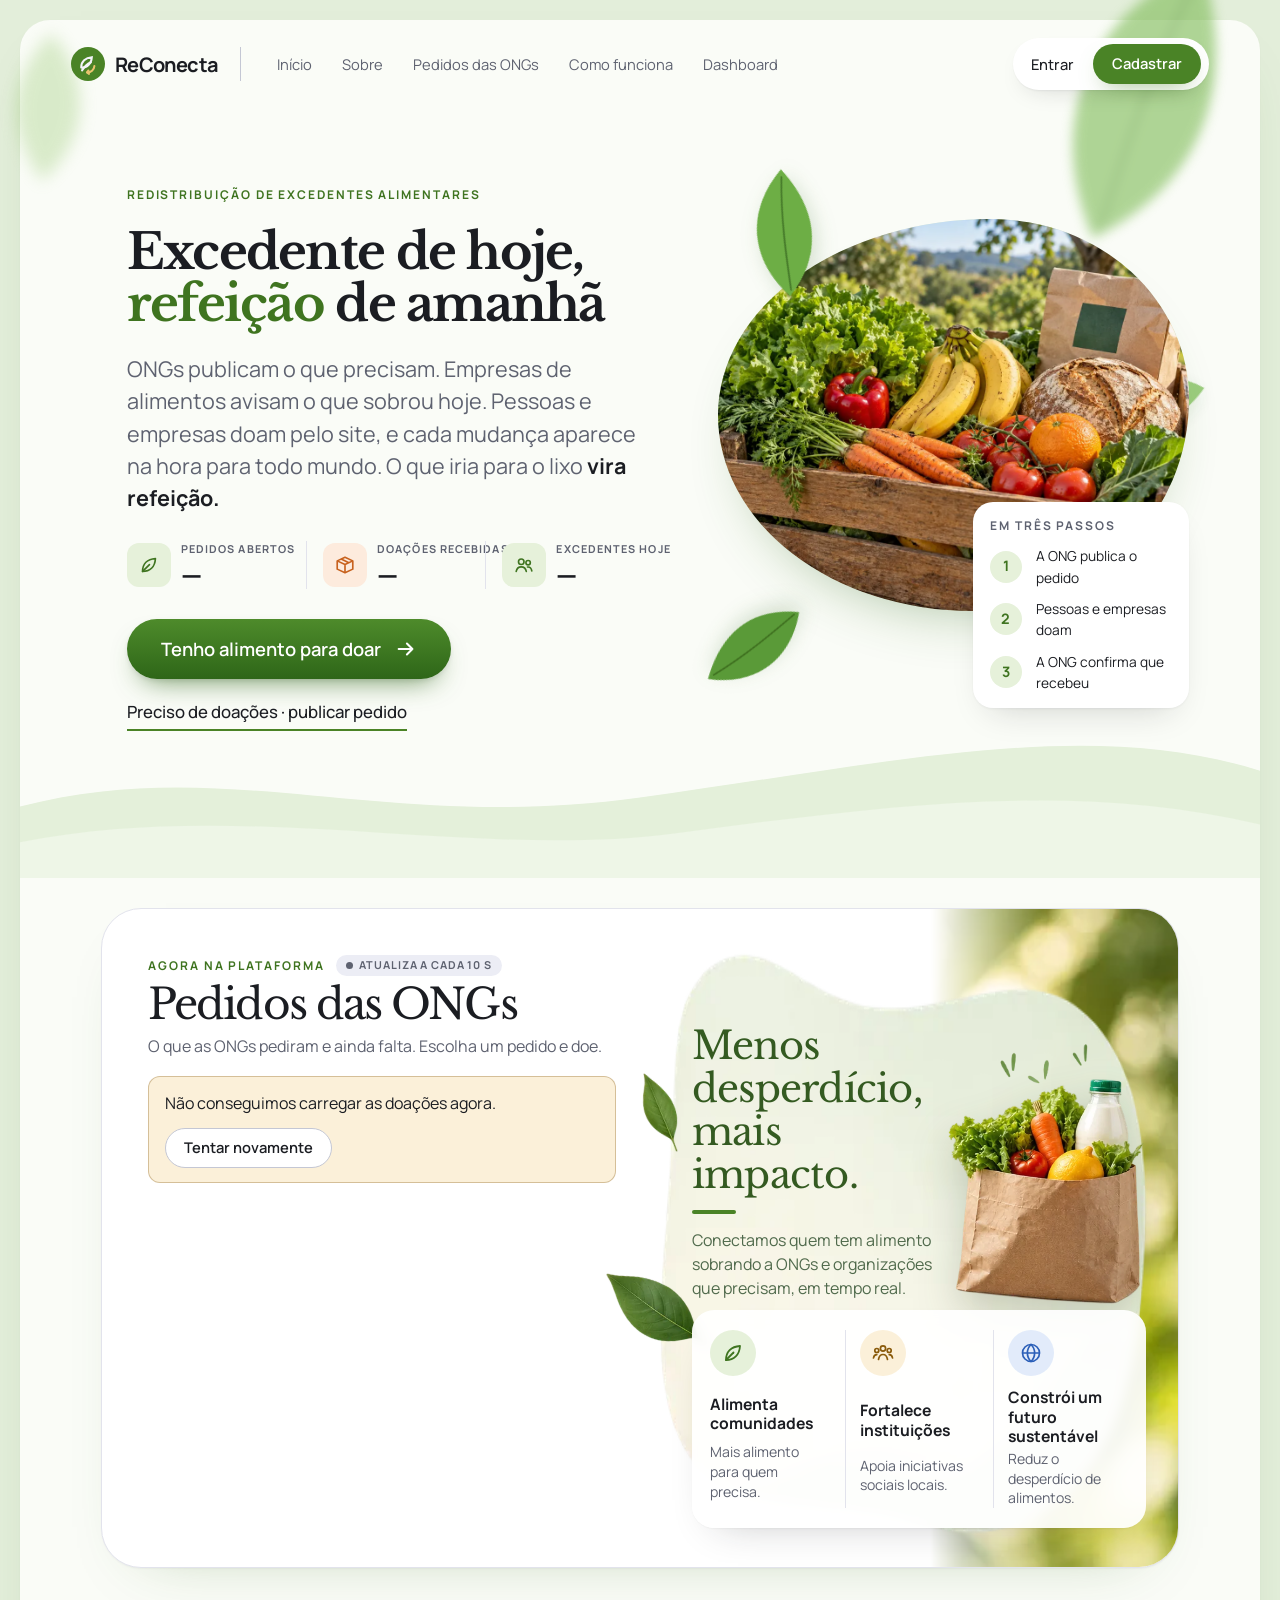
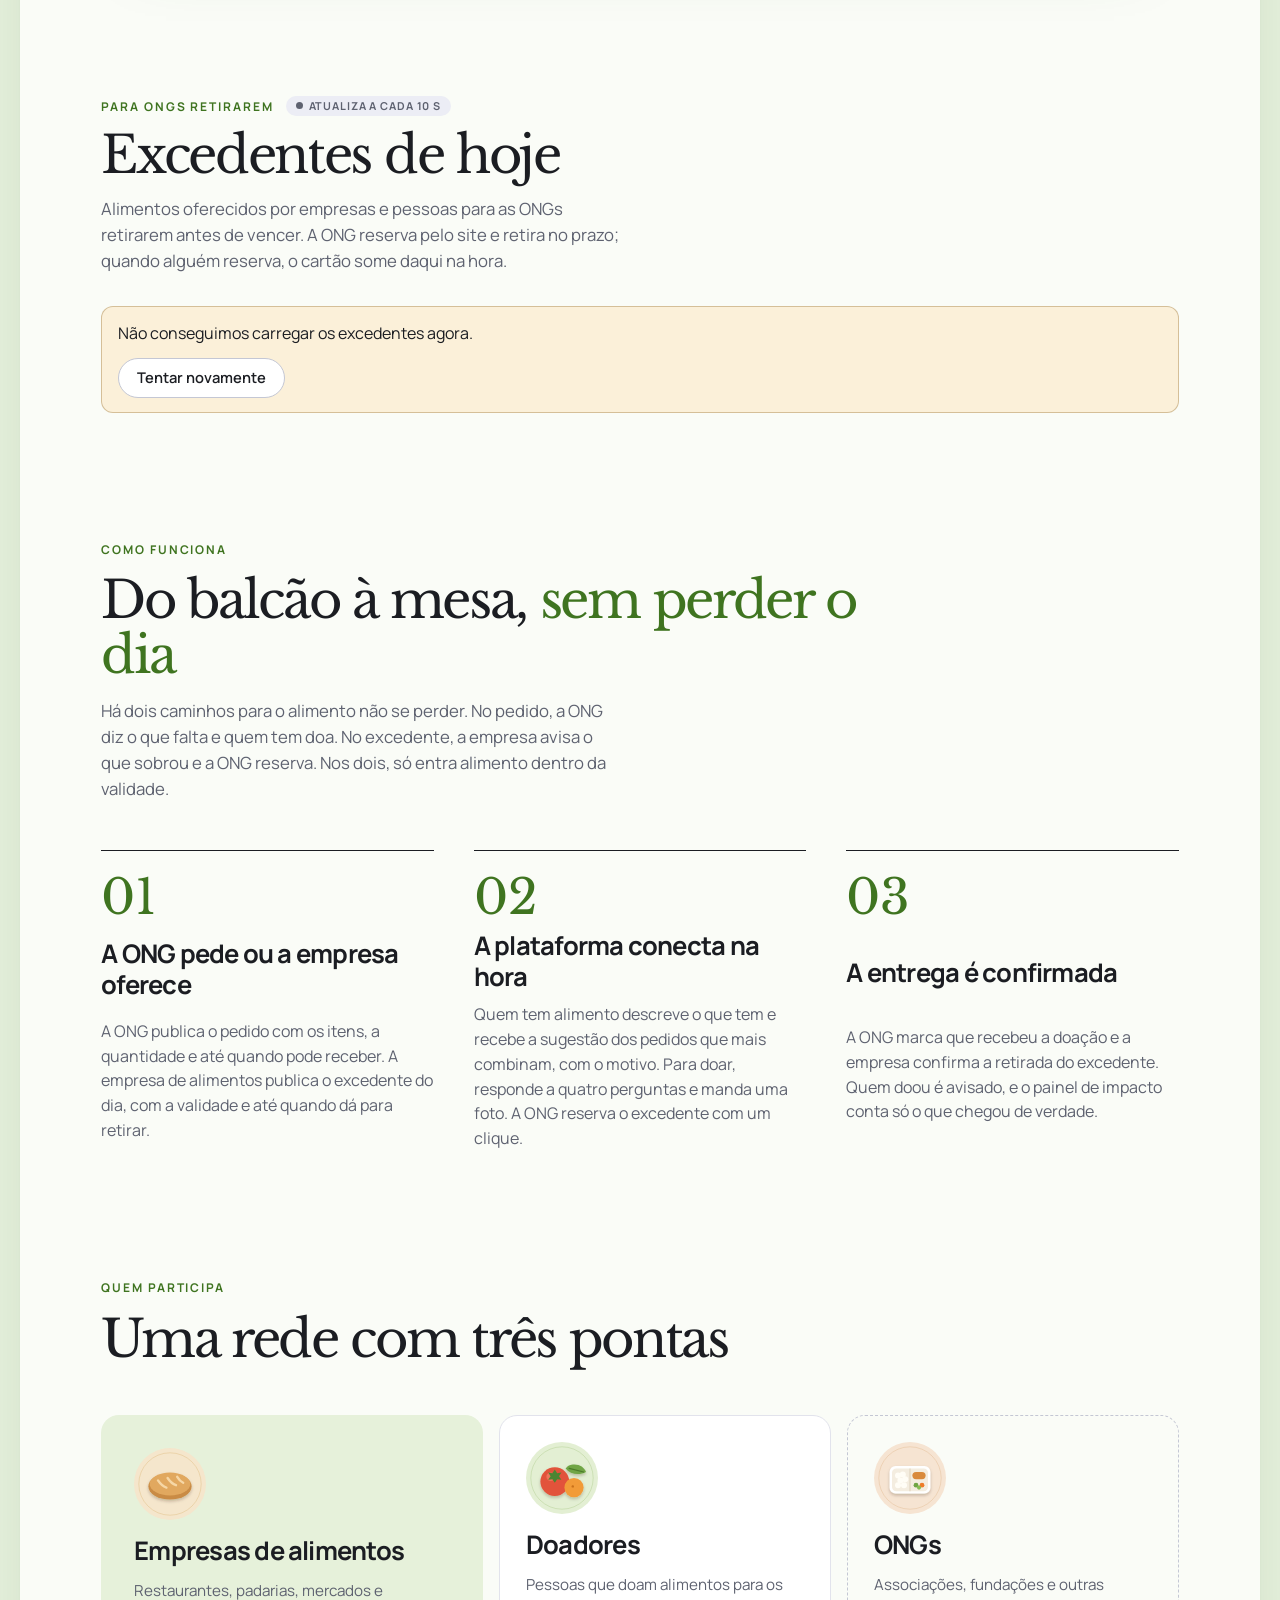
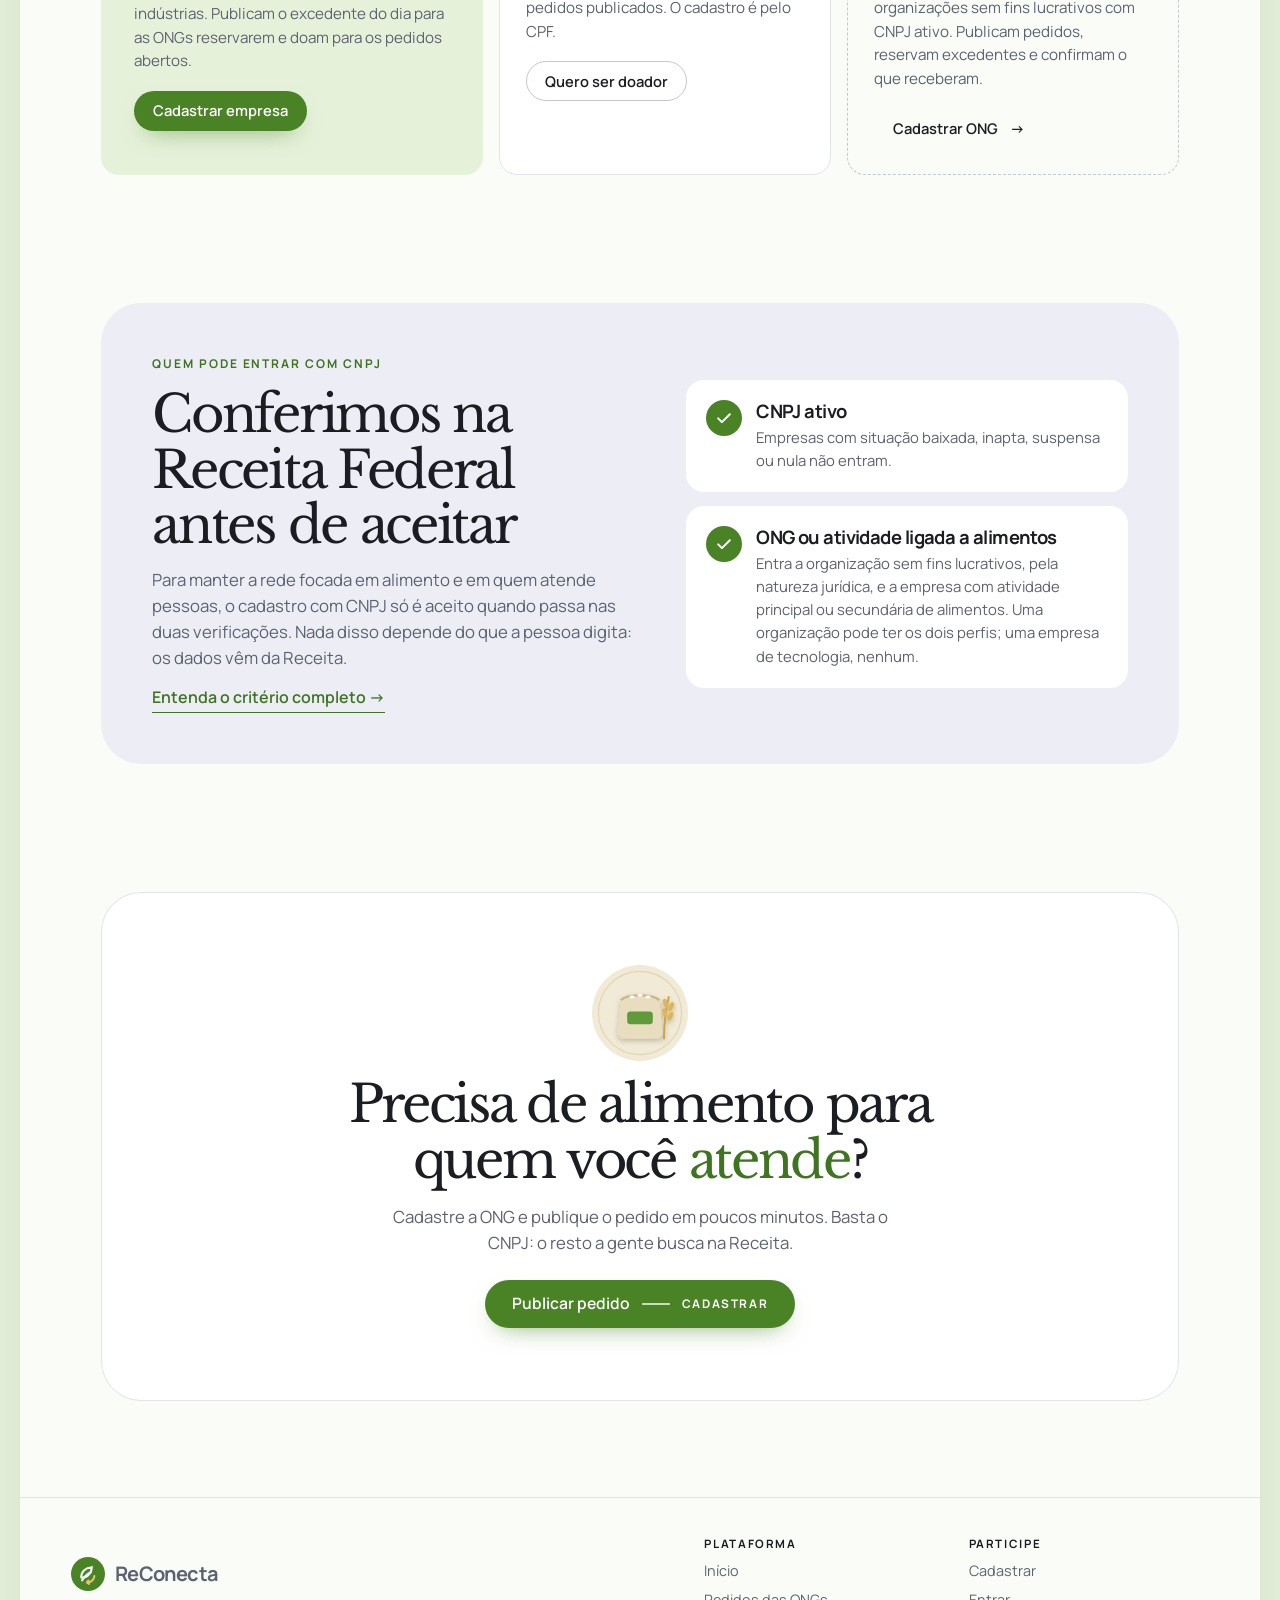
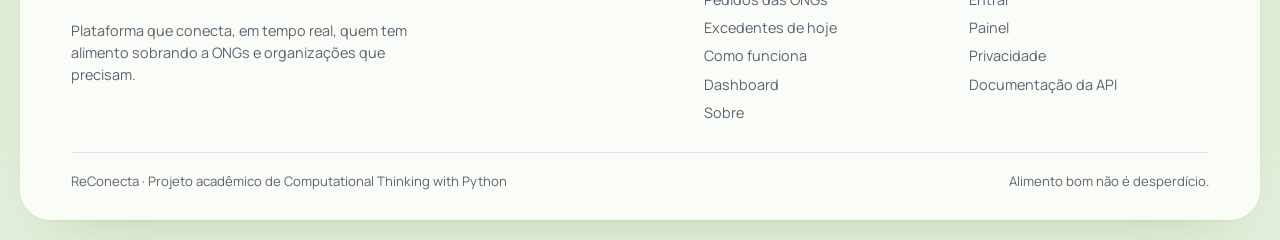
==== commit d938f080: "Pessoa logada é reconhecida na Home e sempre tem um caminho para doar Causa do "pede para logar" est" ====
--- a/static/index.html
+++ b/static/index.html
@@ -111,14 +111,15 @@
       </section>
     </div>
 
-    <!-- ============ DOAÇÕES DISPONÍVEIS ============ -->
+    <!-- ============ PEDIDOS DAS ONGS (doações disponíveis) ============ -->
     <section class="faixa container" id="doacoes" aria-labelledby="doacoes-titulo">
       <div class="faixa__cartao">
         <div class="faixa__principal">
           <div class="faixa__topo">
             <div>
               <p class="sobretitulo sobretitulo--acento">Agora na plataforma <span class="ao-vivo" data-ao-vivo hidden></span></p>
-              <h2 id="doacoes-titulo">Doações disponíveis</h2>
+              <h2 id="doacoes-titulo">Pedidos das ONGs</h2>
+              <p class="faixa__sub" id="doacoes-sub">O que as ONGs pediram e ainda falta. Escolha um pedido e doe.</p>
             </div>
             <div class="faixa__controles" id="carrossel-controles" hidden>
               <button type="button" class="link-seta" id="carrossel-anterior" aria-controls="lista-doacoes"><span aria-hidden="true">←</span> Anterior</button>
@@ -185,9 +186,9 @@
     <section class="secao container excedentes" id="excedentes" aria-labelledby="excedentes-titulo">
       <div class="excedentes__topo">
         <div>
-          <p class="sobretitulo sobretitulo--acento">Para ONGs <span class="ao-vivo" data-ao-vivo hidden></span></p>
+          <p class="sobretitulo sobretitulo--acento">Para ONGs retirarem <span class="ao-vivo" data-ao-vivo hidden></span></p>
           <h2 id="excedentes-titulo">Excedentes de hoje</h2>
-          <p class="lead">Alimento bom que sobrou em empresas e precisa sair antes de vencer. A ONG reserva pelo site e retira no prazo; quando alguém reserva, o cartão some daqui na hora.</p>
+          <p class="lead" id="excedentes-lead">Alimentos oferecidos por empresas e pessoas para as ONGs retirarem antes de vencer. A ONG reserva pelo site e retira no prazo; quando alguém reserva, o cartão some daqui na hora.</p>
         </div>
         <a class="btn btn--secundario btn--pequeno" id="excedentes-publicar" href="/painel#publicar-excedente" hidden>Publicar excedente</a>
       </div>
@@ -236,19 +237,19 @@
           <img src="/static/img/categorias/padaria.svg" width="88" height="88" alt="">
           <h3>Empresas de alimentos</h3>
           <p>Restaurantes, padarias, mercados e indústrias. Publicam o excedente do dia para as ONGs reservarem e doam para os pedidos abertos.</p>
-          <a class="btn btn--primario btn--pequeno" href="/cadastro">Cadastrar empresa</a>
+          <a class="btn btn--primario btn--pequeno" href="/cadastro" data-sessao="empresa">Cadastrar empresa</a>
         </article>
         <article class="publico publico--doador">
           <img src="/static/img/categorias/hortifruti.svg" width="88" height="88" alt="">
           <h3>Doadores</h3>
           <p>Pessoas que doam alimentos para os pedidos publicados. O cadastro é pelo CPF.</p>
-          <a class="btn btn--secundario btn--pequeno" href="/cadastro">Quero ser doador</a>
+          <a class="btn btn--secundario btn--pequeno" href="/cadastro" data-sessao="doador">Quero ser doador</a>
         </article>
         <article class="publico publico--instituicao">
           <img src="/static/img/categorias/refeicoes.svg" width="88" height="88" alt="">
           <h3>ONGs</h3>
           <p>Associações, fundações e outras organizações sem fins lucrativos com CNPJ ativo. Publicam pedidos, reservam excedentes e confirmam o que receberam.</p>
-          <a class="btn btn--fantasma btn--pequeno" href="/cadastro">Cadastrar ONG <span aria-hidden="true">→</span></a>
+          <a class="btn btn--fantasma btn--pequeno" href="/cadastro" data-sessao="ong">Cadastrar ONG <span aria-hidden="true">→</span></a>
         </article>
       </div>
     </section>
@@ -276,12 +277,12 @@
     </section>
 
     <!-- ============ CTA FINAL ============ -->
-    <section class="cta-final container" aria-labelledby="cta-titulo">
+    <section class="cta-final container" id="cta-final" aria-labelledby="cta-titulo">
       <div class="cta-final__cartao">
         <img class="cta-final__img" src="/static/img/categorias/graos.svg" width="120" height="120" alt="">
         <h2 id="cta-titulo">Precisa de alimento para quem você <em>atende</em>?</h2>
         <p class="lead">Cadastre a ONG e publique o pedido em poucos minutos. Basta o CNPJ: o resto a gente busca na Receita.</p>
-        <a class="btn btn--primario" href="/cadastro">Publicar pedido <span class="btn__traco" aria-hidden="true"></span><span class="btn__acao">Cadastrar</span></a>
+        <a class="btn btn--primario" href="/cadastro" data-sessao="cta">Publicar pedido <span class="btn__traco" aria-hidden="true"></span><span class="btn__acao">Cadastrar</span></a>
       </div>
     </section>
   </main>
--- a/static/css/home.css
+++ b/static/css/home.css
@@ -296,6 +296,15 @@
 .categoria--refeicoes  { --cat: #CC4B5A; }
 .categoria--bebidas    { --cat: #8A5CD1; }
 .categoria--outros     { --cat: #7A7F8C; }
+
+/* categorias do estado vazio: só informação, sem link */
+.categorias--info .categoria { min-height: 64px; box-shadow: none; }
+.categorias--info .categoria:hover { transform: none; box-shadow: none; }
+.categorias--info .categoria__icone { width: 48px; height: 48px; border-radius: 12px; }
+.categorias--info .categoria__icone img { width: 38px; height: 38px; }
+.vazio__legenda { margin-top: 18px; font-size: .82rem; font-weight: 700; letter-spacing: .1em; text-transform: uppercase; color: var(--tinta-suave); }
+.faixa__sub { margin-top: 6px; color: var(--tinta-suave); }
+button.vazio__cta { border: 0; cursor: pointer; font-family: inherit; }
 
 /* botões do estado vazio */
 .vazio__acoes { display: flex; flex-wrap: wrap; gap: 14px 18px; margin-top: 8px; }
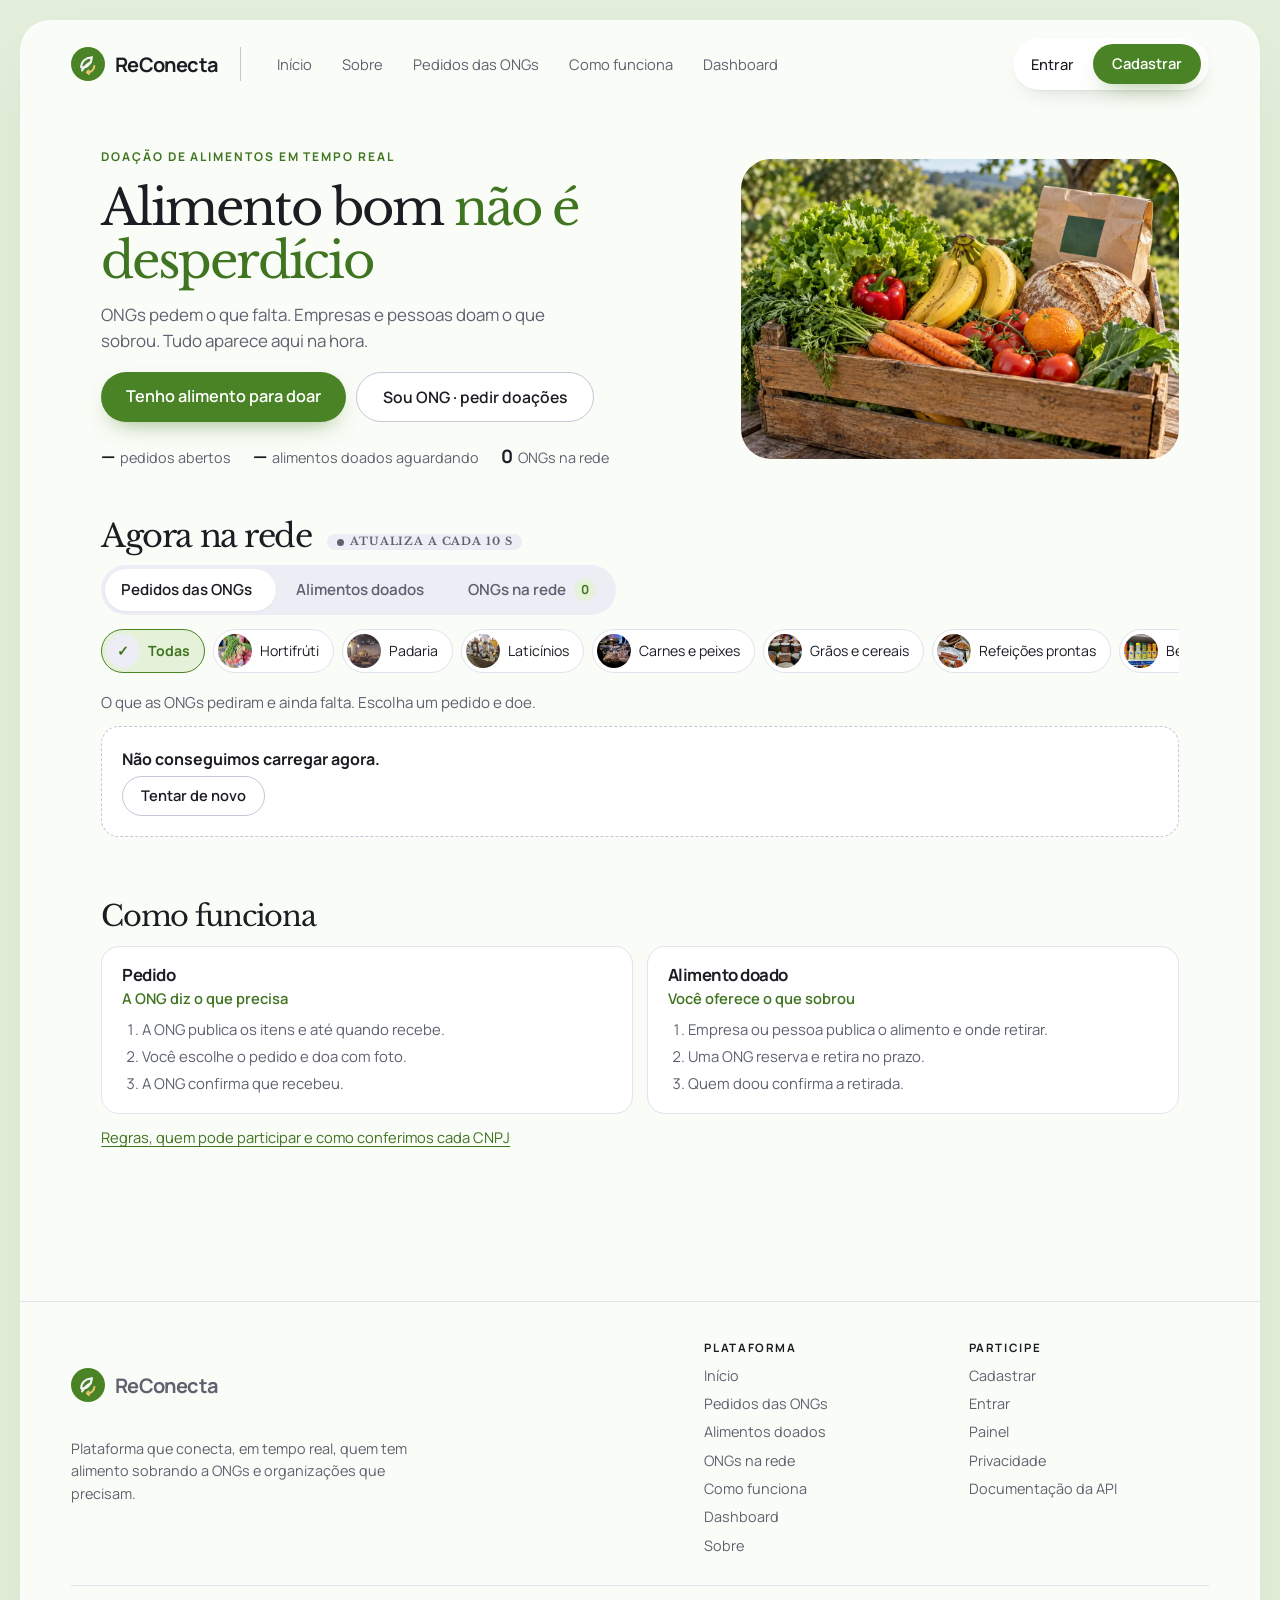
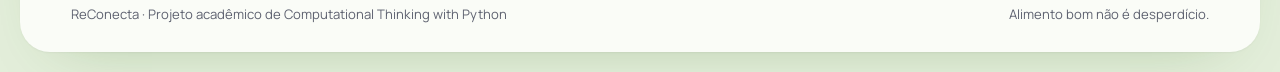
==== commit 97378702: "Home em abas e página do alimento doado compacta Pedido do Lucas: a Home estava confusa e longa (6,3" ====
--- a/static/index.html
+++ b/static/index.html
@@ -4,7 +4,7 @@
   <meta charset="utf-8">
   <meta name="viewport" content="width=device-width, initial-scale=1">
   <title>ReConecta · Alimento bom não é desperdício</title>
-  <meta name="description" content="O ReConecta conecta, em tempo real, quem tem alimento sobrando a ONGs e organizações que precisam. Veja os pedidos abertos, os excedentes de hoje e doe.">
+  <meta name="description" content="O ReConecta conecta, em tempo real, quem tem alimento sobrando a ONGs que precisam. Veja os pedidos das ONGs, os alimentos doados e as ONGs da rede.">
   <meta name="color-scheme" content="light">
   <link rel="icon" type="image/svg+xml" href="/static/img/marca.svg">
   <link rel="preconnect" href="https://fonts.googleapis.com">
@@ -16,274 +16,88 @@
   <script src="/static/js/layout.js" defer></script>
   <script src="/static/js/home.js" defer></script>
 </head>
-<body class="home">
+<body class="home home--r16">
   <header data-layout="cabecalho"></header>
 
   <main id="conteudo">
 
-    <!-- ============ HERO ============ -->
-    <div class="hero-palco">
-      <!-- decoração: folhas desfocadas nos cantos e ondas na base -->
-      <svg class="hero-deco hero-deco--folha-dir" viewBox="0 0 200 260" aria-hidden="true" focusable="false">
-        <path d="M30 250C10 150 50 40 190 10c10 120-40 210-160 240z" fill="#7DBB55"/>
-        <path d="M40 240C80 170 120 100 180 25" fill="none" stroke="#5E9A3A" stroke-width="4" stroke-linecap="round"/>
-      </svg>
-      <svg class="hero-deco hero-deco--folha-esq" viewBox="0 0 200 260" aria-hidden="true" focusable="false">
-        <path d="M30 250C10 150 50 40 190 10c10 120-40 210-160 240z" fill="#9CCB76"/>
-      </svg>
-      <svg class="hero-deco hero-deco--ondas" viewBox="0 0 1440 200" preserveAspectRatio="none" aria-hidden="true" focusable="false">
-        <path d="M0 120C240 60 420 150 720 110s520-90 720-30v120H0z" fill="var(--hero-onda-1)"/>
-        <path d="M0 160c260-50 520 20 760-10s460-60 680-10v60H0z" fill="var(--hero-onda-2)"/>
-      </svg>
-
-      <section class="hero container" aria-labelledby="hero-titulo">
-        <div class="hero__texto">
-          <p class="sobretitulo sobretitulo--acento">Redistribuição de excedentes alimentares</p>
-          <h1 id="hero-titulo">Excedente de hoje, <br><em>refeição</em> de amanhã</h1>
-          <p class="lead">ONGs publicam o que precisam. Empresas de alimentos avisam o que sobrou hoje. Pessoas e empresas doam pelo site, e cada mudança aparece na hora para todo mundo. O que iria para o lixo <strong>vira refeição.</strong></p>
-
-          <ul class="hero__metricas" id="resumo" aria-live="polite" aria-busy="true" aria-label="A plataforma agora">
-            <li class="hero-metrica">
-              <span class="hero-metrica__icone hero-metrica__icone--verde" aria-hidden="true">
-                <svg viewBox="0 0 24 24" focusable="false"><path d="M5 19c0-8 5-13.5 14-14-.5 9-6 14-14 14z" fill="none" stroke="currentColor" stroke-width="1.8" stroke-linejoin="round"/><path d="M5 19l7.5-7.5" fill="none" stroke="currentColor" stroke-width="1.8" stroke-linecap="round"/></svg>
-              </span>
-              <span class="hero-metrica__texto"><span class="hero-metrica__rotulo">pedidos abertos</span><span class="hero-metrica__valor" data-resumo="doacoes">—</span></span>
-            </li>
-            <li class="hero-metrica">
-              <span class="hero-metrica__icone hero-metrica__icone--pessego" aria-hidden="true">
-                <svg viewBox="0 0 24 24" focusable="false"><path d="M3.5 7.5 12 3.5l8.5 4v9L12 20.5l-8.5-4z" fill="none" stroke="currentColor" stroke-width="1.8" stroke-linejoin="round"/><path d="M3.5 7.5 12 11.5l8.5-4M12 11.5v9M7.8 5.5l8.4 4" fill="none" stroke="currentColor" stroke-width="1.8" stroke-linejoin="round"/></svg>
-              </span>
-              <span class="hero-metrica__texto"><span class="hero-metrica__rotulo">doações recebidas</span><span class="hero-metrica__valor" data-resumo="recebidas">—</span></span>
-            </li>
-            <li class="hero-metrica">
-              <span class="hero-metrica__icone hero-metrica__icone--verde" aria-hidden="true">
-                <svg viewBox="0 0 24 24" focusable="false"><circle cx="9" cy="8.5" r="3" fill="none" stroke="currentColor" stroke-width="1.8"/><path d="M3.5 19c.6-3.3 2.8-5 5.5-5s4.9 1.7 5.5 5" fill="none" stroke="currentColor" stroke-width="1.8" stroke-linecap="round"/><circle cx="16.5" cy="9.5" r="2.4" fill="none" stroke="currentColor" stroke-width="1.8"/><path d="M15.8 14.2c2.4-.3 4.2 1.1 4.7 4.3" fill="none" stroke="currentColor" stroke-width="1.8" stroke-linecap="round"/></svg>
-              </span>
-              <span class="hero-metrica__texto"><span class="hero-metrica__rotulo">excedentes hoje</span><span class="hero-metrica__valor" data-resumo="excedentes">—</span></span>
-            </li>
-          </ul>
-
-          <div class="hero__acoes">
-            <button type="button" class="hero__cta" id="hero-cta" aria-haspopup="dialog">
-              <span>Tenho alimento para doar</span>
-              <svg class="hero__cta-seta" viewBox="0 0 24 24" aria-hidden="true" focusable="false"><path d="M4 12h15M13 6l6 6-6 6" fill="none" stroke="currentColor" stroke-width="2.2" stroke-linecap="round" stroke-linejoin="round"/></svg>
-            </button>
-            <a class="hero__secundario" id="hero-secundario" href="/cadastro">Preciso de doações <span aria-hidden="true">·</span> publicar pedido</a>
-          </div>
+    <!-- ============ TOPO: uma frase, duas ações, três números ============ -->
+    <section class="topo container" aria-labelledby="hero-titulo">
+      <div class="topo__texto">
+        <p class="sobretitulo sobretitulo--acento">Doação de alimentos em tempo real</p>
+        <h1 id="hero-titulo">Alimento bom <em>não é desperdício</em></h1>
+        <p class="topo__lead">ONGs pedem o que falta. Empresas e pessoas doam o que sobrou. Tudo aparece aqui na hora.</p>
+        <div class="topo__acoes">
+          <button type="button" class="btn btn--primario topo__cta" id="hero-cta" aria-haspopup="dialog">Tenho alimento para doar</button>
+          <a class="btn btn--secundario" id="hero-secundario" href="/cadastro">Sou ONG · pedir doações</a>
         </div>
-
-        <div class="hero__visual">
-          <div class="hero__forma">
-            <img class="hero__foto" id="hero-foto" src="/static/img/hero/caixote.webp" width="1200" height="900" fetchpriority="high"
-                 alt="Caixote de madeira com alface, pimentão, bananas, cenouras, tomates, laranja e pão">
-          </div>
-          <svg class="hero__folha hero__folha--topo" viewBox="0 0 200 260" aria-hidden="true" focusable="false">
-            <path d="M30 250C10 150 50 40 190 10c10 120-40 210-160 240z" fill="#6DAE45"/>
-            <path d="M40 240C80 170 120 100 180 25" fill="none" stroke="#467A2A" stroke-width="4" stroke-linecap="round"/>
-          </svg>
-          <svg class="hero__folha hero__folha--base" viewBox="0 0 200 260" aria-hidden="true" focusable="false">
-            <path d="M30 250C10 150 50 40 190 10c10 120-40 210-160 240z" fill="#5A9A38"/>
-            <path d="M40 240C80 170 120 100 180 25" fill="none" stroke="#3E6F1F" stroke-width="4" stroke-linecap="round"/>
-          </svg>
-          <svg class="hero__folha hero__folha--lado" viewBox="0 0 200 260" aria-hidden="true" focusable="false">
-            <path d="M30 250C10 150 50 40 190 10c10 120-40 210-160 240z" fill="#8CC56A"/>
-          </svg>
-
-          <article class="cartao cartao--flutuante hero__cartao hero__cartao--doacao" id="ultima-doacao" aria-live="polite" aria-busy="true">
-            <span class="hero__cartao-icone" aria-hidden="true">
-              <svg viewBox="0 0 24 24" focusable="false"><path d="M3.5 7.5 12 3.5l8.5 4v9L12 20.5l-8.5-4z" fill="none" stroke="currentColor" stroke-width="1.8" stroke-linejoin="round"/><path d="M3.5 7.5 12 11.5l8.5-4M12 11.5v9M7.8 5.5l8.4 4" fill="none" stroke="currentColor" stroke-width="1.8" stroke-linejoin="round"/></svg>
-            </span>
-            <div class="hero__cartao-corpo" id="ultima-doacao-corpo">
-              <p class="sobretitulo">Doações abertas</p>
-              <div class="esqueleto" aria-hidden="true"><span></span><span></span><span></span></div>
-            </div>
-          </article>
-
-          <article class="cartao cartao--flutuante hero__cartao hero__cartao--passos" aria-labelledby="passos-titulo">
-            <p class="sobretitulo" id="passos-titulo">Em três passos</p>
-            <ol class="mini-passos">
-              <li><span class="mini-passos__n">1</span> <span>A ONG publica o pedido</span></li>
-              <li><span class="mini-passos__n">2</span> <span>Pessoas e empresas doam</span></li>
-              <li><span class="mini-passos__n">3</span> <span>A ONG confirma que recebeu</span></li>
-            </ol>
-          </article>
-        </div>
-      </section>
-    </div>
-
-    <!-- ============ PEDIDOS DAS ONGS (doações disponíveis) ============ -->
-    <section class="faixa container" id="doacoes" aria-labelledby="doacoes-titulo">
-      <div class="faixa__cartao">
-        <div class="faixa__principal">
-          <div class="faixa__topo">
-            <div>
-              <p class="sobretitulo sobretitulo--acento">Agora na plataforma <span class="ao-vivo" data-ao-vivo hidden></span></p>
-              <h2 id="doacoes-titulo">Pedidos das ONGs</h2>
-              <p class="faixa__sub" id="doacoes-sub">O que as ONGs pediram e ainda falta. Escolha um pedido e doe.</p>
-            </div>
-            <div class="faixa__controles" id="carrossel-controles" hidden>
-              <button type="button" class="link-seta" id="carrossel-anterior" aria-controls="lista-doacoes"><span aria-hidden="true">←</span> Anterior</button>
-              <button type="button" class="link-seta" id="carrossel-proximo" aria-controls="lista-doacoes">Próximo <span aria-hidden="true">→</span></button>
-            </div>
-          </div>
-          <div id="doacoes-conteudo" aria-live="polite" aria-busy="true">
-            <ul class="carrossel" aria-hidden="true">
-              <li class="doacao doacao--esqueleto"><span class="doacao__img"></span><div class="esqueleto"><span></span><span></span><span></span></div></li>
-              <li class="doacao doacao--esqueleto"><span class="doacao__img"></span><div class="esqueleto"><span></span><span></span><span></span></div></li>
-            </ul>
-          </div>
-        </div>
-
-        <!-- painel de impacto: texto real; imagens só decorativas -->
-        <aside class="impacto" aria-labelledby="impacto-titulo">
-          <div class="impacto__fundo" aria-hidden="true">
-            <img class="impacto__bokeh" src="/static/img/doacoes/bokeh.webp" alt="" width="218" height="420" loading="lazy" decoding="async">
-            <img class="impacto__blob" src="/static/img/doacoes/blob-1.webp" alt="" width="400" height="339" loading="lazy" decoding="async">
-            <img class="impacto__folha impacto__folha--1" src="/static/img/doacoes/folha-3.webp" alt="" width="59" height="126" loading="lazy" decoding="async">
-            <img class="impacto__folha impacto__folha--2" src="/static/img/doacoes/folha-1.webp" alt="" width="156" height="140" loading="lazy" decoding="async">
-            <img class="impacto__folha impacto__folha--3" src="/static/img/doacoes/folha-6.webp" alt="" width="84" height="76" loading="lazy" decoding="async">
-          </div>
-
-          <div class="impacto__texto">
-            <h3 id="impacto-titulo">Menos desperdício, <span>mais impacto.</span></h3>
-            <span class="impacto__fio" aria-hidden="true"></span>
-            <p>Conectamos quem tem alimento sobrando a ONGs e organizações que precisam, em tempo real.</p>
-          </div>
-
-          <div class="impacto__sacola" aria-hidden="true">
-            <img class="impacto__brotos" src="/static/img/doacoes/brotos.webp" alt="" width="259" height="124" loading="lazy" decoding="async">
-            <img class="impacto__sacola-img" src="/static/img/doacoes/sacola.webp" alt="" width="324" height="372" loading="lazy" decoding="async">
-          </div>
-
-          <ul class="impacto__cartao">
-            <li class="impacto__item">
-              <span class="impacto__icone impacto__icone--verde" aria-hidden="true">
-                <svg viewBox="0 0 24 24" focusable="false"><path d="M5 19c0-8 5-13.5 14-14-.5 9-6 14-14 14z" fill="none" stroke="currentColor" stroke-width="1.8" stroke-linejoin="round"/><path d="M5 19l7.5-7.5" fill="none" stroke="currentColor" stroke-width="1.8" stroke-linecap="round"/></svg>
-              </span>
-              <strong>Alimenta comunidades</strong>
-              <span>Mais alimento para quem precisa.</span>
-            </li>
-            <li class="impacto__item">
-              <span class="impacto__icone impacto__icone--ambar" aria-hidden="true">
-                <svg viewBox="0 0 24 24" focusable="false"><circle cx="12" cy="7.5" r="2.6" fill="none" stroke="currentColor" stroke-width="1.7"/><circle cx="5.8" cy="9.5" r="2" fill="none" stroke="currentColor" stroke-width="1.7"/><circle cx="18.2" cy="9.5" r="2" fill="none" stroke="currentColor" stroke-width="1.7"/><path d="M7.5 18.5c.5-3.2 2.3-5 4.5-5s4 1.8 4.5 5M2.5 17c.3-2.2 1.5-3.4 3.3-3.4M21.5 17c-.3-2.2-1.5-3.4-3.3-3.4" fill="none" stroke="currentColor" stroke-width="1.7" stroke-linecap="round"/></svg>
-              </span>
-              <strong>Fortalece instituições</strong>
-              <span>Apoia iniciativas sociais locais.</span>
-            </li>
-            <li class="impacto__item">
-              <span class="impacto__icone impacto__icone--azul" aria-hidden="true">
-                <svg viewBox="0 0 24 24" focusable="false"><circle cx="12" cy="12" r="8.5" fill="none" stroke="currentColor" stroke-width="1.7"/><path d="M3.5 12h17M12 3.5c2.4 2.3 3.6 5.1 3.6 8.5s-1.2 6.2-3.6 8.5c-2.4-2.3-3.6-5.1-3.6-8.5s1.2-6.2 3.6-8.5z" fill="none" stroke="currentColor" stroke-width="1.7" stroke-linejoin="round"/></svg>
-              </span>
-              <strong>Constrói um futuro sustentável</strong>
-              <span>Reduz o desperdício de alimentos.</span>
-            </li>
-          </ul>
-        </aside>
+        <ul class="topo__numeros" id="resumo" aria-live="polite" aria-busy="true" aria-label="A rede agora">
+          <li><strong data-resumo="pedidos">—</strong> <span>pedidos abertos</span></li>
+          <li><strong data-resumo="doados">—</strong> <span>alimentos doados aguardando</span></li>
+          <li><strong data-resumo="ongs">—</strong> <span>ONGs na rede</span></li>
+        </ul>
+      </div>
+      <div class="topo__foto">
+        <img id="hero-foto" src="/static/img/hero/caixote.webp" width="1200" height="900" fetchpriority="high"
+             alt="Caixote de madeira com alface, pimentão, bananas, cenouras, tomates, laranja e pão">
       </div>
     </section>
 
-    <!-- ============ EXCEDENTES DE HOJE ============ -->
-    <section class="secao container excedentes" id="excedentes" aria-labelledby="excedentes-titulo">
-      <div class="excedentes__topo">
-        <div>
-          <p class="sobretitulo sobretitulo--acento">Para ONGs retirarem <span class="ao-vivo" data-ao-vivo hidden></span></p>
-          <h2 id="excedentes-titulo">Excedentes de hoje</h2>
-          <p class="lead" id="excedentes-lead">Alimentos oferecidos por empresas e pessoas para as ONGs retirarem antes de vencer. A ONG reserva pelo site e retira no prazo; quando alguém reserva, o cartão some daqui na hora.</p>
+    <!-- ============ AGORA NA REDE: pedidos | alimentos doados | ONGs ============ -->
+    <section class="rede container" id="doacoes" aria-labelledby="rede-titulo">
+      <span id="excedentes" class="rede__ancora" aria-hidden="true"></span>
+      <span id="ongs" class="rede__ancora" aria-hidden="true"></span>
+      <div class="rede__cabeca">
+        <h2 id="rede-titulo">Agora na rede <span class="ao-vivo" data-ao-vivo hidden></span></h2>
+      </div>
+
+      <div class="abas" role="tablist" aria-label="O que ver">
+        <button type="button" class="aba" role="tab" id="aba-pedidos" aria-controls="rede-painel" aria-selected="true" data-aba="pedidos">
+          Pedidos das ONGs <span class="aba__n" data-conta="pedidos"></span></button>
+        <button type="button" class="aba" role="tab" id="aba-doados" aria-controls="rede-painel" aria-selected="false" tabindex="-1" data-aba="doados">
+          Alimentos doados <span class="aba__n" data-conta="doados"></span></button>
+        <button type="button" class="aba" role="tab" id="aba-ongs" aria-controls="rede-painel" aria-selected="false" tabindex="-1" data-aba="ongs">
+          ONGs na rede <span class="aba__n" data-conta="ongs"></span></button>
+      </div>
+
+      <div class="filtro" id="filtro" role="group" aria-label="Filtrar por categoria"></div>
+
+      <div class="rede__painel" id="rede-painel" role="tabpanel" aria-labelledby="aba-pedidos" tabindex="0">
+        <p class="rede__explica" id="rede-explica">O que as ONGs pediram e ainda falta. Escolha um pedido e doe.</p>
+        <div id="rede-conteudo" aria-live="polite" aria-busy="true">
+          <ul class="grade" aria-hidden="true">
+            <li class="cartao-rede cartao-rede--esqueleto"></li>
+            <li class="cartao-rede cartao-rede--esqueleto"></li>
+            <li class="cartao-rede cartao-rede--esqueleto"></li>
+          </ul>
         </div>
-        <a class="btn btn--secundario btn--pequeno" id="excedentes-publicar" href="/painel#publicar-excedente" hidden>Publicar excedente</a>
-      </div>
-      <div id="excedentes-conteudo" aria-busy="true">
-        <ul class="excedentes__lista" aria-hidden="true">
-          <li class="excedente excedente--esqueleto"><div class="esqueleto"><span></span><span></span><span></span></div></li>
-          <li class="excedente excedente--esqueleto"><div class="esqueleto"><span></span><span></span><span></span></div></li>
-        </ul>
       </div>
     </section>
 
-    <!-- ============ COMO FUNCIONA ============ -->
-    <section class="secao container" id="como-funciona" aria-labelledby="como-titulo">
-      <div class="secao__cabeca">
-        <p class="sobretitulo sobretitulo--acento">Como funciona</p>
-        <h2 id="como-titulo">Do balcão à mesa, <em>sem perder o dia</em></h2>
-        <p class="lead">Há dois caminhos para o alimento não se perder. No pedido, a ONG diz o que falta e quem tem doa. No excedente, a empresa avisa o que sobrou e a ONG reserva. Nos dois, só entra alimento dentro da validade.</p>
-      </div>
-      <ol class="passos">
-        <li class="passo">
-          <span class="passo__n" aria-hidden="true">01</span>
-          <h3>A ONG pede ou a empresa oferece</h3>
-          <p>A ONG publica o pedido com os itens, a quantidade e até quando pode receber. A empresa de alimentos publica o excedente do dia, com a validade e até quando dá para retirar.</p>
-        </li>
-        <li class="passo">
-          <span class="passo__n" aria-hidden="true">02</span>
-          <h3>A plataforma conecta na hora</h3>
-          <p>Quem tem alimento descreve o que tem e recebe a sugestão dos pedidos que mais combinam, com o motivo. Para doar, responde a quatro perguntas e manda uma foto. A ONG reserva o excedente com um clique.</p>
-        </li>
-        <li class="passo">
-          <span class="passo__n" aria-hidden="true">03</span>
-          <h3>A entrega é confirmada</h3>
-          <p>A ONG marca que recebeu a doação e a empresa confirma a retirada do excedente. Quem doou é avisado, e o painel de impacto conta só o que chegou de verdade.</p>
-        </li>
-      </ol>
-    </section>
-
-    <!-- ============ PARA QUEM ============ -->
-    <section class="secao container" aria-labelledby="quem-titulo">
-      <div class="secao__cabeca">
-        <p class="sobretitulo sobretitulo--acento">Quem participa</p>
-        <h2 id="quem-titulo">Uma rede com três pontas</h2>
-      </div>
-      <div class="publicos">
-        <article class="publico publico--empresa">
-          <img src="/static/img/categorias/padaria.svg" width="88" height="88" alt="">
-          <h3>Empresas de alimentos</h3>
-          <p>Restaurantes, padarias, mercados e indústrias. Publicam o excedente do dia para as ONGs reservarem e doam para os pedidos abertos.</p>
-          <a class="btn btn--primario btn--pequeno" href="/cadastro" data-sessao="empresa">Cadastrar empresa</a>
+    <!-- ============ COMO FUNCIONA: as duas formas de doar, em seis linhas ============ -->
+    <section class="como container" id="como-funciona" aria-labelledby="como-titulo">
+      <h2 id="como-titulo">Como funciona</h2>
+      <div class="como__grade">
+        <article class="como__cartao">
+          <h3>Pedido</h3>
+          <p class="como__quem">A ONG diz o que precisa</p>
+          <ol>
+            <li>A ONG publica os itens e até quando recebe.</li>
+            <li>Você escolhe o pedido e doa com foto.</li>
+            <li>A ONG confirma que recebeu.</li>
+          </ol>
         </article>
-        <article class="publico publico--doador">
-          <img src="/static/img/categorias/hortifruti.svg" width="88" height="88" alt="">
-          <h3>Doadores</h3>
-          <p>Pessoas que doam alimentos para os pedidos publicados. O cadastro é pelo CPF.</p>
-          <a class="btn btn--secundario btn--pequeno" href="/cadastro" data-sessao="doador">Quero ser doador</a>
-        </article>
-        <article class="publico publico--instituicao">
-          <img src="/static/img/categorias/refeicoes.svg" width="88" height="88" alt="">
-          <h3>ONGs</h3>
-          <p>Associações, fundações e outras organizações sem fins lucrativos com CNPJ ativo. Publicam pedidos, reservam excedentes e confirmam o que receberam.</p>
-          <a class="btn btn--fantasma btn--pequeno" href="/cadastro" data-sessao="ong">Cadastrar ONG <span aria-hidden="true">→</span></a>
+        <article class="como__cartao">
+          <h3>Alimento doado</h3>
+          <p class="como__quem">Você oferece o que sobrou</p>
+          <ol>
+            <li>Empresa ou pessoa publica o alimento e onde retirar.</li>
+            <li>Uma ONG reserva e retira no prazo.</li>
+            <li>Quem doou confirma a retirada.</li>
+          </ol>
         </article>
       </div>
-    </section>
-
-    <!-- ============ CRITÉRIO ============ -->
-    <section class="secao container" aria-labelledby="criterio-titulo">
-      <div class="criterio">
-        <div class="criterio__texto">
-          <p class="sobretitulo sobretitulo--acento">Quem pode entrar com CNPJ</p>
-          <h2 id="criterio-titulo">Conferimos na Receita Federal antes de aceitar</h2>
-          <p class="lead">Para manter a rede focada em alimento e em quem atende pessoas, o cadastro com CNPJ só é aceito quando passa nas duas verificações. Nada disso depende do que a pessoa digita: os dados vêm da Receita.</p>
-          <a class="link-sobre" href="/sobre#criterio">Entenda o critério completo <span aria-hidden="true">→</span></a>
-        </div>
-        <ul class="checagens">
-          <li class="checagem">
-            <span class="checagem__icone" aria-hidden="true"><svg viewBox="0 0 24 24" focusable="false"><path d="M5 12.5l4.5 4.5L19 7.5" fill="none" stroke="currentColor" stroke-width="2.4" stroke-linecap="round" stroke-linejoin="round"/></svg></span>
-            <div><h3>CNPJ ativo</h3><p>Empresas com situação baixada, inapta, suspensa ou nula não entram.</p></div>
-          </li>
-          <li class="checagem">
-            <span class="checagem__icone" aria-hidden="true"><svg viewBox="0 0 24 24" focusable="false"><path d="M5 12.5l4.5 4.5L19 7.5" fill="none" stroke="currentColor" stroke-width="2.4" stroke-linecap="round" stroke-linejoin="round"/></svg></span>
-            <div><h3>ONG ou atividade ligada a alimentos</h3><p>Entra a organização sem fins lucrativos, pela natureza jurídica, e a empresa com atividade principal ou secundária de alimentos. Uma organização pode ter os dois perfis; uma empresa de tecnologia, nenhum.</p></div>
-          </li>
-        </ul>
-      </div>
-    </section>
-
-    <!-- ============ CTA FINAL ============ -->
-    <section class="cta-final container" id="cta-final" aria-labelledby="cta-titulo">
-      <div class="cta-final__cartao">
-        <img class="cta-final__img" src="/static/img/categorias/graos.svg" width="120" height="120" alt="">
-        <h2 id="cta-titulo">Precisa de alimento para quem você <em>atende</em>?</h2>
-        <p class="lead">Cadastre a ONG e publique o pedido em poucos minutos. Basta o CNPJ: o resto a gente busca na Receita.</p>
-        <a class="btn btn--primario" href="/cadastro" data-sessao="cta">Publicar pedido <span class="btn__traco" aria-hidden="true"></span><span class="btn__acao">Cadastrar</span></a>
-      </div>
+      <p class="como__mais"><a href="/sobre">Regras, quem pode participar e como conferimos cada CNPJ</a></p>
     </section>
   </main>
 
--- a/static/css/base.css
+++ b/static/css/base.css
@@ -297,6 +297,9 @@
 .cabecalho__aba a:not(.btn):hover { background: var(--superficie-2); }
 .cabecalho__aba a[aria-current="page"]:not(.btn) { font-weight: 700; }
 .cabecalho__ola { font-size: .92rem; color: var(--tinta-suave); padding: 8px 12px; white-space: nowrap; overflow: hidden; text-overflow: ellipsis; max-width: 24ch; }
+/* rodada 16: itens do menu numa linha só; nome longo de organização não empurra o menu */
+.cabecalho__nav a { white-space: nowrap; }
+@media (max-width: 1399.98px) { .cabecalho__ola { max-width: 14ch; } }
 .cabecalho__ola strong { color: var(--tinta); font-weight: 600; }
 .cabecalho__sair { background: none; border: 0; cursor: pointer; font-size: .92rem; color: var(--tinta-suave); padding: 8px 10px; border-radius: var(--pilula); }
 .cabecalho__sair:hover { color: var(--tinta); background: var(--superficie-2); }
--- a/static/css/home.css
+++ b/static/css/home.css
@@ -1,620 +1,208 @@
-/* ReConecta — Home. Depende de base.css. */
-
-/* ---------- hero ---------- */
-
-:root {
-  --hero-onda-1: #E4F0DA;
-  --hero-onda-2: #EEF6E7;
-  --hero-cta-1: #4E8B2B;
-  --hero-cta-2: #2E6618;
-  --hero-pessego: #FDEBDD;
-  --hero-laranja: #C8621E;
-}
-/* palco de largura total: decoração atrás do hero */
-.hero-palco { position: relative; isolation: isolate; }
-.hero-deco { position: absolute; z-index: -1; pointer-events: none; }
-.hero-deco--ondas { left: 0; right: 0; bottom: -10px; width: 100%; height: clamp(90px, 14vw, 200px); }
-.hero-deco--folha-dir { display: none; }
-.hero-deco--folha-esq { display: none; }
-
-.hero {
-  position: relative;
-  display: grid; gap: 36px;
-  grid-template-columns: minmax(0, 1fr);
-  padding-top: clamp(8px, 2.4vw, 36px);
-  padding-bottom: clamp(48px, 7vw, 96px);
-}
-
-.hero__texto { display: grid; gap: 22px; align-content: center; }
-.hero h1 {
-  text-wrap: balance;
-  font-size: clamp(2.3rem, 9vw, 3rem); font-weight: 700; letter-spacing: -0.03em; line-height: 1.06;
-}
-.hero h1 em { font-style: normal; color: var(--verde-texto); font-weight: 700; }
-.secao h2 em, .cta-final h2 em { font-style: normal; color: var(--verde-texto); font-weight: 400; }
-.hero .lead { font-size: clamp(1.05rem, 1.2vw + .6rem, 1.35rem); line-height: 1.5; max-width: 32em; }
-.hero .lead strong { color: var(--tinta); font-weight: 700; }
-
-/* métricas com ícone em quadrado arredondado */
-.hero__metricas {
-  list-style: none; margin: 4px 0 0; padding: 0;
-  display: grid; grid-template-columns: minmax(0, 1fr); gap: 14px;
-}
-.hero-metrica { display: flex; align-items: center; gap: 14px; }
-.hero-metrica__icone {
-  flex: none; width: 52px; height: 52px; border-radius: 14px;
-  display: grid; place-items: center;
-}
-.hero-metrica__icone svg { width: 26px; height: 26px; }
-.hero-metrica__icone--verde { background: var(--verde-suave); color: var(--verde-texto); }
-.hero-metrica__icone--pessego { background: var(--hero-pessego); color: var(--hero-laranja); }
-.hero-metrica__texto { display: grid; gap: 2px; }
-.hero-metrica__rotulo { font-size: .72rem; font-weight: 700; letter-spacing: .1em; text-transform: uppercase; color: var(--tinta-suave); }
-.hero-metrica__valor { font-family: var(--fonte-texto); font-size: 1.7rem; font-weight: 700; line-height: 1.1; color: var(--tinta); font-variant-numeric: tabular-nums; }
-
-@media (min-width: 520px) {
-  .hero__metricas { grid-template-columns: repeat(3, auto); justify-content: start; gap: 0; }
-  .hero-metrica { padding-inline: clamp(12px, 2vw, 28px); border-left: 1px solid var(--linha); }
-  .hero-metrica:first-child { padding-left: 0; border-left: 0; }
-}
-@media (min-width: 520px) and (max-width: 759.98px) {
-  .hero-metrica { flex-direction: column; align-items: flex-start; gap: 8px; }
-  .hero-metrica__icone { width: 44px; height: 44px; }
-}
-
-/* CTA em pílula com gradiente e seta */
-.hero__acoes { display: flex; flex-wrap: wrap; align-items: center; gap: 16px 36px; margin-top: 8px; }
-.hero__cta {
-  display: inline-flex; align-items: center; gap: 14px;
-  min-height: 60px; padding: 0 34px;
-  border-radius: var(--pilula);
-  background: linear-gradient(180deg, var(--hero-cta-1), var(--hero-cta-2));
-  color: var(--verde-tinta);
-  font-size: 1.15rem; font-weight: 600; text-decoration: none;
-  box-shadow: 0 14px 28px -14px color-mix(in srgb, var(--hero-cta-2) 75%, transparent), 0 2px 4px rgba(27, 29, 34, .08);
-  transition: transform .15s ease, box-shadow .15s ease, filter .15s ease;
-}
-.hero__cta:hover { filter: brightness(1.06); box-shadow: 0 18px 32px -14px color-mix(in srgb, var(--hero-cta-2) 85%, transparent), 0 2px 4px rgba(27, 29, 34, .08); }
-.hero__cta:active { transform: translateY(1px); }
-.hero__cta-seta { width: 22px; height: 22px; flex: none; transition: transform .15s ease; }
-.hero__cta:hover .hero__cta-seta { transform: translateX(3px); }
-.hero__secundario {
-  color: var(--tinta); font-weight: 500; font-size: 1.05rem; text-decoration: none;
-  border-bottom: 2px solid var(--verde); padding: 4px 0;
-}
-.hero__secundario:hover { color: var(--verde-texto); }
-
-/* imagem em forma orgânica, com folhas saindo da borda */
-.hero__visual { position: relative; display: grid; gap: 14px; justify-items: center; }
-.hero__forma {
-  position: relative; z-index: 1;
-  width: min(100%, 520px); aspect-ratio: 6 / 5;
-  border-radius: 58% 42% 46% 54% / 50% 46% 54% 50%;
-  overflow: hidden;
-  background: radial-gradient(120% 90% at 50% 20%, #EAF4E0 0%, #D7E9C6 55%, #C4DDB0 100%);
-  box-shadow: 0 30px 60px -36px rgba(46, 102, 24, .45);
-}
-.hero__foto { width: 100%; height: 100%; object-fit: cover; object-position: 50% 62%; display: block; }
-.hero__foto[src$=".svg"] { object-fit: contain; padding: 6%; }
-
-.hero__folha { position: absolute; pointer-events: none; z-index: 2; filter: drop-shadow(0 8px 10px rgba(46, 102, 24, .18)); }
-.hero__folha--topo { width: 18%; top: -4%; left: 10%; transform: rotate(-38deg); }
-.hero__folha--base { width: 16%; bottom: 4%; left: 6%; transform: rotate(200deg); }
-.hero__folha--lado { width: 14%; top: 30%; right: -2%; transform: rotate(40deg); opacity: .85; z-index: 0; }
-
-.hero__cartao { width: 100%; max-width: 360px; padding: 18px 20px; display: grid; gap: 8px; animation: rc-surgir .4s ease both; border-radius: 20px; }
-.hero__cartao--doacao { position: relative; z-index: 3; display: grid; grid-template-columns: auto minmax(0, 1fr); gap: 14px; align-items: start; }
-.hero__cartao--passos { position: relative; z-index: 3; }
-.hero__cartao-icone {
-  width: 48px; height: 48px; border-radius: 50%;
-  display: grid; place-items: center;
-  background: var(--verde-suave); color: var(--verde-texto);
-}
-.hero__cartao-icone svg { width: 24px; height: 24px; }
-.hero__cartao-corpo { display: grid; gap: 6px; min-width: 0; }
-
-.ultima__nome { font-family: var(--fonte-texto); font-size: 1.12rem; font-weight: 700; line-height: 1.2; }
-.ultima__local { font-size: .82rem; color: var(--tinta-suave); }
-.ultima__itens { font-size: .88rem; color: var(--tinta); }
-.ultima__rodape { display: flex; flex-wrap: wrap; gap: 6px 10px; align-items: center; justify-content: space-between; font-size: .82rem; color: var(--tinta-suave); padding-top: 8px; border-top: 1px solid var(--linha); }
-.ultima__vazia { font-size: .95rem; color: var(--tinta-suave); line-height: 1.5; }
-.ultima__vazia a { font-weight: 600; }
-
-.mini-passos { list-style: none; margin: 4px 0 0; padding: 0; display: grid; gap: 14px; font-size: .95rem; }
-.mini-passos li { display: flex; align-items: center; gap: 14px; }
-.mini-passos__n {
-  flex: none; width: 38px; height: 38px; border-radius: 50%;
-  display: grid; place-items: center;
-  background: var(--verde-suave); color: var(--verde-texto);
-  font-family: var(--fonte-texto); font-size: 1rem; font-weight: 700;
-}
-
-/* esqueleto de carregamento */
-.esqueleto { display: grid; gap: 8px; }
-.esqueleto span {
-  display: block; height: 11px; border-radius: 6px;
-  background: linear-gradient(90deg, var(--superficie-2) 0%, var(--linha) 50%, var(--superficie-2) 100%);
-  background-size: 200% 100%;
-  animation: home-brilho 1.2s ease-in-out infinite;
-}
-.esqueleto span:nth-child(1) { width: 75%; height: 14px; }
-.esqueleto span:nth-child(2) { width: 50%; }
-.esqueleto span:nth-child(3) { width: 62%; }
-@keyframes home-brilho { from { background-position: 100% 0; } to { background-position: -100% 0; } }
-
-/* tablet: cartões sobre as bordas da forma, sem cobrir o centro da foto */
-@media (min-width: 640px) {
-  .hero__visual { display: block; min-height: 560px; }
-  .hero__forma { margin-inline: auto; width: min(86%, 560px); margin-top: 40px; }
-  .hero__cartao { position: absolute; }
-  .hero__cartao--doacao { top: 0; left: 0; width: 330px; }
-  .hero__cartao--passos { right: 0; bottom: 0; width: 290px; }
-}
-
-@media (min-width: 1000px) {
-  .hero { grid-template-columns: minmax(0, 1.15fr) minmax(0, 1fr); gap: 24px; min-height: min(760px, calc(100vh - 100px)); align-items: center; }
-  .hero__texto { padding-left: clamp(0px, 2vw, 32px); }
-  /* Libre Baskerville bold é larga: escala pela largura para manter 2 linhas */
-  .hero h1 { font-size: clamp(2.6rem, 3.85vw, 4.8rem); letter-spacing: -0.035em; }
-  .hero__visual { min-height: clamp(520px, 37vw, 650px); }
-  .hero__forma { position: absolute; width: 96%; max-width: 760px; margin: 0; left: 6%; top: 4%; }
-  .hero__cartao--doacao { top: 8%; left: 0; width: min(360px, 50%); }
-  .hero__cartao--passos { right: -2%; bottom: 0; width: min(360px, 48%); }
-
-  .hero-deco--folha-dir { display: block; width: clamp(160px, 16vw, 300px); top: calc(-88px - var(--moldura-espaco) - 30px); right: calc(-1 * var(--moldura-espaco) + 40px); transform: rotate(-12deg); filter: blur(6px); opacity: .6; }
-  .hero-deco--folha-esq { display: block; width: clamp(90px, 8vw, 150px); top: -70px; left: calc(-1 * var(--moldura-espaco)); transform: rotate(150deg); filter: blur(8px); opacity: .35; }
-}
-
-/* desktop médio (ex.: 1280 px): cartões e métricas mais compactos para não esconder a foto */
-@media (min-width: 1000px) and (max-width: 1499.98px) {
-  .hero__cartao { padding: 14px 16px; gap: 6px; }
-  .hero__cartao--doacao { width: min(300px, 46%); gap: 12px; }
-  .hero__cartao--passos { width: min(270px, 44%); bottom: 2%; }
-  .hero__cartao-icone { width: 40px; height: 40px; }
-  .ultima__vazia { font-size: .86rem; }
-  .mini-passos { gap: 10px; font-size: .86rem; }
-  .mini-passos__n { width: 32px; height: 32px; font-size: .9rem; }
-  .hero-metrica { gap: 10px; padding-inline: 16px; }
-  .hero-metrica__icone { width: 44px; height: 44px; border-radius: 12px; }
-  .hero-metrica__icone svg { width: 22px; height: 22px; }
-  .hero-metrica__rotulo { white-space: nowrap; font-size: .68rem; }
-}
-
-/* telas largas (ex.: 1877 px): acompanha o enquadramento do alvo */
-@media (min-width: 1500px) {
-  .hero { max-width: 1720px; }
-  .hero-metrica { gap: 18px; padding-inline: 30px; }
-  .hero-metrica__icone { width: 64px; height: 64px; border-radius: 16px; }
-  .hero-metrica__icone svg { width: 30px; height: 30px; }
-  .hero-metrica__rotulo { font-size: .78rem; }
-  .hero-metrica__valor { font-size: 2.1rem; }
-  .hero__cta { min-height: 72px; padding: 0 56px; font-size: 1.35rem; }
-  .hero__secundario { font-size: 1.2rem; }
-}
-
-@media (max-width: 639.98px) {
-  .hero__forma { margin-top: 4px; }
-  .hero__cartao--doacao { margin-top: -28px; }
-  .hero__folha--lado { display: none; }
-}
-
-/* ---------- faixa de doações: conteúdo à esquerda, painel de impacto à direita ---------- */
-
-.faixa { margin-top: clamp(24px, 4vw, 40px); }
-@media (min-width: 1500px) { .faixa.container { max-width: 1880px; padding-inline: 52px; } }
-.faixa__cartao {
-  position: relative;
-  background: var(--superficie);
-  border-radius: 40px;
-  box-shadow: 0 1px 2px rgba(27, 29, 34, .04), 0 24px 60px -44px rgba(46, 102, 24, .35);
-  border: 1px solid var(--linha);
-  overflow: hidden;
-}
-.faixa__principal { padding: clamp(24px, 3.6vw, 64px) clamp(18px, 3.6vw, 64px); min-width: 0; container-type: inline-size; }
-.faixa__topo { display: flex; flex-wrap: wrap; align-items: flex-end; justify-content: space-between; gap: 12px 24px; margin-bottom: 18px; }
-.faixa h2 { font-size: clamp(2rem, 3.3vw, 3.6rem); margin-top: 6px; }
-.faixa__controles { display: flex; gap: 8px; }
-
-.carrossel {
-  list-style: none; margin: 0 -4px; padding: 6px 4px 14px;
-  display: grid; grid-auto-flow: column;
-  grid-auto-columns: max(240px, calc(100cqi - 8px)); /* 1 cartão por vez na coluna (cqi = largura da coluna) */
-  gap: 16px;
-  overflow-x: auto; overscroll-behavior-x: contain;
-  scroll-snap-type: x mandatory; scroll-behavior: smooth;
-  scrollbar-width: thin; scrollbar-color: var(--linha-forte) transparent;
-}
-.carrossel:focus-visible { outline-offset: 4px; }
-@container (min-width: 640px) { .carrossel { grid-auto-columns: max(240px, calc((100cqi - 24px) / 2)); } }
-
-.doacao {
-  scroll-snap-align: start;
-  display: grid; grid-template-columns: auto minmax(0, 1fr); gap: 14px 16px; align-items: start;
-  padding: 16px; border-radius: var(--raio);
-  background: var(--folha);
-  border: 1px solid var(--linha);
-}
-.doacao__img { width: 76px; height: 76px; border-radius: 50%; flex: none; box-shadow: 0 8px 18px -10px rgba(30, 36, 27, .45); }
-span.doacao__img { background: var(--superficie-2); box-shadow: none; }
-.doacao__corpo { display: grid; gap: 4px; min-width: 0; }
-.doacao__nome { font-family: var(--fonte-texto); font-size: 1.12rem; font-weight: 700; line-height: 1.2; overflow-wrap: anywhere; }
-.doacao__local { font-size: .82rem; color: var(--tinta-suave); }
-.doacao__itens { list-style: none; margin: 6px 0 0; padding: 0; display: grid; gap: 2px; font-size: .88rem; }
-.doacao__itens li { display: flex; justify-content: space-between; gap: 10px; }
-.doacao__itens li span:first-child { overflow: hidden; text-overflow: ellipsis; white-space: nowrap; }
-.doacao__itens li span:last-child { color: var(--tinta-suave); white-space: nowrap; font-variant-numeric: tabular-nums; }
-.doacao__mais { color: var(--tinta-suave); font-size: .82rem; }
-.doacao__rodape {
-  grid-column: 1 / -1;
-  display: flex; flex-wrap: wrap; gap: 6px 10px; align-items: center; justify-content: space-between;
-  padding-top: 12px; border-top: 1px solid var(--linha);
-  font-size: .84rem; color: var(--tinta-suave);
-}
-.doacao__prazo strong { color: var(--tinta); font-weight: 600; }
-.doacao__cats { display: flex; flex-wrap: wrap; gap: 4px; }
-.doacao--esqueleto { min-height: 170px; }
-.doacao--esqueleto .esqueleto { padding-top: 10px; }
-
-/* sem doações: categorias aceitas em cartões pastel */
-.vazio { display: grid; gap: 22px; }
-.vazio__texto { display: grid; gap: 8px; max-width: 60ch; }
-.vazio__texto h3 { font-family: var(--fonte-texto); font-size: clamp(1.3rem, 2vw, 2rem); font-weight: 700; letter-spacing: -0.01em; }
-.vazio__texto p { color: var(--tinta-suave); font-size: clamp(1rem, 1vw + .5rem, 1.2rem); max-width: 44em; }
-
-.categorias { list-style: none; margin: 4px 0 0; padding: 0; display: grid; gap: 14px; grid-template-columns: minmax(0, 1fr); }
-/* colunas pela largura da coluna de conteúdo, não da tela */
-@container (min-width: 420px) { .categorias { grid-template-columns: repeat(2, minmax(0, 1fr)); } }
-@container (min-width: 720px) { .categorias { grid-template-columns: repeat(3, minmax(0, 1fr)); gap: 16px 18px; } }
-
-.categoria {
-  --cat: #6B6F7B;
-  display: flex; align-items: center; gap: 14px;
-  min-height: 84px; padding: 10px 16px 10px 10px;
-  border-radius: 18px;
-  background: color-mix(in srgb, var(--cat) 9%, var(--superficie));
-  border: 1px solid color-mix(in srgb, var(--cat) 16%, transparent);
-  box-shadow: 0 1px 2px rgba(27, 29, 34, .04), 0 10px 22px -18px color-mix(in srgb, var(--cat) 60%, transparent);
-  color: var(--tinta); text-decoration: none;
-  transition: transform .15s ease, box-shadow .15s ease;
-}
-.categoria:hover { transform: translateY(-2px); box-shadow: 0 1px 2px rgba(27, 29, 34, .05), 0 14px 26px -16px color-mix(in srgb, var(--cat) 70%, transparent); }
-.categoria__icone {
-  flex: none; width: 64px; height: 64px; border-radius: 16px;
-  display: grid; place-items: center;
-  background: color-mix(in srgb, var(--cat) 16%, var(--superficie));
-}
-.categoria__icone img { width: 50px; height: 50px; object-fit: contain; filter: drop-shadow(0 4px 6px rgba(27, 29, 34, .12)); }
-.categoria__nome { flex: 1; min-width: 0; font-size: 1rem; font-weight: 500; line-height: 1.3; }
-.categoria__seta { flex: none; width: 20px; height: 20px; color: var(--cat); }
-.categoria__seta svg { width: 100%; height: 100%; }
-
-.categoria--hortifruti { --cat: #D9483F; }
-.categoria--padaria    { --cat: #E08A2E; }
-.categoria--laticinios { --cat: #2F7BD8; }
-.categoria--carnes     { --cat: #D0674A; }
-.categoria--graos      { --cat: #C9921E; }
-.categoria--refeicoes  { --cat: #CC4B5A; }
-.categoria--bebidas    { --cat: #8A5CD1; }
-.categoria--outros     { --cat: #7A7F8C; }
-
-/* categorias do estado vazio: só informação, sem link */
-.categorias--info .categoria { min-height: 64px; box-shadow: none; }
-.categorias--info .categoria:hover { transform: none; box-shadow: none; }
-.categorias--info .categoria__icone { width: 48px; height: 48px; border-radius: 12px; }
-.categorias--info .categoria__icone img { width: 38px; height: 38px; }
-.vazio__legenda { margin-top: 18px; font-size: .82rem; font-weight: 700; letter-spacing: .1em; text-transform: uppercase; color: var(--tinta-suave); }
-.faixa__sub { margin-top: 6px; color: var(--tinta-suave); }
-button.vazio__cta { border: 0; cursor: pointer; font-family: inherit; }
-
-/* botões do estado vazio */
-.vazio__acoes { display: flex; flex-wrap: wrap; gap: 14px 18px; margin-top: 8px; }
-.vazio__cta {
-  display: inline-flex; align-items: center; gap: 14px;
-  min-height: 62px; padding: 0 30px 0 26px;
-  border-radius: var(--pilula);
-  background: linear-gradient(180deg, var(--hero-cta-1), var(--hero-cta-2));
-  color: var(--verde-tinta); font-size: 1.08rem; font-weight: 600; text-decoration: none;
-  box-shadow: 0 14px 28px -14px color-mix(in srgb, var(--hero-cta-2) 75%, transparent), 0 2px 4px rgba(27, 29, 34, .08);
-  transition: filter .15s ease, transform .15s ease;
-}
-.vazio__cta:hover { filter: brightness(1.06); }
-.vazio__cta:active { transform: translateY(1px); }
-.vazio__cta-icone, .vazio__cta-seta { width: 24px; height: 24px; flex: none; }
-.vazio__cta-icone svg, .vazio__cta-seta svg { width: 100%; height: 100%; }
-.vazio__cta-seta { margin-left: 18px; transition: transform .15s ease; }
-.vazio__cta:hover .vazio__cta-seta { transform: translateX(3px); }
-.vazio__quem {
-  display: inline-flex; align-items: center; gap: 12px;
-  min-height: 62px; padding: 0 30px 0 24px;
-  border-radius: var(--pilula);
-  background: var(--superficie); border: 1.5px solid var(--linha-forte);
-  color: var(--tinta); font-size: 1.08rem; font-weight: 500; text-decoration: none;
-  transition: border-color .15s ease, color .15s ease;
-}
-.vazio__quem:hover { border-color: var(--verde); color: var(--verde-texto); }
-.vazio__quem-icone { width: 26px; height: 26px; flex: none; }
-.vazio__quem-icone svg { width: 100%; height: 100%; }
-@media (max-width: 519.98px) {
-  .vazio__cta, .vazio__quem { width: 100%; padding-inline: 18px; gap: 10px; font-size: 1rem; min-height: 56px; }
-  .vazio__quem { justify-content: center; }
-  .vazio__cta span:not([class]) { flex: 1; min-width: 0; line-height: 1.25; }
-  .vazio__cta-seta { margin-left: 0; }
-}
-
-/* ---------- painel de impacto ---------- */
-
-.impacto {
-  position: relative; isolation: isolate;
-  margin: 0 clamp(12px, 3vw, 24px) clamp(12px, 3vw, 24px);
-  padding: 28px 20px 20px;
-  border-radius: 28px;
-  background: color-mix(in srgb, var(--verde-suave) 70%, var(--superficie));
-  display: grid; gap: 20px;
-  grid-template-areas: "texto" "sacola" "cartao";
-}
-.impacto__fundo { position: absolute; inset: 0; z-index: -1; overflow: visible; border-radius: inherit; pointer-events: none; }
-.impacto__bokeh, .impacto__blob, .impacto__folha { position: absolute; display: none; }
-
-.impacto__texto { grid-area: texto; display: grid; gap: 14px; align-content: start; }
-.impacto h3 { font-family: var(--fonte-titulo); font-weight: 400; letter-spacing: -0.02em; font-size: clamp(2rem, 3.2vw, 3.1rem); line-height: 1.12; color: color-mix(in srgb, var(--verde-texto) 70%, var(--tinta)); max-width: 9.5em; }
-.impacto h3 span { display: inline; }
-.impacto__fio { width: 44px; height: 4px; border-radius: 4px; background: var(--verde); }
-.impacto__texto p { color: color-mix(in srgb, var(--verde-texto) 45%, var(--tinta-suave)); font-size: clamp(1rem, .5vw + .8rem, 1.18rem); max-width: 20em; line-height: 1.5; }
-
-.impacto__sacola { grid-area: sacola; position: relative; justify-self: center; width: min(70%, 260px); }
-.impacto__sacola-img { width: 100%; height: auto; filter: drop-shadow(0 18px 20px rgba(46, 60, 24, .22)); }
-.impacto__brotos { position: absolute; width: 46%; top: -15%; left: 26%; }
-
-.impacto__cartao {
-  grid-area: cartao;
-  list-style: none; margin: 0; padding: 20px;
-  display: grid; grid-template-columns: minmax(0, 1fr); gap: 18px;
-  background: color-mix(in srgb, var(--superficie) 92%, transparent);
-  border-radius: 22px;
-  box-shadow: 0 1px 2px rgba(27, 29, 34, .04), 0 18px 40px -26px rgba(27, 29, 34, .3);
-  backdrop-filter: blur(6px);
-}
-.impacto__item { display: grid; grid-template-columns: auto minmax(0, 1fr); column-gap: 14px; row-gap: 2px; align-items: start; }
-.impacto__item strong { font-size: 1.05rem; font-weight: 700; line-height: 1.25; color: var(--tinta); }
-.impacto__item > span:last-child { grid-column: 2; color: var(--tinta-suave); font-size: .95rem; line-height: 1.4; }
-.impacto__icone {
-  grid-row: span 2; width: 48px; height: 48px; border-radius: 50%;
-  display: grid; place-items: center;
-}
-.impacto__icone svg { width: 24px; height: 24px; }
-.impacto__icone--verde { background: var(--verde-suave); color: var(--verde-texto); }
-.impacto__icone--ambar { background: var(--acento-suave); color: var(--acento-texto); }
-.impacto__icone--azul { background: color-mix(in srgb, #2F6FD8 14%, var(--superficie)); color: #2B5FB8; }
-@media (min-width: 640px) {
-  .impacto { grid-template-columns: minmax(0, 1fr) minmax(0, .9fr); grid-template-areas: "texto sacola" "cartao cartao"; padding: 32px; }
-  .impacto__sacola { width: min(100%, 300px); align-self: end; }
-  .impacto__cartao { grid-template-columns: repeat(3, minmax(0, 1fr)); gap: 0; padding: 24px 8px; }
-  .impacto__item { grid-template-columns: minmax(0, 1fr); padding: 0 20px; border-left: 1px solid var(--linha); }
-  .impacto__item:first-child { border-left: 0; }
-  .impacto__icone { grid-row: auto; margin-bottom: 14px; width: 54px; height: 54px; }
-  .impacto__item > span:last-child { grid-column: 1; }
-}
-
-/* desktop: painel sangra até a borda direita do cartão, com blob, bokeh e folhas */
-@media (min-width: 1100px) {
-  .faixa__cartao { display: grid; grid-template-columns: minmax(0, 1.05fr) minmax(0, 1fr); }
-  .faixa__principal { padding-right: 24px; }
-  .impacto {
-    margin: 0; border-radius: 0; background: transparent;
-    padding: clamp(80px, 9vw, 150px) clamp(28px, 3vw, 64px) clamp(28px, 3vw, 48px) clamp(48px, 5vw, 100px);
-    grid-template-columns: minmax(0, 1fr) minmax(0, 1.05fr);
-    align-content: end;
-  }
-  .impacto__fundo { border-radius: 0; }
-  .impacto__bokeh { display: block; right: -16px; top: -16px; height: calc(100% + 32px); width: calc(46% + 16px); object-fit: cover; -webkit-mask-image: linear-gradient(to left, #000 55%, transparent); mask-image: linear-gradient(to left, #000 55%, transparent); }
-  .impacto__blob { display: block; left: 3%; top: 6%; width: 92%; height: 90%; object-fit: fill; }
-  .impacto__folha { display: block; }
-  /* folhas na borda esquerda do blob, fora do texto */
-  .impacto__folha--1 { width: 42px; left: 0; top: 24%; transform: rotate(-40deg); }
-  .impacto__folha--2 { width: 104px; left: -34px; top: 54%; transform: rotate(-6deg); }
-  .impacto__folha--3 { display: none; }
-  .impacto__sacola { width: min(100%, 324px); margin-bottom: -6px; justify-self: end; }
-  .impacto__cartao { margin-top: -10px; }
-}
-
-/* desktop médio (ex.: 1280): painel com metade do cartão, sacola menor ao lado do texto */
-@media (min-width: 1100px) and (max-width: 1499.98px) {
-  .faixa__cartao { grid-template-columns: minmax(0, 1fr) minmax(0, 1fr); }
-  .impacto { grid-template-columns: minmax(0, 1fr) 200px; padding-left: 52px; padding-right: 32px; column-gap: 12px; }
-  .impacto h3 { font-size: 2.4rem; }
-  .impacto__texto p { font-size: 1rem; }
-  .impacto__sacola { width: 200px; }
-  .impacto__cartao { padding: 20px 4px; }
-  .impacto__item { padding: 0 14px; }
-  .impacto__item strong { font-size: .98rem; }
-  .impacto__item > span:last-child { font-size: .88rem; }
-  .impacto__icone { width: 46px; height: 46px; margin-bottom: 10px; }
-}
-
-.falha { display: grid; gap: 12px; justify-items: start; }
-
-/* ---------- seções ---------- */
-
-.secao { margin-top: clamp(64px, 10vw, 128px); }
-.secao__cabeca { display: grid; gap: 14px; max-width: 760px; margin-bottom: clamp(28px, 4vw, 48px); }
-.secao h2 { font-weight: 400; }
-
-.passos { list-style: none; margin: 0; padding: 0; display: grid; gap: 28px; grid-template-columns: minmax(0, 1fr); counter-reset: passo; }
-.passo { display: grid; gap: 10px; padding-top: 22px; border-top: 1.5px solid var(--tinta); }
-.passo__n { font-family: var(--fonte-titulo); font-size: 3rem; line-height: 1; font-weight: 400; color: var(--verde-texto); }
-.passo p { color: var(--tinta-suave); }
-@media (min-width: 800px) { .passos { grid-template-columns: repeat(3, minmax(0, 1fr)); gap: 40px; } }
-
-.publicos { display: grid; gap: 16px; grid-template-columns: minmax(0, 1fr); }
-.publico {
-  display: grid; gap: 12px; align-content: start; justify-items: start;
-  padding: 26px; border-radius: var(--raio);
-  background: var(--superficie); border: 1px solid var(--linha);
-}
-.publico img { width: 72px; height: 72px; margin-bottom: 4px; }
-.publico p { color: var(--tinta-suave); font-size: .95rem; }
-.publico .btn { margin-top: 6px; }
-.publico--empresa { background: var(--verde-suave); border-color: transparent; }
-.publico--instituicao { background: transparent; border-style: dashed; border-color: var(--linha-forte); }
-@media (min-width: 800px) {
-  .publicos { grid-template-columns: 1.15fr 1fr 1fr; }
-  .publico--empresa { padding: 32px; }
-}
-
-.criterio {
-  display: grid; gap: 28px; grid-template-columns: minmax(0, 1fr);
-  padding: clamp(24px, 4vw, 52px); border-radius: 40px;
-  background: var(--superficie-2);
-}
-.criterio__texto { display: grid; gap: 14px; align-content: start; }
-.link-sobre { font-weight: 600; text-decoration: none; justify-self: start; border-bottom: 1.5px solid currentColor; padding-bottom: 2px; }
-.checagens { list-style: none; margin: 0; padding: 0; display: grid; gap: 14px; align-content: center; }
-.checagem { display: grid; grid-template-columns: auto minmax(0, 1fr); gap: 14px; padding: 20px; border-radius: var(--raio); background: var(--superficie); }
-.checagem h3 { font-size: 1.15rem; margin-bottom: 4px; }
-.checagem p { color: var(--tinta-suave); font-size: .93rem; }
-.checagem__icone { width: 36px; height: 36px; border-radius: 50%; display: grid; place-items: center; background: var(--verde); color: var(--verde-tinta); }
-.checagem__icone svg { width: 20px; height: 20px; }
-@media (min-width: 900px) { .criterio { grid-template-columns: 1.1fr 1fr; gap: 48px; } }
-
-.cta-final { margin-top: clamp(64px, 10vw, 128px); }
-.cta-final__cartao {
-  display: grid; justify-items: center; text-align: center; gap: 16px;
-  padding: clamp(32px, 6vw, 72px) clamp(20px, 4vw, 48px);
-  border-radius: 40px;
-  background: var(--superficie);
-  border: 1px solid var(--linha);
-}
-.cta-final__img { width: 96px; height: 96px; }
-.cta-final h2 { font-weight: 400; max-width: 18ch; }
-.cta-final .lead { margin-inline: auto; }
-.cta-final .btn { margin-top: 8px; }
-.doacao__local:empty { display: none; }
-@media (max-width: 639.98px) {
-  .doacao { grid-template-columns: minmax(0, 1fr); gap: 12px; }
-  .doacao .doacao__img { width: 60px; height: 60px; }
-}
-.mini-passos__breve { display: block; white-space: nowrap; font-size: .7rem; font-weight: 700; letter-spacing: .1em; text-transform: uppercase; color: var(--acento-texto); margin-top: 2px; }
-.passo .selo { justify-self: start; }
-
-@media (max-width: 599.98px) { .hero h1 br { display: none; } .hero h1 { font-size: 2.3rem; } }
-
-/* telas largas (ex.: 1877): título do painel em 3 linhas como no alvo */
-@media (min-width: 1500px) {
-  .impacto { grid-template-columns: minmax(0, 1.12fr) minmax(0, .88fr); }
-  .impacto h3 { font-size: 2.95rem; }
-}
-
-/* doação de pessoa física (rodada 7) */
-.selo--pf { margin-left: 8px; vertical-align: 3px; font-size: .62rem; background: var(--acento-suave); color: var(--acento-texto); white-space: nowrap; }
-
-/* ---------- pedidos (rodada 9): itens com progresso e botão Doar ---------- */
-.doacao__precisa { margin-top: 4px; font-size: .72rem; font-weight: 700; letter-spacing: .1em; text-transform: uppercase; color: var(--tinta-suave); }
-.doacao__itens--pedido { gap: 8px; margin-top: 2px; }
-.doacao__itens--pedido li { display: grid; gap: 4px; }
-.pedido-linha__topo { display: flex; justify-content: space-between; gap: 10px; }
-.pedido-linha__nome { overflow: hidden; text-overflow: ellipsis; white-space: nowrap; font-weight: 600; }
-.pedido-linha__qtd { color: var(--tinta-suave); white-space: nowrap; font-variant-numeric: tabular-nums; font-size: .84rem; }
-.pedido-linha__barra { display: block; height: 6px; border-radius: 999px; background: var(--superficie-2); overflow: hidden; }
-.pedido-linha__barra > span { display: block; height: 100%; border-radius: inherit; background: linear-gradient(90deg, #7DBB55, var(--verde)); }
-.doacao__doar { min-height: 38px; padding: 0 20px; }
-
-/* ---------- rodada 11: tempo real, excedentes de hoje e assistente ---------- */
-
-button.hero__cta { border: 0; cursor: pointer; font-family: inherit; }
-
-/* a coluna de texto do hero não cresce além da grade: as métricas quebram linha em vez de entrar sob a foto */
-.hero__texto { grid-template-columns: minmax(0, 1fr); }
-@media (min-width: 520px) { .hero__metricas { grid-template-columns: repeat(3, minmax(0, auto)); } }
-
-.ao-vivo {
-  display: inline-flex; align-items: center; gap: 6px; margin-left: 8px; vertical-align: 1px;
-  padding: 2px 10px; border-radius: var(--pilula);
-  background: var(--verde-suave); color: var(--verde-texto);
-  font-size: .68rem; font-weight: 700; letter-spacing: .08em; text-transform: uppercase;
-}
-.ao-vivo::before { content: ""; width: 7px; height: 7px; border-radius: 50%; background: var(--verde); animation: rc-pulsar 1.8s ease-in-out infinite; }
-.ao-vivo--consulta { background: var(--superficie-2); color: var(--tinta-suave); }
-.ao-vivo--consulta::before { background: var(--tinta-suave); animation: none; }
-@keyframes rc-pulsar { 50% { opacity: .35; } }
-
-.excedentes__topo {
-  display: flex; flex-wrap: wrap; align-items: flex-end; justify-content: space-between; gap: 16px 24px;
-  margin-bottom: clamp(20px, 3vw, 32px);
-}
-.excedentes__topo > div { display: grid; gap: 12px; max-width: 760px; }
-.excedentes__lista {
+/* ReConecta — Home (rodada 16): topo curto, "Agora na rede" com abas e filtro por
+   categoria, "Como funciona" em dois cartões. Depende de base.css. */
+
+/* ---------- topo ---------- */
+.topo {
+  display: grid; gap: 20px 48px; align-items: center;
+  padding-block: clamp(20px, 3.5vw, 40px) clamp(16px, 2.5vw, 28px);
+}
+.topo__texto { display: grid; gap: 14px; min-width: 0; }
+.topo h1 { font-size: clamp(2rem, 4.2vw, 3.1rem); line-height: 1.08; }
+.topo h1 em { font-style: normal; color: var(--verde-texto); }
+.topo__lead { font-size: 1.06rem; color: var(--tinta-suave); max-width: 46ch; }
+.topo__acoes { display: flex; flex-wrap: wrap; gap: 10px; margin-top: 4px; }
+.topo__cta { min-height: 50px; padding-inline: 24px; font-size: 1.02rem; }
+.topo__numeros {
+  list-style: none; margin: 6px 0 0; padding: 0;
+  display: flex; flex-wrap: wrap; gap: 8px 22px; color: var(--tinta-suave); font-size: .9rem;
+}
+.topo__numeros strong { color: var(--tinta); font-size: 1.15rem; font-weight: 700; margin-right: 2px; }
+.topo__foto { display: none; }
+.topo__foto img { width: 100%; height: 100%; object-fit: cover; border-radius: var(--raio-folha); display: block; }
+@media (min-width: 900px) {
+  .topo { grid-template-columns: minmax(0, 1.15fr) minmax(0, .85fr); }
+  .topo__foto { display: block; height: 300px; }
+}
+
+/* ---------- agora na rede ---------- */
+.rede { padding-block: clamp(10px, 2vw, 20px) clamp(28px, 4vw, 48px); scroll-margin-top: 12px; }
+.rede__ancora { display: block; position: relative; top: -12px; }
+.rede__cabeca { display: flex; align-items: baseline; justify-content: space-between; gap: 12px; margin-bottom: 12px; }
+.rede__cabeca h2 { font-size: clamp(1.5rem, 2.6vw, 2rem); }
+
+.abas {
+  display: flex; gap: 4px; padding: 4px; border-radius: var(--pilula);
+  background: var(--superficie-2); width: max-content; max-width: 100%; overflow-x: auto;
+  scrollbar-width: none;
+}
+.abas::-webkit-scrollbar { display: none; }
+.aba {
+  flex: none; border: 0; background: transparent; cursor: pointer; font: inherit;
+  padding: 9px 16px; border-radius: var(--pilula); color: var(--tinta-suave); font-weight: 600; font-size: .95rem;
+  display: inline-flex; align-items: center; gap: 8px; white-space: nowrap;
+}
+.aba:hover { color: var(--tinta); }
+.aba[aria-selected="true"] { background: var(--superficie); color: var(--tinta); box-shadow: var(--sombra-1); }
+.aba:focus-visible { outline: 2px solid var(--verde-texto); outline-offset: 2px; }
+/* celular: as três abas cabem lado a lado, sem rolar */
+@media (max-width: 559.98px) {
+  .abas { width: 100%; display: grid; grid-template-columns: repeat(3, minmax(0, 1fr)); border-radius: 16px; }
+  .aba { flex-direction: column; gap: 4px; white-space: normal; text-align: center; padding: 8px 4px; font-size: .8rem; line-height: 1.2; border-radius: 12px; }
+}
+.aba__n:not(:empty) {
+  min-width: 22px; padding: 1px 7px; border-radius: var(--pilula); text-align: center;
+  background: var(--verde-suave); color: var(--verde-texto); font-size: .78rem; font-weight: 700;
+}
+
+.filtro {
+  display: flex; gap: 8px; margin-top: 14px; padding-bottom: 4px;
+  overflow-x: auto; scrollbar-width: thin; scroll-snap-type: x proximity;
+}
+.filtro[hidden] { display: none; }
+.filtro__chip {
+  flex: none; scroll-snap-align: start; display: inline-flex; align-items: center; gap: 8px;
+  padding: 4px 14px 4px 4px; border-radius: var(--pilula); cursor: pointer; font: inherit; font-size: .88rem;
+  background: var(--superficie); border: 1.5px solid var(--linha); color: var(--tinta);
+}
+.filtro__chip:hover { border-color: var(--tinta-suave); }
+.filtro__chip[aria-pressed="true"] { border-color: var(--verde); background: var(--verde-suave); color: var(--verde-texto); font-weight: 700; }
+.filtro__chip:focus-visible { outline: 2px solid var(--verde-texto); outline-offset: 2px; }
+.filtro__foto { width: 34px; height: 34px; border-radius: 50%; object-fit: cover; }
+.filtro__todas {
+  width: 34px; height: 34px; border-radius: 50%; display: grid; place-items: center;
+  background: var(--superficie-2); color: var(--verde-texto); font-weight: 700;
+}
+
+.rede__painel { margin-top: 14px; outline: none; }
+.rede__explica { color: var(--tinta-suave); font-size: .95rem; margin-bottom: 12px; }
+.rede__dica { font-size: .92rem; color: var(--tinta-suave); margin-bottom: 10px; }
+.rede__mais { margin-top: 14px; }
+
+.grade {
   list-style: none; margin: 0; padding: 0;
-  display: grid; gap: 16px; grid-template-columns: repeat(auto-fill, minmax(min(100%, 280px), 1fr));
-}
-.excedente {
-  display: grid; gap: 12px; align-content: start;
-  padding: 18px; border-radius: var(--raio);
+  display: grid; gap: 14px; grid-template-columns: repeat(auto-fill, minmax(min(100%, 250px), 1fr));
+}
+
+/* ---------- cartões ---------- */
+.cartao-rede {
+  position: relative; display: grid; grid-template-rows: auto 1fr auto;
+  border-radius: var(--raio); overflow: hidden;
   background: var(--superficie); border: 1px solid var(--linha); box-shadow: var(--sombra-1);
-  animation: rc-surgir .3s ease both;
-}
-.excedente--esqueleto { min-height: 180px; animation: none; }
-.excedente__topo { display: grid; grid-template-columns: auto minmax(0, 1fr); gap: 12px; align-items: center; }
-.excedente__topo img { width: 52px; height: 52px; }
-.excedente__nome { font-family: var(--fonte-texto); font-size: 1rem; font-weight: 700; overflow-wrap: anywhere; }
-.excedente__local { font-size: .86rem; color: var(--tinta-suave); }
-.excedente__itens { list-style: none; margin: 0; padding: 0; display: grid; gap: 6px; }
-.excedente__itens li { display: flex; flex-wrap: wrap; justify-content: space-between; gap: 2px 12px; font-size: .92rem; }
-.excedente__item { font-weight: 600; overflow-wrap: anywhere; }
-.excedente__validade { color: var(--tinta-suave); font-size: .84rem; white-space: nowrap; }
-.excedente__rodape {
-  display: flex; flex-wrap: wrap; align-items: center; justify-content: space-between; gap: 10px 12px;
-  padding-top: 12px; border-top: 1px dashed var(--linha-forte);
-}
-.excedente__prazo { font-size: .88rem; color: var(--tinta-suave); display: grid; gap: 2px; }
-.excedente__prazo strong { color: var(--tinta); font-weight: 600; }
-.excedente__falta { color: var(--acento-texto); font-weight: 600; font-size: .82rem; }
-.excedentes__vazio {
-  display: grid; gap: 8px; padding: clamp(20px, 4vw, 32px);
+  animation: rc-surgir .25s ease both;
+}
+.cartao-rede--esqueleto { min-height: 260px; animation: none; background: linear-gradient(90deg, var(--superficie-2), var(--superficie), var(--superficie-2)); }
+.cartao-rede__foto { width: 100%; height: 120px; object-fit: cover; display: block; background: var(--superficie-2); }
+.cartao-rede__corpo { display: grid; gap: 4px; align-content: start; padding: 12px 14px 4px; min-width: 0; }
+.cartao-rede__tipo { font-size: .7rem; font-weight: 700; letter-spacing: .1em; text-transform: uppercase; color: var(--tinta-suave); }
+.cartao-rede__titulo { font-family: var(--fonte-texto); font-size: 1rem; font-weight: 700; line-height: 1.25; overflow-wrap: anywhere; }
+.cartao-rede__titulo--grande { font-size: 1.2rem; }
+.cartao-rede__local { font-size: .86rem; color: var(--tinta-suave); overflow-wrap: anywhere; }
+.cartao-rede__itens { list-style: none; margin: 6px 0 0; padding: 0; display: grid; gap: 4px; font-size: .9rem; }
+.cartao-rede__itens li { display: flex; justify-content: space-between; gap: 10px; }
+.cartao-rede__itens li span { overflow-wrap: anywhere; }
+.cartao-rede__itens strong { white-space: nowrap; color: var(--acento-texto); font-weight: 700; font-size: .84rem; }
+.cartao-rede__mais { font-size: .84rem; color: var(--tinta-suave); font-weight: 600; }
+.cartao-rede__prazo { font-size: .85rem; color: var(--tinta-suave); margin-top: 6px; }
+.cartao-rede__prazo strong { color: var(--tinta); font-weight: 600; }
+.cartao-rede__acao { padding: 10px 14px 14px; }
+.cartao-rede__acao .btn { width: 100%; justify-content: center; }
+.cartao-rede__selo {
+  position: absolute; top: 10px; left: 10px; padding: 4px 10px; border-radius: var(--pilula);
+  background: var(--verde); color: var(--verde-tinta); font-size: .78rem; font-weight: 700;
+  box-shadow: 0 4px 10px -4px rgba(27, 29, 34, .35);
+}
+.cartao-rede--meu { border-color: var(--verde); box-shadow: 0 0 0 1px var(--verde), var(--sombra-1); }
+.cartao-rede--ong { grid-template-columns: auto minmax(0, 1fr); grid-template-rows: 1fr auto; align-items: center; }
+.cartao-rede--ong .cartao-rede__corpo { padding: 14px 14px 14px 0; }
+.cartao-rede--ong .cartao-rede__acao { grid-column: 1 / -1; padding-top: 0; }
+.cartao-rede__avatar {
+  width: 52px; height: 52px; margin: 14px; border-radius: 50%; display: grid; place-items: center;
+  background: var(--verde-suave); color: var(--verde-texto); font-weight: 700; font-size: 1.05rem;
+}
+
+/* estado em palavras */
+.estado {
+  justify-self: start; margin-top: 6px; padding: 3px 10px; border-radius: var(--pilula);
+  font-size: .8rem; font-weight: 700; background: var(--superficie-2); color: var(--tinta-suave);
+}
+.estado--espera { background: var(--acento-suave); color: var(--acento-texto); }
+.estado--reservado { background: #E3EEFB; color: #24538F; }
+.estado--ok { background: var(--verde-suave); color: var(--verde-texto); }
+
+/* vazio: duas linhas e uma ação */
+.rede__vazio {
+  display: grid; gap: 4px; justify-items: start; padding: 20px;
   border: 1.5px dashed var(--linha-forte); border-radius: var(--raio); background: var(--superficie);
 }
-.excedentes__vazio h3 { font-family: var(--fonte-texto); font-size: 1.05rem; font-weight: 700; }
-.excedentes__vazio p { color: var(--tinta-suave); max-width: 62ch; }
-
-.assistente {
-  width: min(680px, calc(100vw - 24px)); max-height: calc(100dvh - 24px);
-  padding: clamp(18px, 4vw, 28px); border: 0; border-radius: var(--raio-folha);
-  background: var(--pagina); color: var(--tinta); box-shadow: var(--sombra-2);
-  overflow-y: auto;
-}
-.assistente[open] { display: grid; gap: 18px; }
-.assistente::backdrop { background: rgba(27, 29, 34, .45); }
-.assistente__topo { display: flex; align-items: flex-start; justify-content: space-between; gap: 12px; }
-.assistente__topo h2 { font-size: clamp(1.5rem, 4vw, 2rem); font-weight: 400; margin-top: 4px; }
-.assistente__fechar {
-  flex: none; width: 44px; height: 44px; border-radius: 50%;
-  background: var(--superficie); border: 1.5px solid var(--linha-forte); cursor: pointer;
-  font-size: 1.5rem; line-height: 1; color: var(--tinta-suave);
-}
-.assistente__fechar:hover { color: var(--tinta); border-color: var(--tinta-suave); }
-.assistente form { display: grid; gap: 14px; }
-.assistente form .btn { justify-self: start; }
-.assistente textarea { resize: vertical; min-height: 88px; background: var(--superficie); }
-.assistente__acoes { display: flex; flex-wrap: wrap; gap: 10px; }
-.assistente__resultado { display: grid; gap: 12px; outline: none; }
-.assistente__resultado h3 { font-family: var(--fonte-texto); font-size: .76rem; font-weight: 700; letter-spacing: .12em; text-transform: uppercase; color: var(--tinta-suave); margin-top: 6px; }
-.assistente__itens { list-style: none; margin: 0; padding: 0; display: flex; flex-wrap: wrap; gap: 8px; }
-.assistente__itens li { padding: 6px 12px; border-radius: var(--pilula); background: var(--verde-suave); color: var(--verde-texto); font-size: .88rem; }
-.assistente__itens strong { font-weight: 700; }
-.assistente__sugestoes { list-style: none; margin: 0; padding: 0; display: grid; gap: 12px; }
-.assistente__nada { color: var(--tinta-suave); }
-.assistente__nota { font-size: .84rem; color: var(--tinta-suave); border-top: 1px dashed var(--linha-forte); padding-top: 12px; }
-
-.sugestao {
-  display: grid; gap: 10px; padding: 16px; border-radius: var(--raio);
-  background: var(--superficie); border: 1px solid var(--linha);
-}
-.sugestao .btn { justify-self: start; }
-.sugestao__topo { display: flex; align-items: flex-start; justify-content: space-between; gap: 12px; }
-.sugestao__nome { font-family: var(--fonte-texto); font-size: 1.02rem; font-weight: 700; overflow-wrap: anywhere; }
-.sugestao__local { font-size: .86rem; color: var(--tinta-suave); }
-.sugestao__pontos { flex: none; font-size: .82rem; color: var(--tinta-suave); white-space: nowrap; }
-.sugestao__pontos strong { font-size: 1.25rem; color: var(--verde-texto); font-weight: 700; }
-.sugestao__barra { display: block; height: 6px; border-radius: 999px; background: var(--superficie-2); overflow: hidden; }
-.sugestao__barra > span { display: block; height: 100%; border-radius: inherit; background: linear-gradient(90deg, #7DBB55, var(--verde)); }
-.sugestao__motivos { list-style: none; margin: 0; padding: 0; display: flex; flex-wrap: wrap; gap: 6px; }
-.sugestao__motivos li { padding: 3px 10px; border-radius: var(--pilula); background: var(--superficie-2); font-size: .82rem; }
+.rede__vazio p { color: var(--tinta-suave); max-width: 64ch; }
+.rede__vazio .rede__vazio-titulo { color: var(--tinta); font-weight: 700; }
+.rede__vazio-acoes { display: flex; flex-wrap: wrap; gap: 8px; margin-top: 10px; }
+
+/* ---------- como funciona ---------- */
+.como { padding-block: clamp(8px, 2vw, 16px) clamp(32px, 5vw, 56px); }
+.como h2 { font-size: clamp(1.4rem, 2.4vw, 1.8rem); margin-bottom: 14px; }
+.como__grade { display: grid; gap: 14px; }
+@media (min-width: 760px) { .como__grade { grid-template-columns: 1fr 1fr; } }
+.como__cartao { padding: 18px 20px; border-radius: var(--raio); background: var(--superficie); border: 1px solid var(--linha); }
+.como__cartao h3 { font-size: 1.05rem; }
+.como__quem { color: var(--verde-texto); font-weight: 600; font-size: .92rem; margin: 2px 0 8px; }
+.como__cartao ol { margin: 0; padding-left: 20px; display: grid; gap: 4px; color: var(--tinta-suave); font-size: .93rem; }
+.como__mais { margin-top: 12px; font-size: .92rem; }
+
+@keyframes rc-surgir { from { opacity: 0; transform: translateY(4px); } }
+
+/* ---------- tempo real e assistente (mantidos) ---------- */
+.ao-vivo {
+  display: inline-flex; align-items: center; gap: 6px; margin-left: 8px; vertical-align: 1px;
+  padding: 2px 10px; border-radius: var(--pilula);
+  background: var(--verde-suave); color: var(--verde-texto);
+  font-size: .68rem; font-weight: 700; letter-spacing: .08em; text-transform: uppercase;
+}
+.ao-vivo::before { content: ""; width: 7px; height: 7px; border-radius: 50%; background: var(--verde); animation: rc-pulsar 1.8s ease-in-out infinite; }
+.ao-vivo--consulta { background: var(--superficie-2); color: var(--tinta-suave); }
+.ao-vivo--consulta::before { background: var(--tinta-suave); animation: none; }
+@keyframes rc-pulsar { 50% { opacity: .35; } }
+
+.assistente {
+  width: min(680px, calc(100vw - 24px)); max-height: calc(100dvh - 24px);
+  padding: clamp(18px, 4vw, 28px); border: 0; border-radius: var(--raio-folha);
+  background: var(--pagina); color: var(--tinta); box-shadow: var(--sombra-2);
+  overflow-y: auto;
+}
+.assistente[open] { display: grid; gap: 18px; }
+.assistente::backdrop { background: rgba(27, 29, 34, .45); }
+.assistente__topo { display: flex; align-items: flex-start; justify-content: space-between; gap: 12px; }
+.assistente__topo h2 { font-size: clamp(1.5rem, 4vw, 2rem); font-weight: 400; margin-top: 4px; }
+.assistente__fechar {
+  flex: none; width: 44px; height: 44px; border-radius: 50%;
+  background: var(--superficie); border: 1.5px solid var(--linha-forte); cursor: pointer;
+  font-size: 1.5rem; line-height: 1; color: var(--tinta-suave);
+}
+.assistente__fechar:hover { color: var(--tinta); border-color: var(--tinta-suave); }
+.assistente form { display: grid; gap: 14px; }
+.assistente form .btn { justify-self: start; }
+.assistente textarea { resize: vertical; min-height: 88px; background: var(--superficie); }
+.assistente__acoes { display: flex; flex-wrap: wrap; gap: 10px; }
+.assistente__resultado { display: grid; gap: 12px; outline: none; }
+.assistente__resultado h3 { font-family: var(--fonte-texto); font-size: .76rem; font-weight: 700; letter-spacing: .12em; text-transform: uppercase; color: var(--tinta-suave); margin-top: 6px; }
+.assistente__itens { list-style: none; margin: 0; padding: 0; display: flex; flex-wrap: wrap; gap: 8px; }
+.assistente__itens li { padding: 6px 12px; border-radius: var(--pilula); background: var(--verde-suave); color: var(--verde-texto); font-size: .88rem; }
+.assistente__itens strong { font-weight: 700; }
+.assistente__sugestoes { list-style: none; margin: 0; padding: 0; display: grid; gap: 12px; }
+.assistente__nada { color: var(--tinta-suave); }
+.assistente__nota { font-size: .84rem; color: var(--tinta-suave); border-top: 1px dashed var(--linha-forte); padding-top: 12px; }
+
+.sugestao {
+  display: grid; gap: 10px; padding: 16px; border-radius: var(--raio);
+  background: var(--superficie); border: 1px solid var(--linha);
+}
+.sugestao .btn { justify-self: start; }
+.sugestao__topo { display: flex; align-items: flex-start; justify-content: space-between; gap: 12px; }
+.sugestao__nome { font-family: var(--fonte-texto); font-size: 1.02rem; font-weight: 700; overflow-wrap: anywhere; }
+.sugestao__local { font-size: .86rem; color: var(--tinta-suave); }
+.sugestao__pontos { flex: none; font-size: .82rem; color: var(--tinta-suave); white-space: nowrap; }
+.sugestao__pontos strong { font-size: 1.25rem; color: var(--verde-texto); font-weight: 700; }
+.sugestao__barra { display: block; height: 6px; border-radius: 999px; background: var(--superficie-2); overflow: hidden; }
+.sugestao__barra > span { display: block; height: 100%; border-radius: inherit; background: linear-gradient(90deg, #7DBB55, var(--verde)); }
+.sugestao__motivos { list-style: none; margin: 0; padding: 0; display: flex; flex-wrap: wrap; gap: 6px; }
+.sugestao__motivos li { padding: 3px 10px; border-radius: var(--pilula); background: var(--superficie-2); font-size: .82rem; }
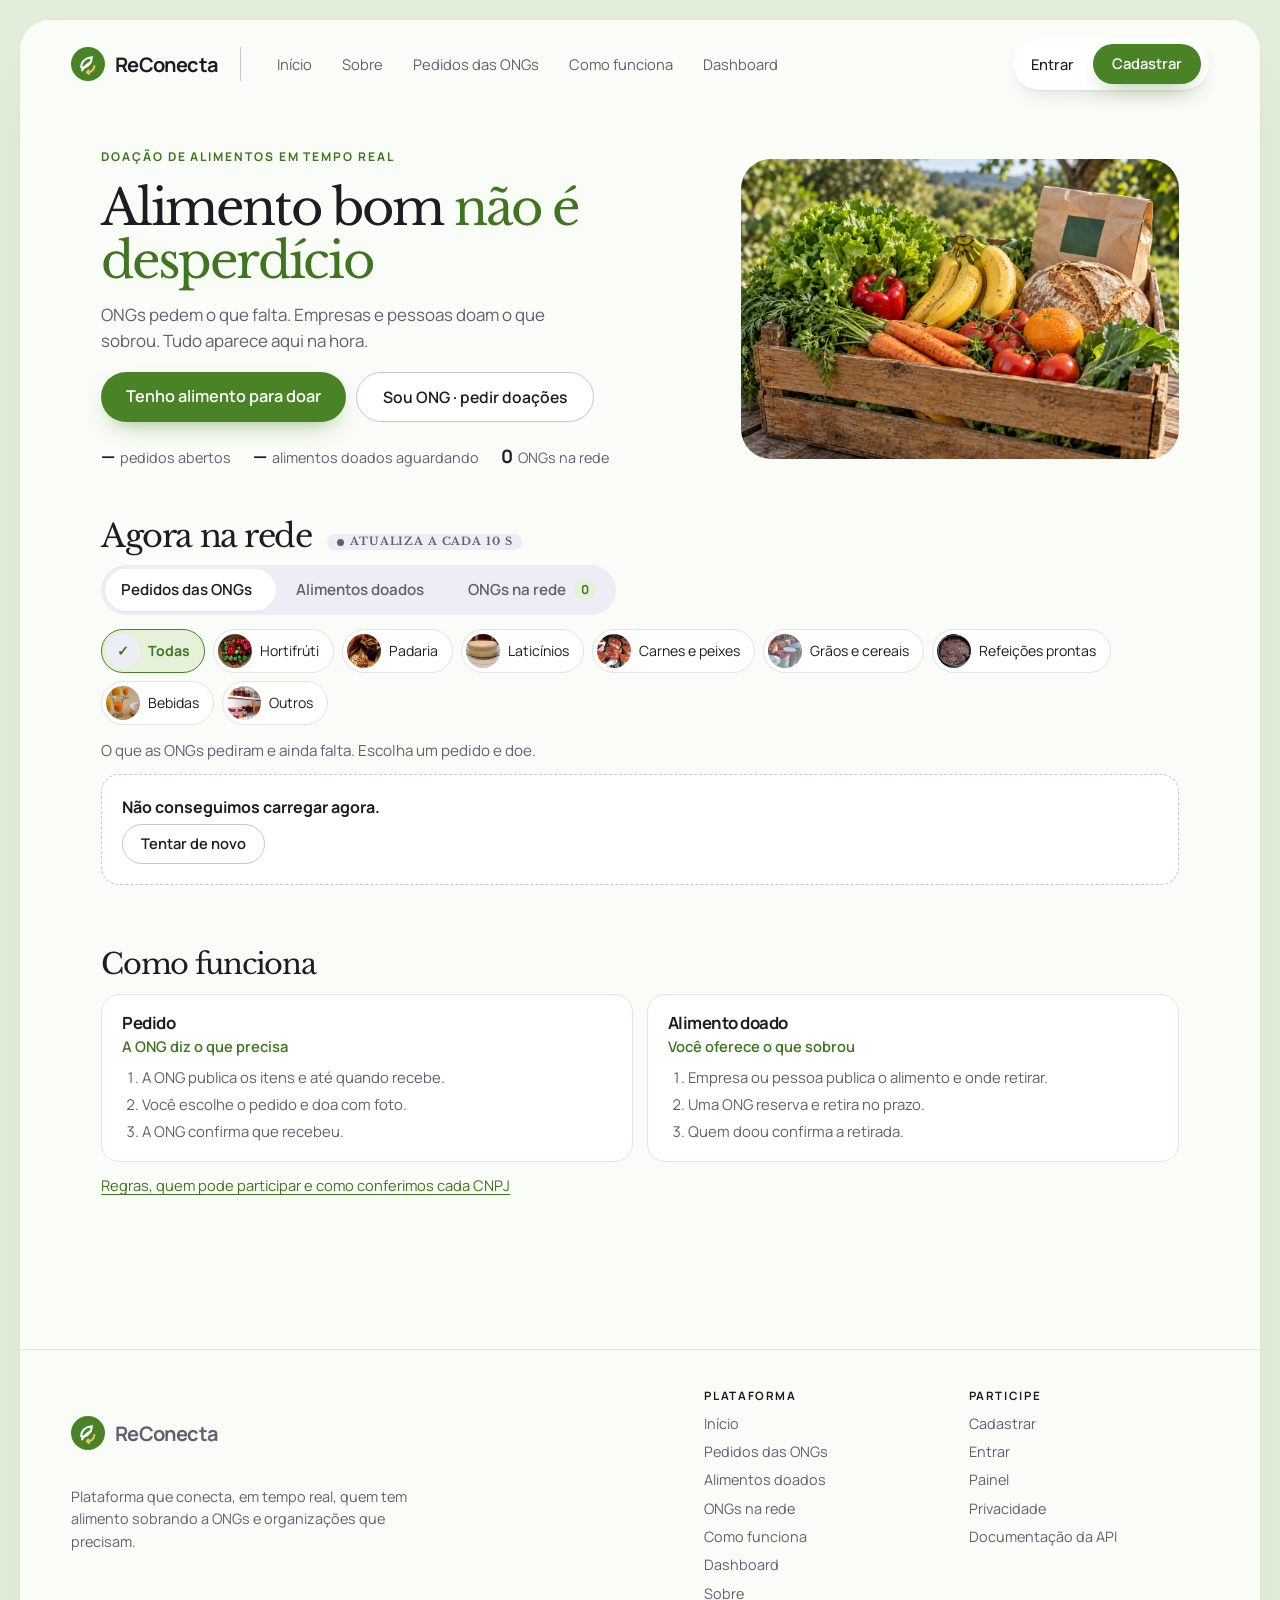
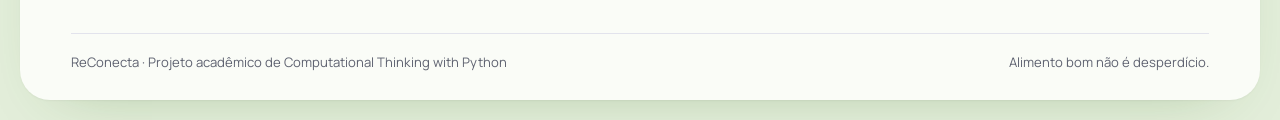
==== commit 9f390dd2: "Integra Groq Free com fallback e avaliacao de pedidos" ====
--- a/static/index.html
+++ b/static/index.html
@@ -125,7 +125,7 @@
         <textarea id="assistente-texto" class="campo__entrada" rows="3" maxlength="600" required
                   aria-describedby="assistente-ajuda assistente-texto-erro"
                   placeholder="Ex.: sobraram 30 pães e 5 kg de tomate, vencem amanhã"></textarea>
-        <p class="campo__ajuda" id="assistente-ajuda">Escreva do seu jeito: o alimento, a quantidade e a validade. Não inclua dados pessoais.</p>
+        <p class="campo__ajuda" id="assistente-ajuda">Informe alimento, quantidade e validade. O texto pode ser processado pelo Groq Free; não inclua dados pessoais.</p>
         <p class="campo__erro" id="assistente-texto-erro" data-erro></p>
       </div>
       <div class="campo" id="assistente-cep-campo" hidden>
--- a/static/css/home.css
+++ b/static/css/home.css
@@ -54,9 +54,18 @@
   background: var(--verde-suave); color: var(--verde-texto); font-size: .78rem; font-weight: 700;
 }
 
+/* filtro: em telas largas quebra em linhas (nada cortado); no celular rola, com a borda
+   direita esmaecida indicando que há mais */
 .filtro {
-  display: flex; gap: 8px; margin-top: 14px; padding-bottom: 4px;
-  overflow-x: auto; scrollbar-width: thin; scroll-snap-type: x proximity;
+  display: flex; flex-wrap: wrap; gap: 8px; margin-top: 14px;
+}
+@media (max-width: 759.98px) {
+  .filtro {
+    flex-wrap: nowrap; overflow-x: auto; padding-bottom: 6px; scroll-snap-type: x proximity; scrollbar-width: thin;
+    -webkit-mask-image: linear-gradient(90deg, #000 85%, transparent);
+            mask-image: linear-gradient(90deg, #000 85%, transparent);
+  }
+  .filtro::after { content: ""; flex: none; width: 40px; }   /* o último chip sai de baixo do esmaecido */
 }
 .filtro[hidden] { display: none; }
 .filtro__chip {
